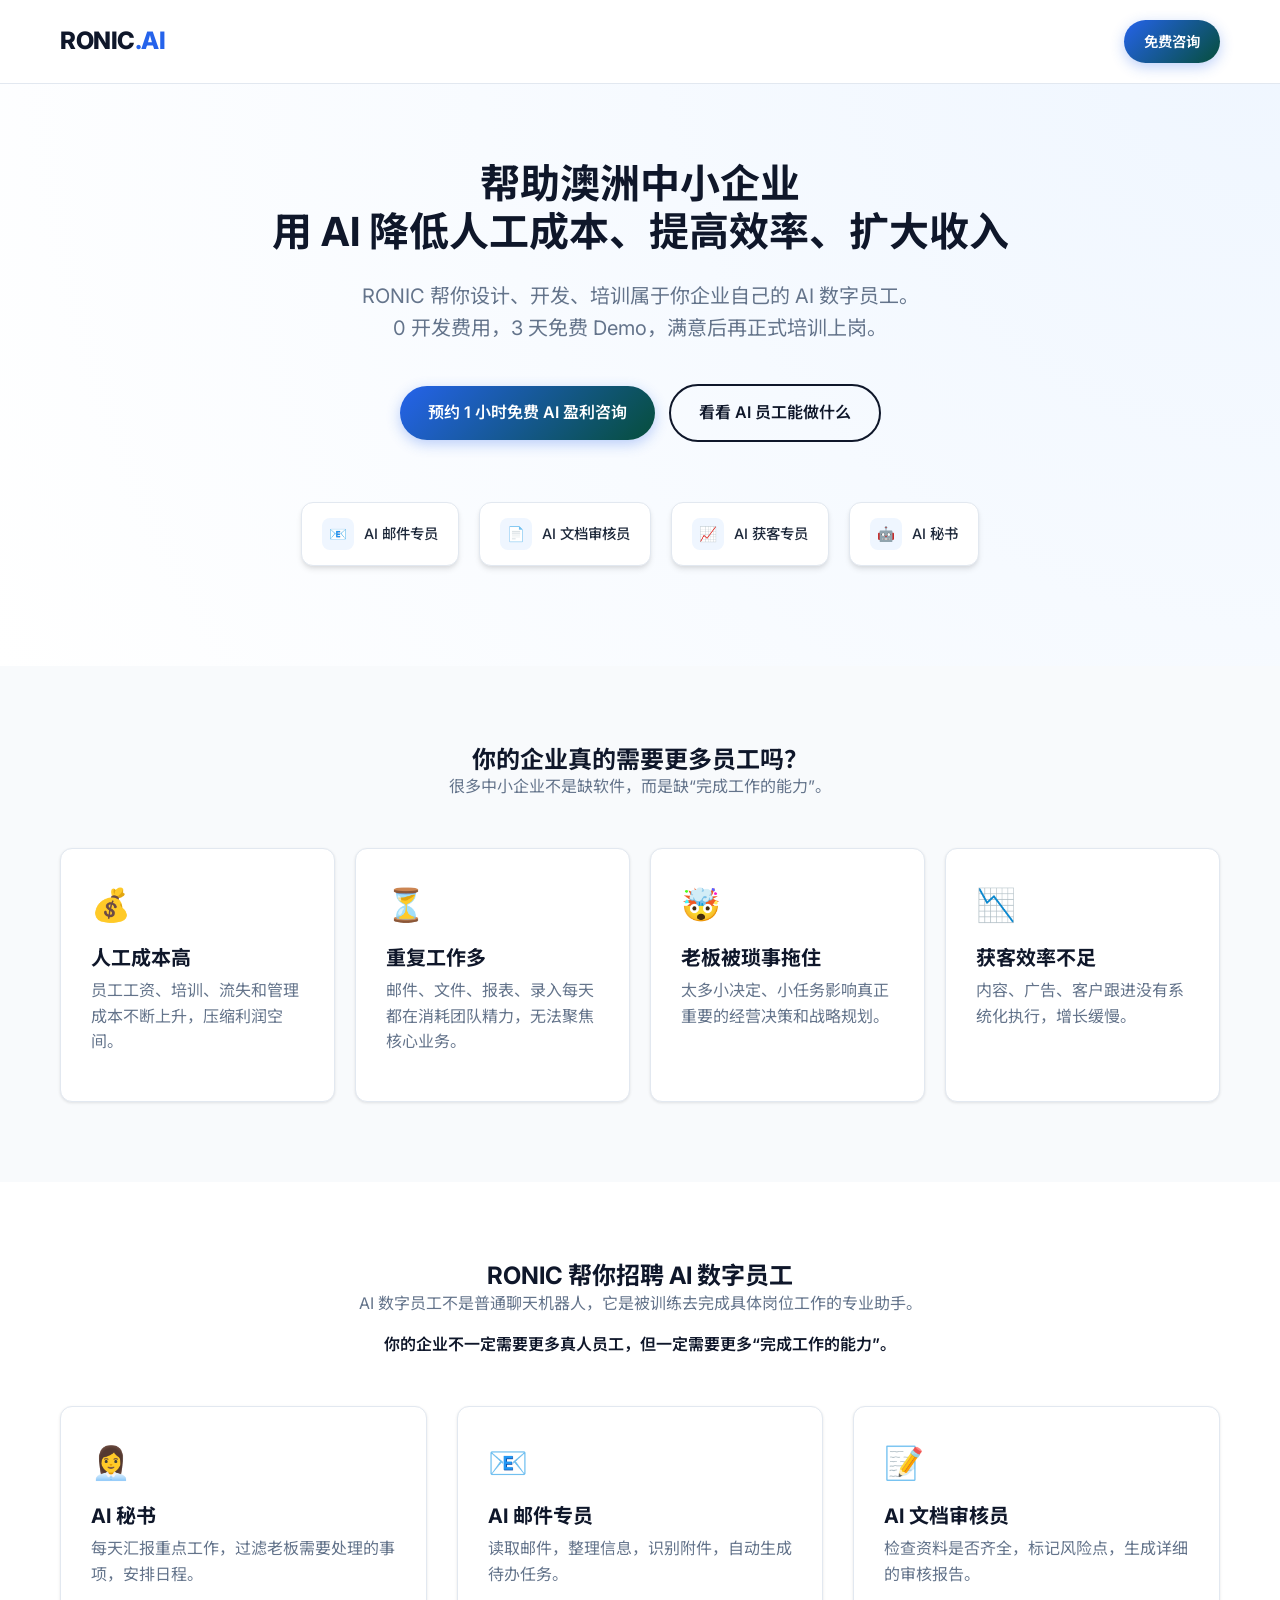
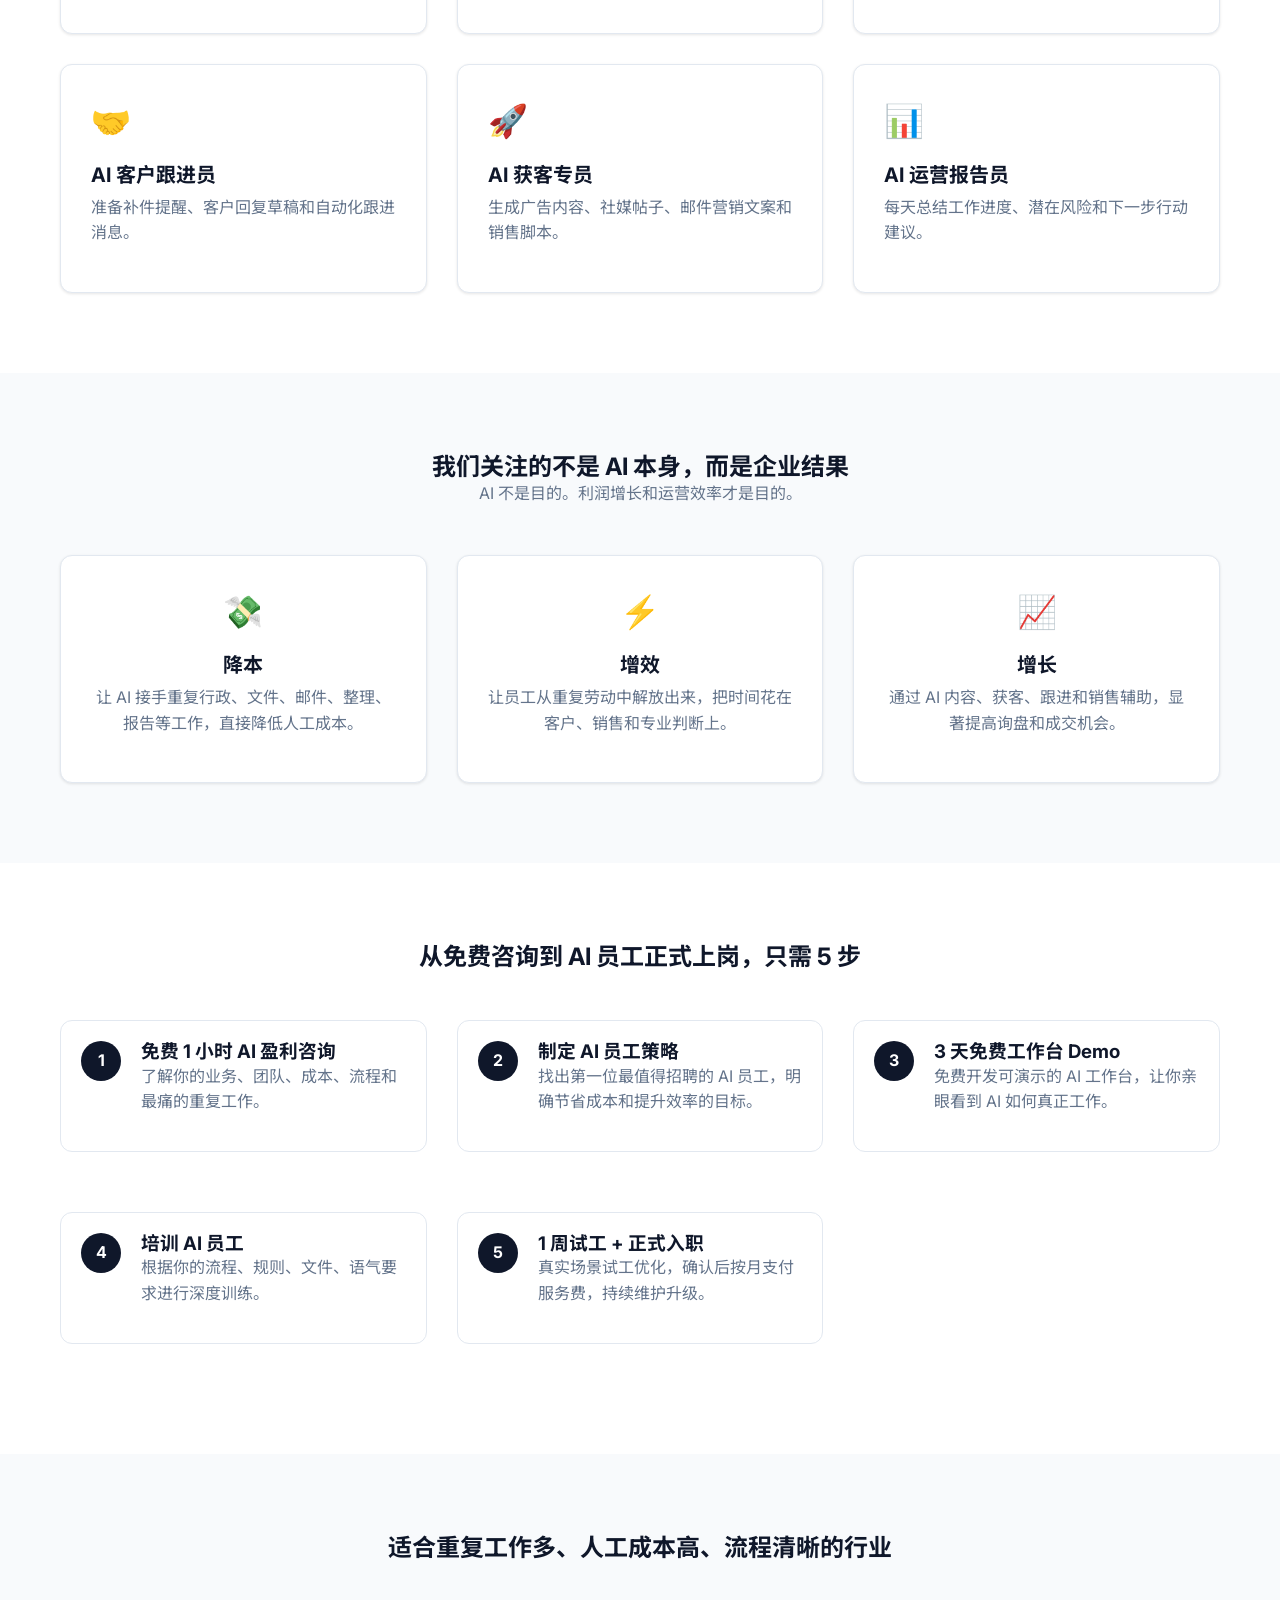
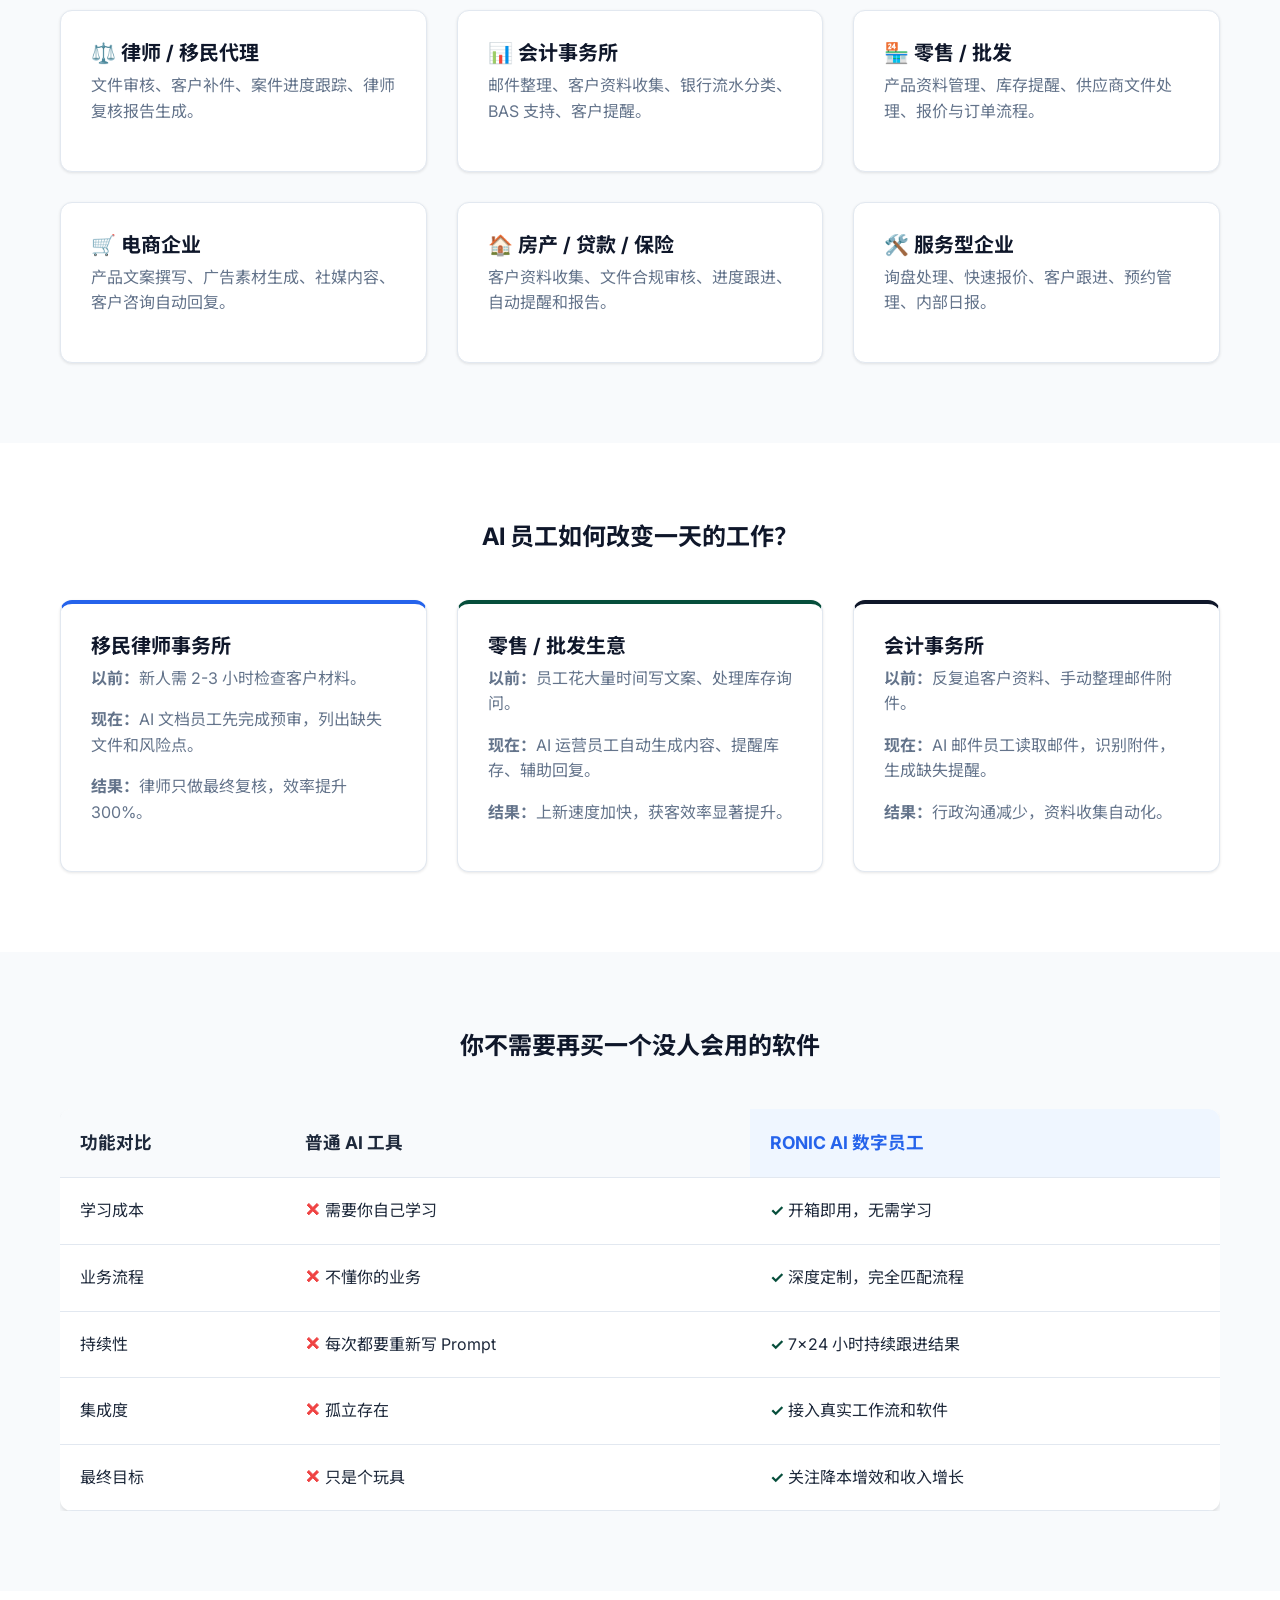
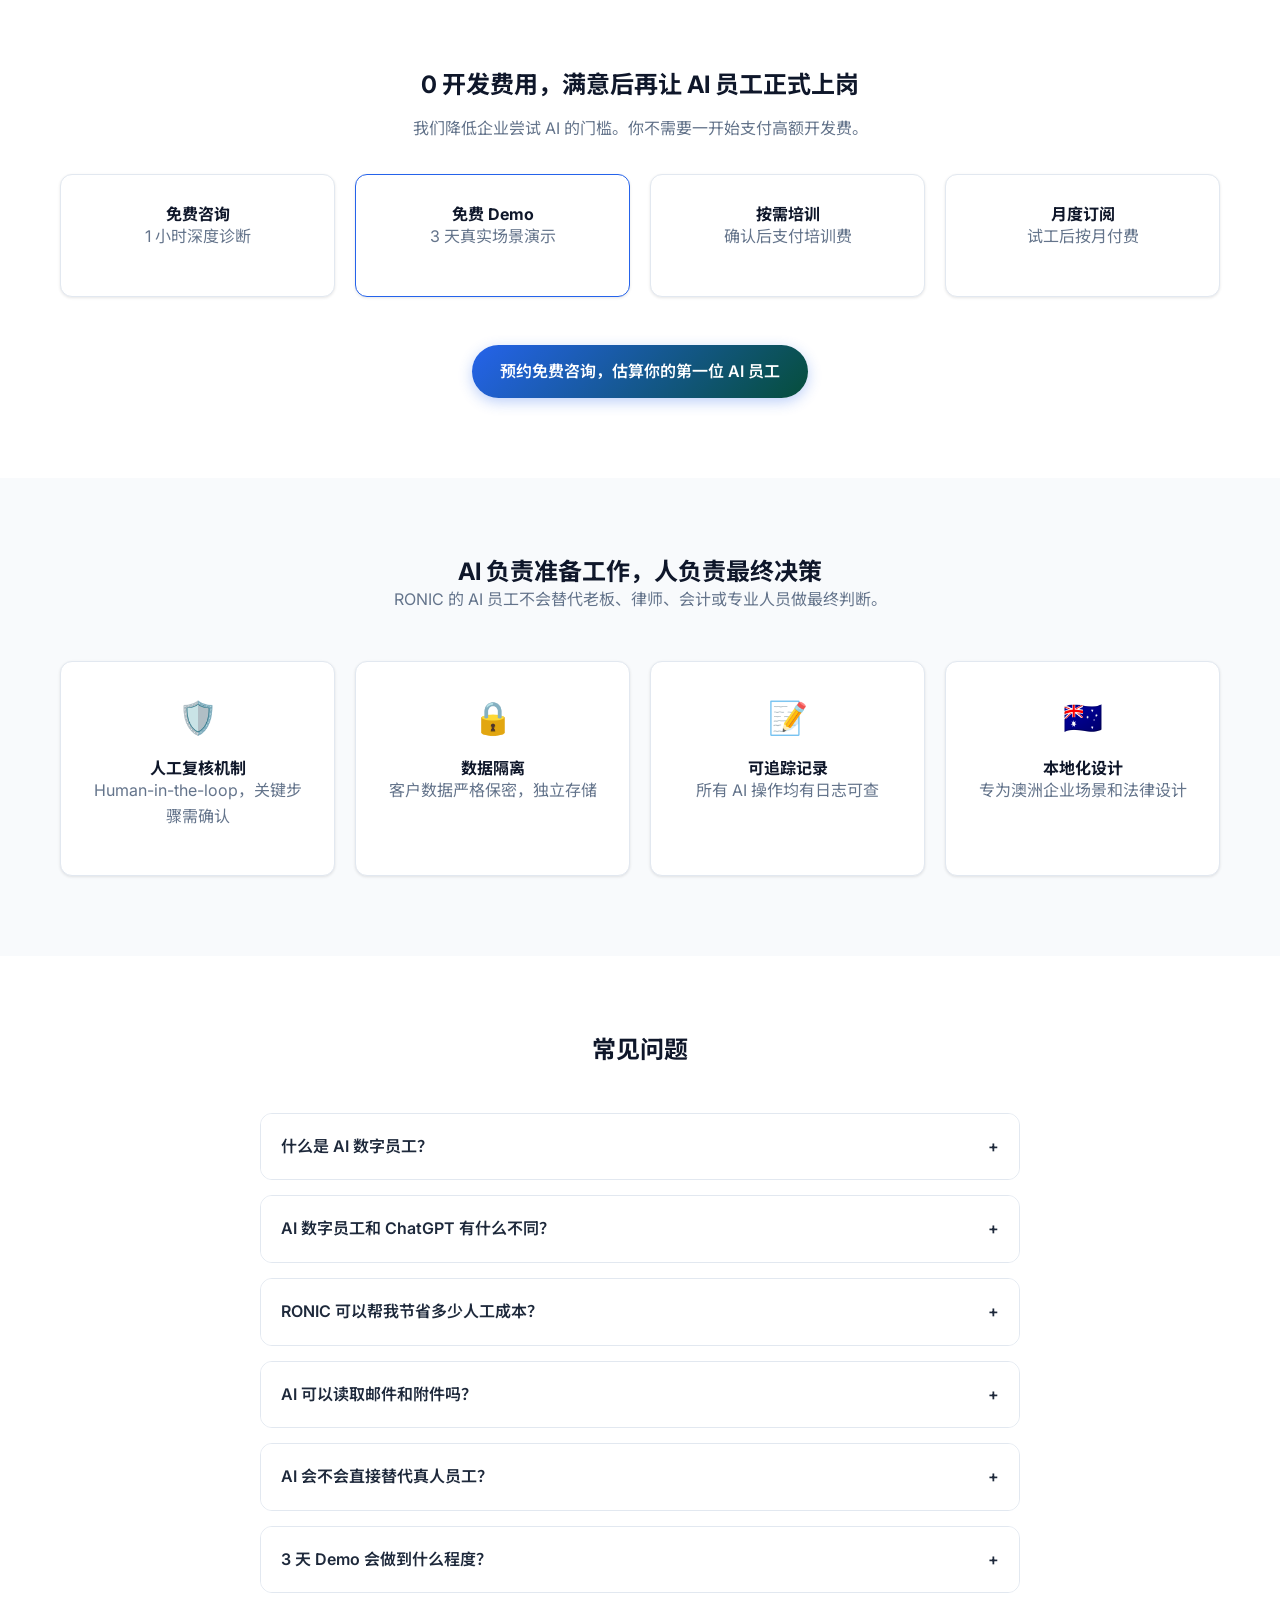
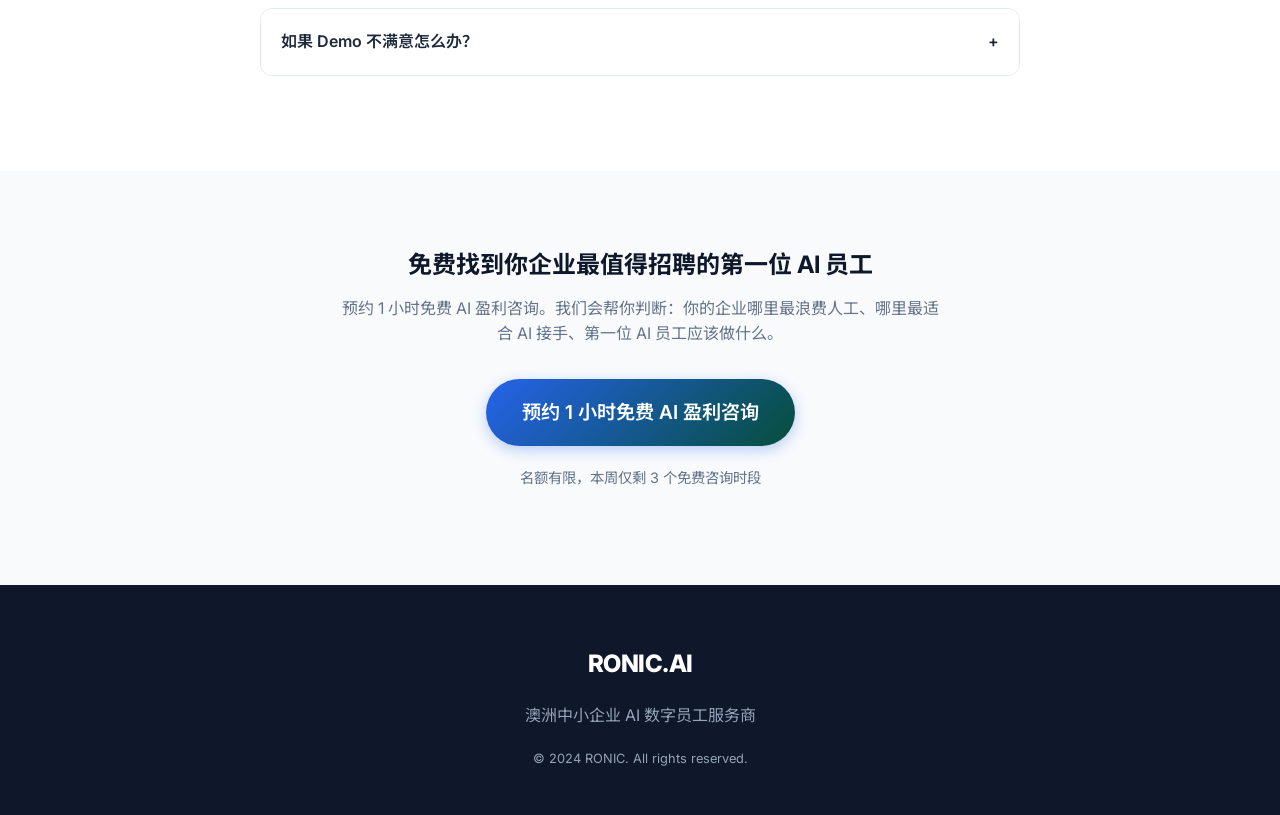
==== ronic/index.html @ 44237171 "Add RONIC landing page" ====
<!DOCTYPE html>
<html lang="zh-CN">
<head>
    <meta charset="UTF-8">
    <meta name="viewport" content="width=device-width, initial-scale=1.0">
    <title>RONIC｜澳洲中小企业 AI 数字员工与 AI 盈利顾问</title>
    <meta name="description" content="RONIC 帮助澳洲中小企业通过 AI 数字员工实现降本增效、降低人工成本、提高工作效率和扩大收入。0 开发费用，3 天免费 Demo，预约 1 小时免费 AI 盈利咨询。">
    <meta name="keywords" content="澳洲中小企业 AI, AI 数字员工，AI 员工，AI 盈利顾问，AI 降本增效，AI 自动化，AI Agent, AI 工作流自动化，AI 邮件处理，AI 文档审核，AI 客户跟进，AI 获客，AI 企业顾问，AI 助理，澳洲 AI 咨询，Melbourne AI consultant, AI for Australian SMEs, AI business automation">
    
    <!-- Google Fonts -->
    <link rel="preconnect" href="https://fonts.googleapis.com">
    <link rel="preconnect" href="https://fonts.gstatic.com" crossorigin>
    <link href="https://fonts.googleapis.com/css2?family=Noto+Sans+SC:wght@300;400;500;700&family=Inter:wght@300;400;600&display=swap" rel="stylesheet">

    <style>
        :root {
            --primary-color: #0f172a; /* 深蓝 */
            --accent-color: #2563eb; /* 电光蓝 */
            --accent-hover: #1d4ed8;
            --secondary-color: #064e3b; /* 墨绿 */
            --bg-light: #f8fafc;
            --bg-white: #ffffff;
            --text-main: #1e293b;
            --text-muted: #64748b;
            --border-color: #e2e8f0;
            --shadow-sm: 0 1px 3px rgba(0,0,0,0.1);
            --shadow-md: 0 4px 6px -1px rgba(0,0,0,0.1), 0 2px 4px -1px rgba(0,0,0,0.06);
            --shadow-lg: 0 10px 15px -3px rgba(0,0,0,0.1), 0 4px 6px -2px rgba(0,0,0,0.05);
            --radius: 12px;
        }

        * {
            margin: 0;
            padding: 0;
            box-sizing: border-box;
        }

        body {
            font-family: 'Inter', 'Noto Sans SC', sans-serif;
            color: var(--text-main);
            line-height: 1.6;
            background-color: var(--bg-white);
            overflow-x: hidden;
        }

        h1, h2, h3, h4 {
            line-height: 1.2;
            font-weight: 700;
            color: var(--primary-color);
        }

        p {
            margin-bottom: 1rem;
            color: var(--text-muted);
        }

        a {
            text-decoration: none;
            transition: all 0.3s ease;
        }

        .container {
            max-width: 1200px;
            margin: 0 auto;
            padding: 0 20px;
        }

        .section {
            padding: 80px 0;
        }

        .section-bg {
            background-color: var(--bg-light);
        }

        .text-center {
            text-align: center;
        }

        .mb-2 { margin-bottom: 0.5rem; }
        .mb-4 { margin-bottom: 1rem; }
        .mb-8 { margin-bottom: 2rem; }
        .mb-12 { margin-bottom: 3rem; }

        /* Buttons */
        .btn {
            display: inline-block;
            padding: 14px 28px;
            border-radius: 50px;
            font-weight: 600;
            font-size: 1rem;
            cursor: pointer;
            text-align: center;
            transition: transform 0.2s, box-shadow 0.2s;
        }

        .btn-primary {
            background: linear-gradient(135deg, var(--accent-color), var(--secondary-color));
            color: white;
            box-shadow: 0 4px 14px rgba(37, 99, 235, 0.3);
        }

        .btn-primary:hover {
            transform: translateY(-2px);
            box-shadow: 0 6px 20px rgba(37, 99, 235, 0.4);
        }

        .btn-outline {
            background: transparent;
            border: 2px solid var(--primary-color);
            color: var(--primary-color);
            margin-left: 10px;
        }

        .btn-outline:hover {
            background: var(--primary-color);
            color: white;
        }

        /* Header */
        header {
            padding: 20px 0;
            position: fixed;
            width: 100%;
            top: 0;
            background: rgba(255, 255, 255, 0.95);
            backdrop-filter: blur(10px);
            z-index: 1000;
            border-bottom: 1px solid var(--border-color);
        }

        .nav-flex {
            display: flex;
            justify-content: space-between;
            align-items: center;
        }

        .logo {
            font-size: 1.5rem;
            font-weight: 800;
            color: var(--primary-color);
            letter-spacing: -0.5px;
        }

        .logo span {
            color: var(--accent-color);
        }

        /* Hero Section */
        .hero {
            padding-top: 160px;
            padding-bottom: 100px;
            background: radial-gradient(circle at top right, #eff6ff, #ffffff);
        }

        .hero-content {
            max-width: 800px;
            margin: 0 auto;
            text-align: center;
        }

        .hero h1 {
            font-size: 2.5rem;
            margin-bottom: 1.5rem;
            color: var(--primary-color);
        }

        .hero p {
            font-size: 1.25rem;
            margin-bottom: 2.5rem;
            max-width: 600px;
            margin-left: auto;
            margin-right: auto;
        }

        .hero-visual {
            margin-top: 60px;
            display: flex;
            justify-content: center;
            gap: 20px;
            flex-wrap: wrap;
        }

        .ai-role-card {
            background: white;
            padding: 15px 20px;
            border-radius: var(--radius);
            box-shadow: var(--shadow-md);
            display: flex;
            align-items: center;
            gap: 10px;
            font-size: 0.9rem;
            font-weight: 500;
            border: 1px solid var(--border-color);
            animation: float 3s ease-in-out infinite;
        }

        .ai-role-card:nth-child(2) { animation-delay: 0.5s; }
        .ai-role-card:nth-child(3) { animation-delay: 1s; }
        .ai-role-card:nth-child(4) { animation-delay: 1.5s; }

        @keyframes float {
            0%, 100% { transform: translateY(0); }
            50% { transform: translateY(-10px); }
        }

        .icon-box {
            width: 32px;
            height: 32px;
            background: #eff6ff;
            border-radius: 8px;
            display: flex;
            align-items: center;
            justify-content: center;
            color: var(--accent-color);
        }

        /* Cards Grid */
        .grid-2 {
            display: grid;
            grid-template-columns: repeat(auto-fit, minmax(300px, 1fr));
            gap: 30px;
        }

        .grid-3 {
            display: grid;
            grid-template-columns: repeat(auto-fit, minmax(300px, 1fr));
            gap: 30px;
        }

        .grid-4 {
            display: grid;
            grid-template-columns: repeat(auto-fit, minmax(250px, 1fr));
            gap: 20px;
        }

        /* Card Styles */
        .card {
            background: white;
            padding: 30px;
            border-radius: var(--radius);
            box-shadow: var(--shadow-sm);
            border: 1px solid var(--border-color);
            transition: transform 0.3s, box-shadow 0.3s;
        }

        .card:hover {
            transform: translateY(-5px);
            box-shadow: var(--shadow-lg);
            border-color: var(--accent-color);
        }

        .card-icon {
            font-size: 2rem;
            margin-bottom: 1rem;
            color: var(--accent-color);
        }

        .card h3 {
            font-size: 1.25rem;
            margin-bottom: 0.5rem;
        }

        /* Process Steps */
        .process-step {
            display: flex;
            gap: 20px;
            margin-bottom: 30px;
            background: white;
            padding: 20px;
            border-radius: var(--radius);
            border: 1px solid var(--border-color);
        }

        .step-number {
            flex-shrink: 0;
            width: 40px;
            height: 40px;
            background: var(--primary-color);
            color: white;
            border-radius: 50%;
            display: flex;
            align-items: center;
            justify-content: center;
            font-weight: 700;
        }

        /* Comparison Table */
        .comparison-table {
            width: 100%;
            border-collapse: collapse;
            background: white;
            border-radius: var(--radius);
            overflow: hidden;
            box-shadow: var(--shadow-md);
        }

        .comparison-table th, .comparison-table td {
            padding: 20px;
            text-align: left;
            border-bottom: 1px solid var(--border-color);
        }

        .comparison-table th {
            background: var(--bg-light);
            font-size: 1.1rem;
        }

        .comparison-table th.col-ronic {
            background: #eff6ff;
            color: var(--accent-color);
        }

        .check { color: var(--secondary-color); font-weight: bold; }
        .cross { color: #ef4444; font-weight: bold; }

        /* FAQ */
        .faq-item {
            background: white;
            border: 1px solid var(--border-color);
            border-radius: var(--radius);
            margin-bottom: 15px;
            overflow: hidden;
        }

        .faq-question {
            padding: 20px;
            cursor: pointer;
            display: flex;
            justify-content: space-between;
            align-items: center;
            font-weight: 600;
            background: #fff;
        }

        .faq-question:hover {
            background: #f8fafc;
        }

        .faq-answer {
            padding: 0 20px;
            max-height: 0;
            overflow: hidden;
            transition: max-height 0.3s ease, padding 0.3s ease;
            background: #fdfdfd;
        }

        .faq-item.active .faq-answer {
            padding: 20px;
            max-height: 200px;
            border-top: 1px solid var(--border-color);
        }

        .faq-icon {
            transition: transform 0.3s;
        }

        .faq-item.active .faq-icon {
            transform: rotate(45deg);
        }

        /* Footer */
        footer {
            background: var(--primary-color);
            color: white;
            padding: 60px 0 30px;
            text-align: center;
        }

        footer p {
            color: #94a3b8;
        }

        footer .logo {
            color: white;
            margin-bottom: 20px;
            display: inline-block;
        }

        /* Responsive */
        @media (max-width: 768px) {
            .hero h1 { font-size: 2rem; }
            .btn { width: 100%; margin: 10px 0 0 0; }
            .btn-outline { margin-left: 0; }
            .comparison-table { font-size: 0.9rem; }
            .comparison-table th, .comparison-table td { padding: 15px 10px; }
            .process-step { flex-direction: column; }
            .step-number { margin-bottom: 10px; }
        }
    </style>
</head>
<body>

    <!-- Header -->
    <header>
        <div class="container nav-flex">
            <div class="logo">RONIC<span>.AI</span></div>
            <a href="#contact" class="btn btn-primary" style="padding: 10px 20px; font-size: 0.9rem;">免费咨询</a>
        </div>
    </header>

    <!-- Hero Section -->
    <section class="hero">
        <div class="container hero-content">
            <h1>帮助澳洲中小企业<br>用 AI 降低人工成本、提高效率、扩大收入</h1>
            <p>RONIC 帮你设计、开发、培训属于你企业自己的 AI 数字员工。<br>0 开发费用，3 天免费 Demo，满意后再正式培训上岗。</p>
            
            <div class="cta-group">
                <a href="#contact" class="btn btn-primary">预约 1 小时免费 AI 盈利咨询</a>
                <a href="#solution" class="btn btn-outline">看看 AI 员工能做什么</a>
            </div>

            <div class="hero-visual">
                <div class="ai-role-card">
                    <div class="icon-box">📧</div>
                    <span>AI 邮件专员</span>
                </div>
                <div class="ai-role-card">
                    <div class="icon-box">📄</div>
                    <span>AI 文档审核员</span>
                </div>
                <div class="ai-role-card">
                    <div class="icon-box">📈</div>
                    <span>AI 获客专员</span>
                </div>
                <div class="ai-role-card">
                    <div class="icon-box">🤖</div>
                    <span>AI 秘书</span>
                </div>
            </div>
        </div>
    </section>

    <!-- Pain Points -->
    <section class="section section-bg">
        <div class="container">
            <div class="text-center mb-12">
                <h2>你的企业真的需要更多员工吗？</h2>
                <p class="mb-4">很多中小企业不是缺软件，而是缺“完成工作的能力”。</p>
            </div>
            
            <div class="grid-4">
                <div class="card">
                    <div class="card-icon">💰</div>
                    <h3>人工成本高</h3>
                    <p>员工工资、培训、流失和管理成本不断上升，压缩利润空间。</p>
                </div>
                <div class="card">
                    <div class="card-icon">⏳</div>
                    <h3>重复工作多</h3>
                    <p>邮件、文件、报表、录入每天都在消耗团队精力，无法聚焦核心业务。</p>
                </div>
                <div class="card">
                    <div class="card-icon">🤯</div>
                    <h3>老板被琐事拖住</h3>
                    <p>太多小决定、小任务影响真正重要的经营决策和战略规划。</p>
                </div>
                <div class="card">
                    <div class="card-icon">📉</div>
                    <h3>获客效率不足</h3>
                    <p>内容、广告、客户跟进没有系统化执行，增长缓慢。</p>
                </div>
            </div>
        </div>
    </section>

    <!-- Solution -->
    <section id="solution" class="section">
        <div class="container">
            <div class="text-center mb-12">
                <h2>RONIC 帮你招聘 AI 数字员工</h2>
                <p class="mb-4">AI 数字员工不是普通聊天机器人，它是被训练去完成具体岗位工作的专业助手。</p>
                <p style="font-weight: 600; color: var(--primary-color);">你的企业不一定需要更多真人员工，但一定需要更多“完成工作的能力”。</p>
            </div>

            <div class="grid-3">
                <div class="card">
                    <div class="card-icon">👩‍💼</div>
                    <h3>AI 秘书</h3>
                    <p>每天汇报重点工作，过滤老板需要处理的事项，安排日程。</p>
                </div>
                <div class="card">
                    <div class="card-icon">📧</div>
                    <h3>AI 邮件专员</h3>
                    <p>读取邮件，整理信息，识别附件，自动生成待办任务。</p>
                </div>
                <div class="card">
                    <div class="card-icon">📝</div>
                    <h3>AI 文档审核员</h3>
                    <p>检查资料是否齐全，标记风险点，生成详细的审核报告。</p>
                </div>
                <div class="card">
                    <div class="card-icon">🤝</div>
                    <h3>AI 客户跟进员</h3>
                    <p>准备补件提醒、客户回复草稿和自动化跟进消息。</p>
                </div>
                <div class="card">
                    <div class="card-icon">🚀</div>
                    <h3>AI 获客专员</h3>
                    <p>生成广告内容、社媒帖子、邮件营销文案和销售脚本。</p>
                </div>
                <div class="card">
                    <div class="card-icon">📊</div>
                    <h3>AI 运营报告员</h3>
                    <p>每天总结工作进度、潜在风险和下一步行动建议。</p>
                </div>
            </div>
        </div>
    </section>

    <!-- Value Proposition -->
    <section class="section section-bg">
        <div class="container">
            <div class="text-center mb-12">
                <h2>我们关注的不是 AI 本身，而是企业结果</h2>
                <p>AI 不是目的。利润增长和运营效率才是目的。</p>
            </div>

            <div class="grid-3">
                <div class="card text-center">
                    <div class="card-icon">💸</div>
                    <h3>降本</h3>
                    <p>让 AI 接手重复行政、文件、邮件、整理、报告等工作，直接降低人工成本。</p>
                </div>
                <div class="card text-center">
                    <div class="card-icon">⚡</div>
                    <h3>增效</h3>
                    <p>让员工从重复劳动中解放出来，把时间花在客户、销售和专业判断上。</p>
                </div>
                <div class="card text-center">
                    <div class="card-icon">📈</div>
                    <h3>增长</h3>
                    <p>通过 AI 内容、获客、跟进和销售辅助，显著提高询盘和成交机会。</p>
                </div>
            </div>
        </div>
    </section>

    <!-- Process -->
    <section class="section">
        <div class="container">
            <div class="text-center mb-12">
                <h2>从免费咨询到 AI 员工正式上岗，只需 5 步</h2>
            </div>

            <div class="grid-2">
                <div class="process-step">
                    <div class="step-number">1</div>
                    <div>
                        <h3>免费 1 小时 AI 盈利咨询</h3>
                        <p>了解你的业务、团队、成本、流程和最痛的重复工作。</p>
                    </div>
                </div>
                <div class="process-step">
                    <div class="step-number">2</div>
                    <div>
                        <h3>制定 AI 员工策略</h3>
                        <p>找出第一位最值得招聘的 AI 员工，明确节省成本和提升效率的目标。</p>
                    </div>
                </div>
                <div class="process-step">
                    <div class="step-number">3</div>
                    <div>
                        <h3>3 天免费工作台 Demo</h3>
                        <p>免费开发可演示的 AI 工作台，让你亲眼看到 AI 如何真正工作。</p>
                    </div>
                </div>
                <div class="process-step">
                    <div class="step-number">4</div>
                    <div>
                        <h3>培训 AI 员工</h3>
                        <p>根据你的流程、规则、文件、语气要求进行深度训练。</p>
                    </div>
                </div>
                <div class="process-step">
                    <div class="step-number">5</div>
                    <div>
                        <h3>1 周试工 + 正式入职</h3>
                        <p>真实场景试工优化，确认后按月支付服务费，持续维护升级。</p>
                    </div>
                </div>
            </div>
        </div>
    </section>

    <!-- Industries -->
    <section class="section section-bg">
        <div class="container">
            <div class="text-center mb-12">
                <h2>适合重复工作多、人工成本高、流程清晰的行业</h2>
            </div>
            <div class="grid-3">
                <div class="card">
                    <h3>⚖️ 律师 / 移民代理</h3>
                    <p>文件审核、客户补件、案件进度跟踪、律师复核报告生成。</p>
                </div>
                <div class="card">
                    <h3>📊 会计事务所</h3>
                    <p>邮件整理、客户资料收集、银行流水分类、BAS 支持、客户提醒。</p>
                </div>
                <div class="card">
                    <h3>🏪 零售 / 批发</h3>
                    <p>产品资料管理、库存提醒、供应商文件处理、报价与订单流程。</p>
                </div>
                <div class="card">
                    <h3>🛒 电商企业</h3>
                    <p>产品文案撰写、广告素材生成、社媒内容、客户咨询自动回复。</p>
                </div>
                <div class="card">
                    <h3>🏠 房产 / 贷款 / 保险</h3>
                    <p>客户资料收集、文件合规审核、进度跟进、自动提醒和报告。</p>
                </div>
                <div class="card">
                    <h3>🛠️ 服务型企业</h3>
                    <p>询盘处理、快速报价、客户跟进、预约管理、内部日报。</p>
                </div>
            </div>
        </div>
    </section>

    <!-- Cases -->
    <section class="section">
        <div class="container">
            <div class="text-center mb-12">
                <h2>AI 员工如何改变一天的工作？</h2>
            </div>
            <div class="grid-3">
                <div class="card" style="border-top: 4px solid var(--accent-color);">
                    <h3>移民律师事务所</h3>
                    <p><strong>以前：</strong>新人需 2-3 小时检查客户材料。</p>
                    <p><strong>现在：</strong>AI 文档员工先完成预审，列出缺失文件和风险点。</p>
                    <p><strong>结果：</strong>律师只做最终复核，效率提升 300%。</p>
                </div>
                <div class="card" style="border-top: 4px solid var(--secondary-color);">
                    <h3>零售 / 批发生意</h3>
                    <p><strong>以前：</strong>员工花大量时间写文案、处理库存询问。</p>
                    <p><strong>现在：</strong>AI 运营员工自动生成内容、提醒库存、辅助回复。</p>
                    <p><strong>结果：</strong>上新速度加快，获客效率显著提升。</p>
                </div>
                <div class="card" style="border-top: 4px solid var(--primary-color);">
                    <h3>会计事务所</h3>
                    <p><strong>以前：</strong>反复追客户资料、手动整理邮件附件。</p>
                    <p><strong>现在：</strong>AI 邮件员工读取邮件，识别附件，生成缺失提醒。</p>
                    <p><strong>结果：</strong>行政沟通减少，资料收集自动化。</p>
                </div>
            </div>
        </div>
    </section>

    <!-- Comparison -->
    <section class="section section-bg">
        <div class="container">
            <div class="text-center mb-12">
                <h2>你不需要再买一个没人会用的软件</h2>
            </div>
            <div style="overflow-x: auto;">
                <table class="comparison-table">
                    <thead>
                        <tr>
                            <th>功能对比</th>
                            <th>普通 AI 工具</th>
                            <th class="col-ronic">RONIC AI 数字员工</th>
                        </tr>
                    </thead>
                    <tbody>
                        <tr>
                            <td>学习成本</td>
                            <td><span class="cross">✕</span> 需要你自己学习</td>
                            <td><span class="check">✓</span> 开箱即用，无需学习</td>
                        </tr>
                        <tr>
                            <td>业务流程</td>
                            <td><span class="cross">✕</span> 不懂你的业务</td>
                            <td><span class="check">✓</span> 深度定制，完全匹配流程</td>
                        </tr>
                        <tr>
                            <td>持续性</td>
                            <td><span class="cross">✕</span> 每次都要重新写 Prompt</td>
                            <td><span class="check">✓</span> 7x24 小时持续跟进结果</td>
                        </tr>
                        <tr>
                            <td>集成度</td>
                            <td><span class="cross">✕</span> 孤立存在</td>
                            <td><span class="check">✓</span> 接入真实工作流和软件</td>
                        </tr>
                        <tr>
                            <td>最终目标</td>
                            <td><span class="cross">✕</span> 只是个玩具</td>
                            <td><span class="check">✓</span> 关注降本增效和收入增长</td>
                        </tr>
                    </tbody>
                </table>
            </div>
        </div>
    </section>

    <!-- Pricing -->
    <section class="section">
        <div class="container text-center">
            <h2 class="mb-4">0 开发费用，满意后再让 AI 员工正式上岗</h2>
            <p class="mb-8" style="max-width: 600px; margin-left: auto; margin-right: auto;">我们降低企业尝试 AI 的门槛。你不需要一开始支付高额开发费。</p>
            
            <div class="grid-4 mb-12" style="justify-content: center; display: flex; gap: 20px; flex-wrap: wrap;">
                <div class="card" style="flex: 1; min-width: 200px;">
                    <h4>免费咨询</h4>
                    <p>1 小时深度诊断</p>
                </div>
                <div class="card" style="flex: 1; min-width: 200px; border-color: var(--accent-color);">
                    <h4>免费 Demo</h4>
                    <p>3 天真实场景演示</p>
                </div>
                <div class="card" style="flex: 1; min-width: 200px;">
                    <h4>按需培训</h4>
                    <p>确认后支付培训费</p>
                </div>
                <div class="card" style="flex: 1; min-width: 200px;">
                    <h4>月度订阅</h4>
                    <p>试工后按月付费</p>
                </div>
            </div>

            <a href="#contact" class="btn btn-primary">预约免费咨询，估算你的第一位 AI 员工</a>
        </div>
    </section>

    <!-- Security -->
    <section class="section section-bg">
        <div class="container">
            <div class="text-center mb-12">
                <h2>AI 负责准备工作，人负责最终决策</h2>
                <p>RONIC 的 AI 员工不会替代老板、律师、会计或专业人员做最终判断。</p>
            </div>
            <div class="grid-4">
                <div class="card text-center">
                    <div class="card-icon">🛡️</div>
                    <h4>人工复核机制</h4>
                    <p>Human-in-the-loop，关键步骤需确认</p>
                </div>
                <div class="card text-center">
                    <div class="card-icon">🔒</div>
                    <h4>数据隔离</h4>
                    <p>客户数据严格保密，独立存储</p>
                </div>
                <div class="card text-center">
                    <div class="card-icon">📝</div>
                    <h4>可追踪记录</h4>
                    <p>所有 AI 操作均有日志可查</p>
                </div>
                <div class="card text-center">
                    <div class="card-icon">🇦🇺</div>
                    <h4>本地化设计</h4>
                    <p>专为澳洲企业场景和法律设计</p>
                </div>
            </div>
        </div>
    </section>

    <!-- FAQ -->
    <section class="section">
        <div class="container" style="max-width: 800px;">
            <div class="text-center mb-12">
                <h2>常见问题</h2>
            </div>
            
            <div class="faq-item">
                <div class="faq-question">什么是 AI 数字员工？ <span class="faq-icon">+</span></div>
                <div class="faq-answer">AI 数字员工不是简单的聊天机器人，而是经过专门训练，能够理解你的业务流程，独立完成特定岗位工作（如邮件处理、文档审核、客户跟进）的智能助手。</div>
            </div>
            <div class="faq-item">
                <div class="faq-question">AI 数字员工和 ChatGPT 有什么不同？ <span class="faq-icon">+</span></div>
                <div class="faq-answer">ChatGPT 是通用工具，需要你每次输入指令；RONIC 的 AI 数字员工是定制化的，它已经学会了你的公司流程、术语和规则，能主动工作并集成到你的软件中。</div>
            </div>
            <div class="faq-item">
                <div class="faq-question">RONIC 可以帮我节省多少人工成本？ <span class="faq-icon">+</span></div>
                <div class="faq-answer">根据行业不同，通常可以替代 0.5 到 2 个全职初级员工的工作量，具体取决于流程的标准化程度。我们在免费咨询中会为你做详细测算。</div>
            </div>
            <div class="faq-item">
                <div class="faq-question">AI 可以读取邮件和附件吗？ <span class="faq-icon">+</span></div>
                <div class="faq-answer">可以。我们的 AI 员工可以安全地连接你的邮箱，读取邮件内容，识别 PDF/Word/Excel 等附件，并提取关键信息生成报告或任务。</div>
            </div>
            <div class="faq-item">
                <div class="faq-question">AI 会不会直接替代真人员工？ <span class="faq-icon">+</span></div>
                <div class="faq-answer">我们的目标是替代“重复性工作”，而不是“人”。AI 处理繁琐事务，让你的真人员工专注于高价值的客户服务、战略决策和创意工作，从而提升整体团队价值。</div>
            </div>
            <div class="faq-item">
                <div class="faq-question">3 天 Demo 会做到什么程度？ <span class="faq-icon">+</span></div>
                <div class="faq-answer">我们会针对你最痛的一个场景（如自动回复询盘或审核合同），搭建一个可运行的原型。你可以亲自测试它的输入输出，看它是否真正理解你的需求。</div>
            </div>
             <div class="faq-item">
                <div class="faq-question">如果 Demo 不满意怎么办？ <span class="faq-icon">+</span></div>
                <div class="faq-answer">完全免费，没有任何义务。Demo 的目的就是让你零风险验证效果。如果不满意，我们可以调整方向或者终止合作，你不需要支付任何费用。</div>
            </div>
        </div>
    </section>

    <!-- Final CTA -->
    <section id="contact" class="section section-bg text-center">
        <div class="container">
            <h2 class="mb-4">免费找到你企业最值得招聘的第一位 AI 员工</h2>
            <p class="mb-8" style="max-width: 600px; margin-left: auto; margin-right: auto;">预约 1 小时免费 AI 盈利咨询。我们会帮你判断：你的企业哪里最浪费人工、哪里最适合 AI 接手、第一位 AI 员工应该做什么。</p>
            <a href="#contact" class="btn btn-primary" style="font-size: 1.2rem; padding: 18px 36px;">预约 1 小时免费 AI 盈利咨询</a>
            <p style="margin-top: 20px; font-size: 0.9rem;">名额有限，本周仅剩 3 个免费咨询时段</p>
        </div>
    </section>

    <!-- Footer -->
    <footer>
        <div class="container">
            <div class="logo">RONIC.AI</div>
            <p>澳洲中小企业 AI 数字员工服务商</p>
            <p style="margin-top: 20px; font-size: 0.8rem;">&copy; 2024 RONIC. All rights reserved.</p>
        </div>
    </footer>

    <script>
        // FAQ Toggle
        document.querySelectorAll('.faq-question').forEach(question => {
            question.addEventListener('click', () => {
                const item = question.parentElement;
                const isActive = item.classList.contains('active');
                
                // Close all others
                document.querySelectorAll('.faq-item').forEach(i => i.classList.remove('active'));
                
                // Toggle current
                if (!isActive) {
                    item.classList.add('active');
                }
            });
        });

        // Smooth Scroll
        document.querySelectorAll('a[href^="#"]').forEach(anchor => {
            anchor.addEventListener('click', function (e) {
                e.preventDefault();
                document.querySelector(this.getAttribute('href')).scrollIntoView({
                    behavior: 'smooth'
                });
            });
        });
    </script>
</body>
</html>
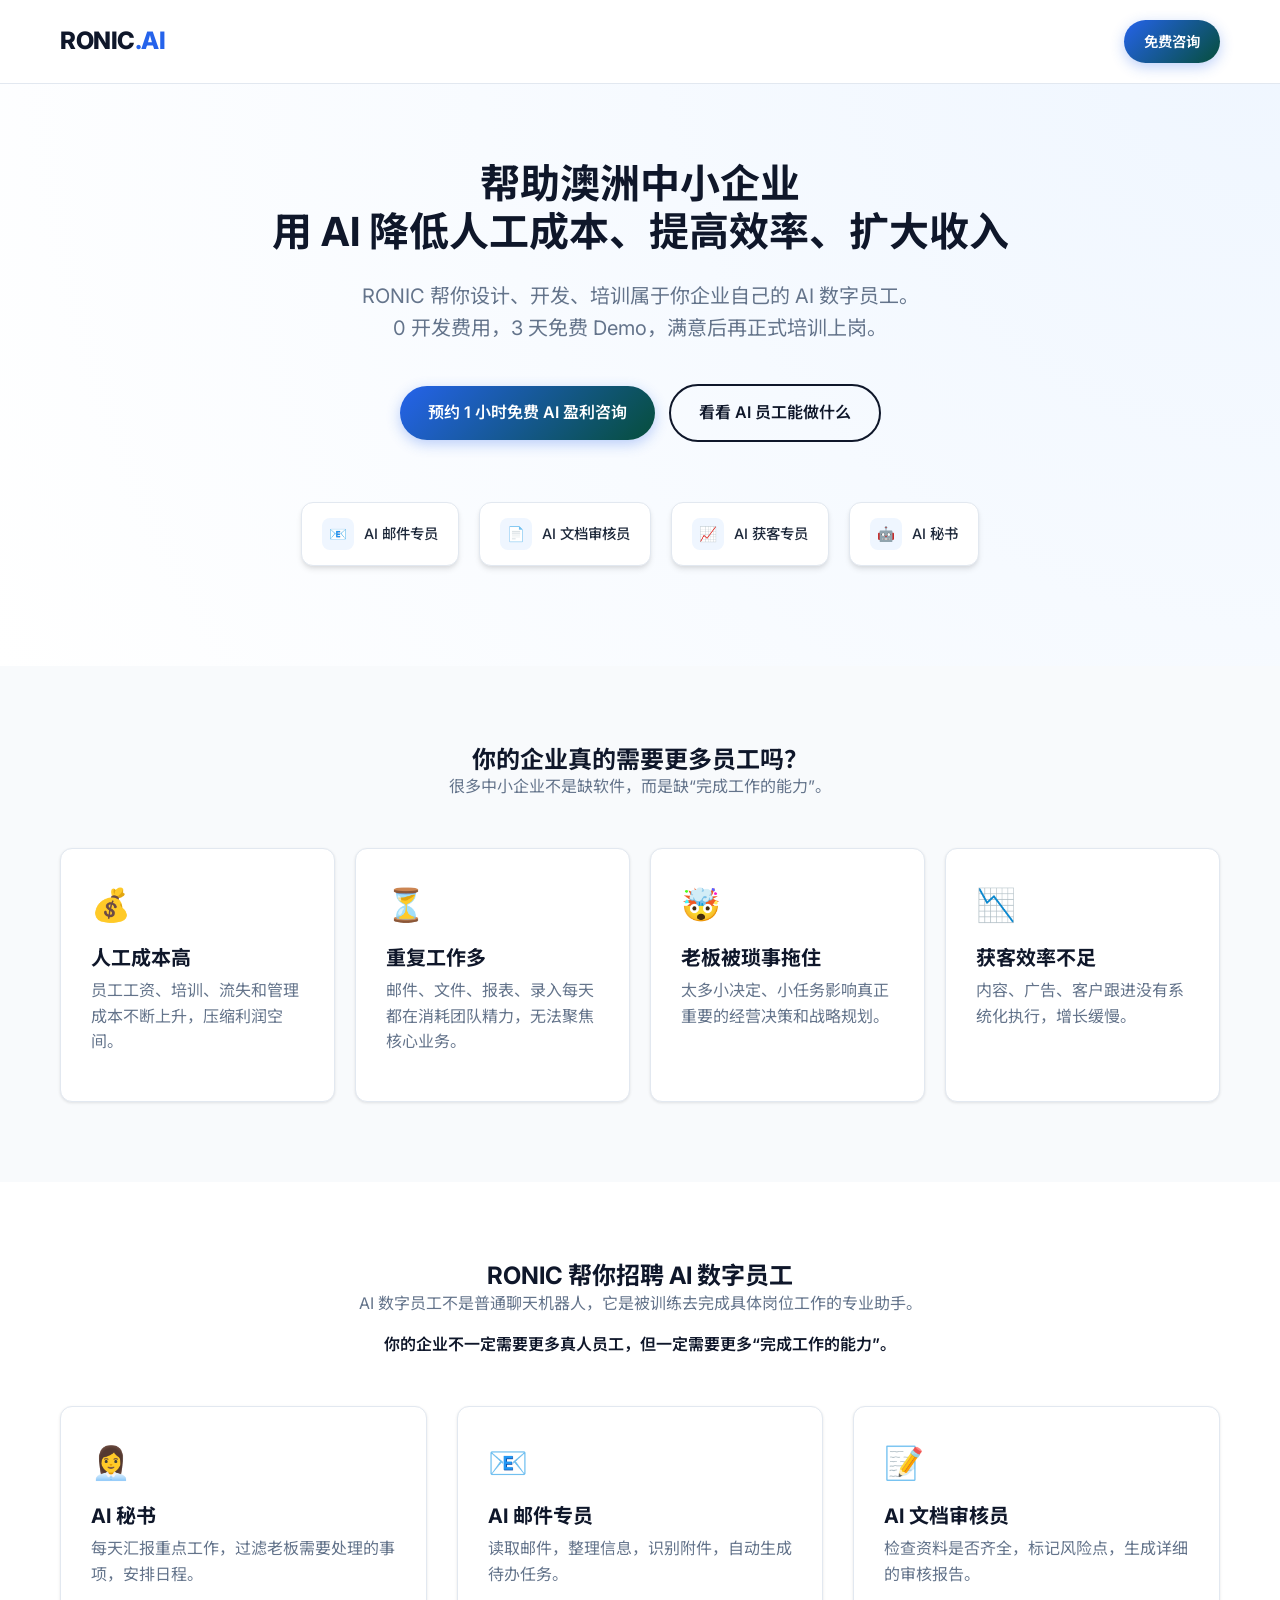
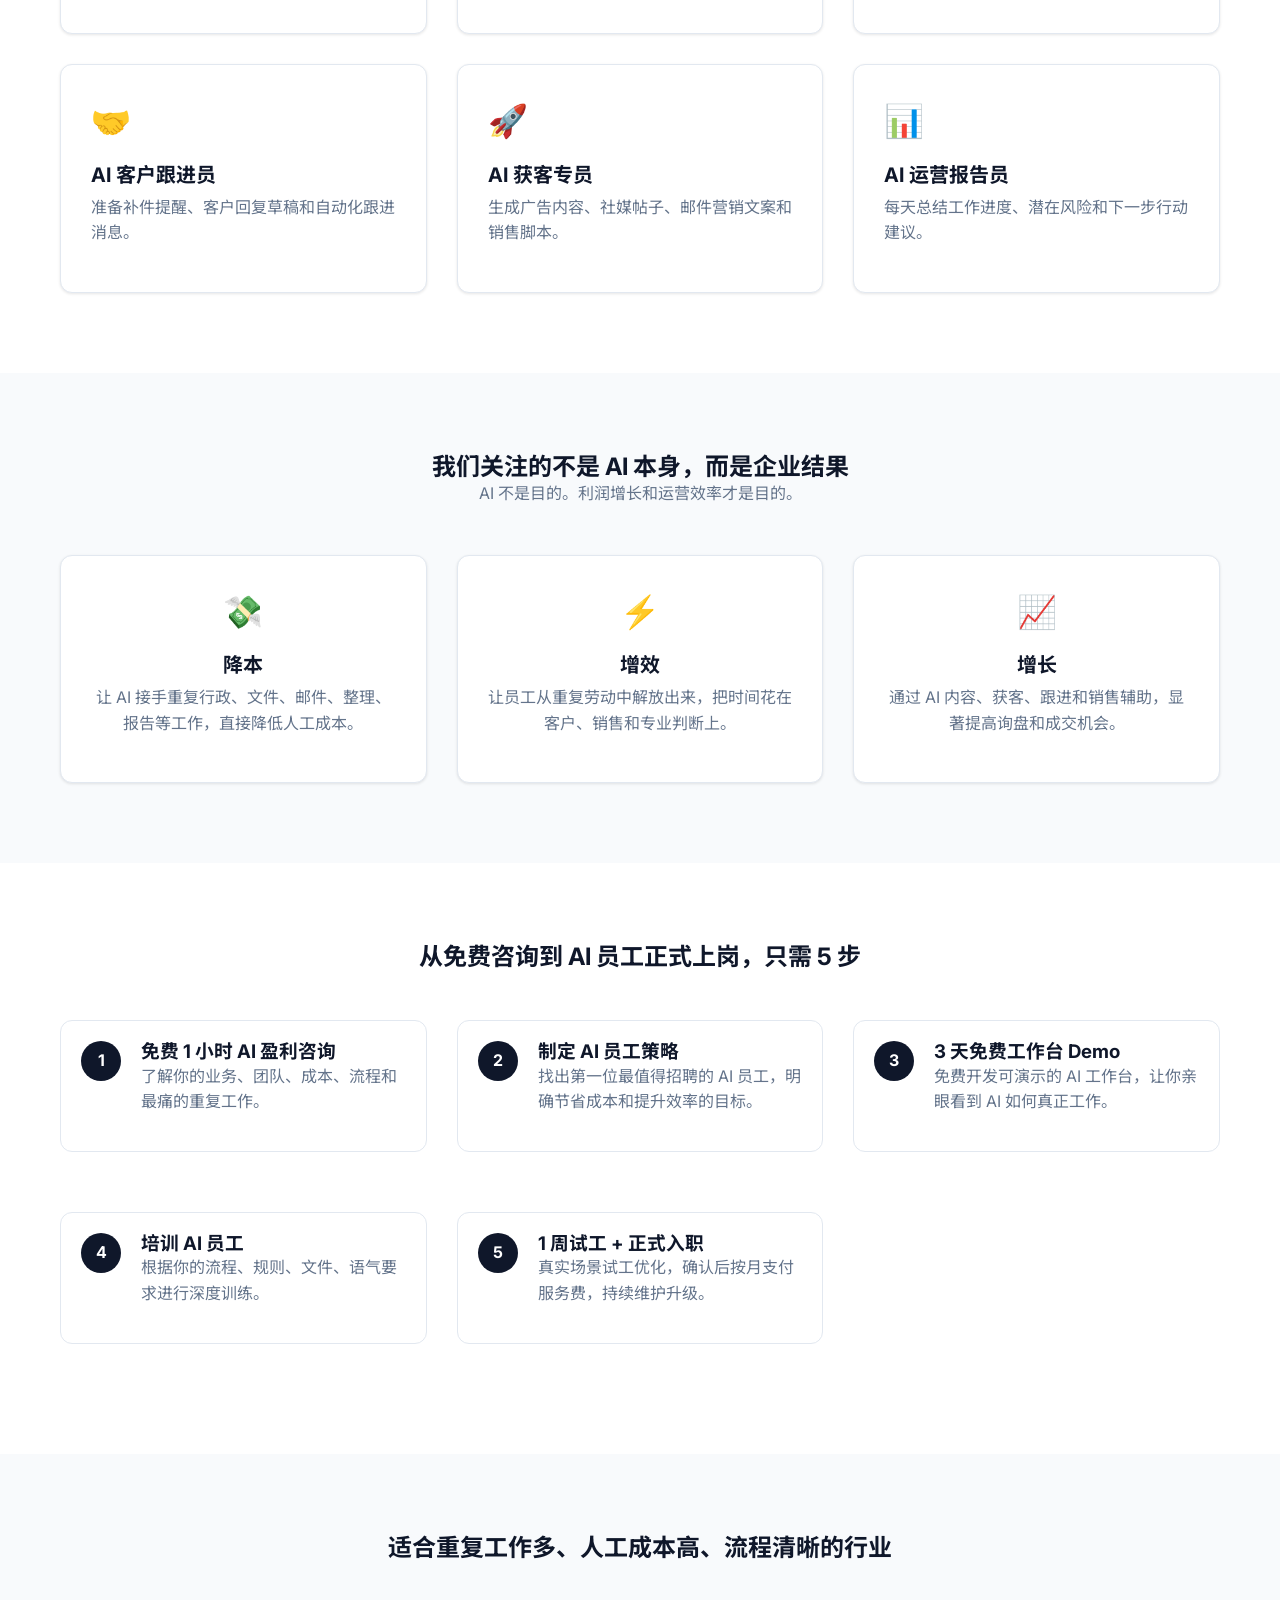
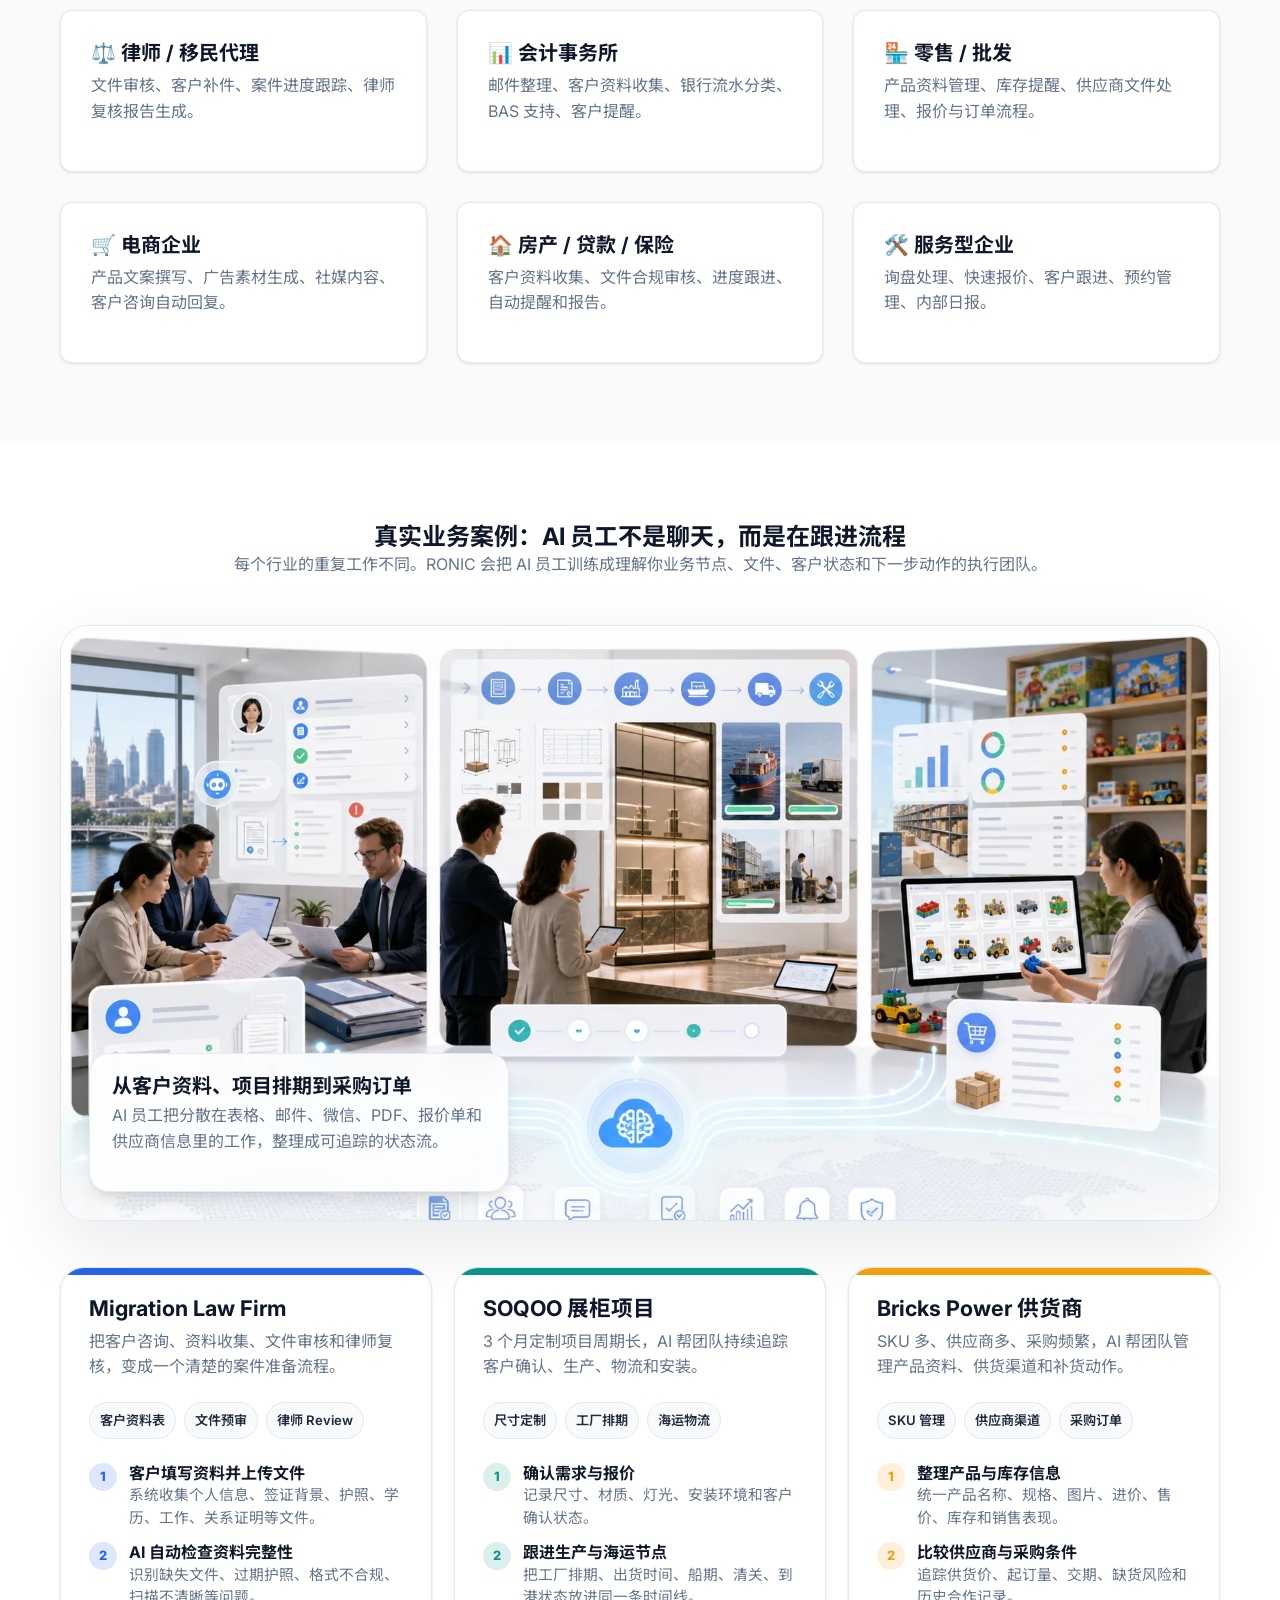
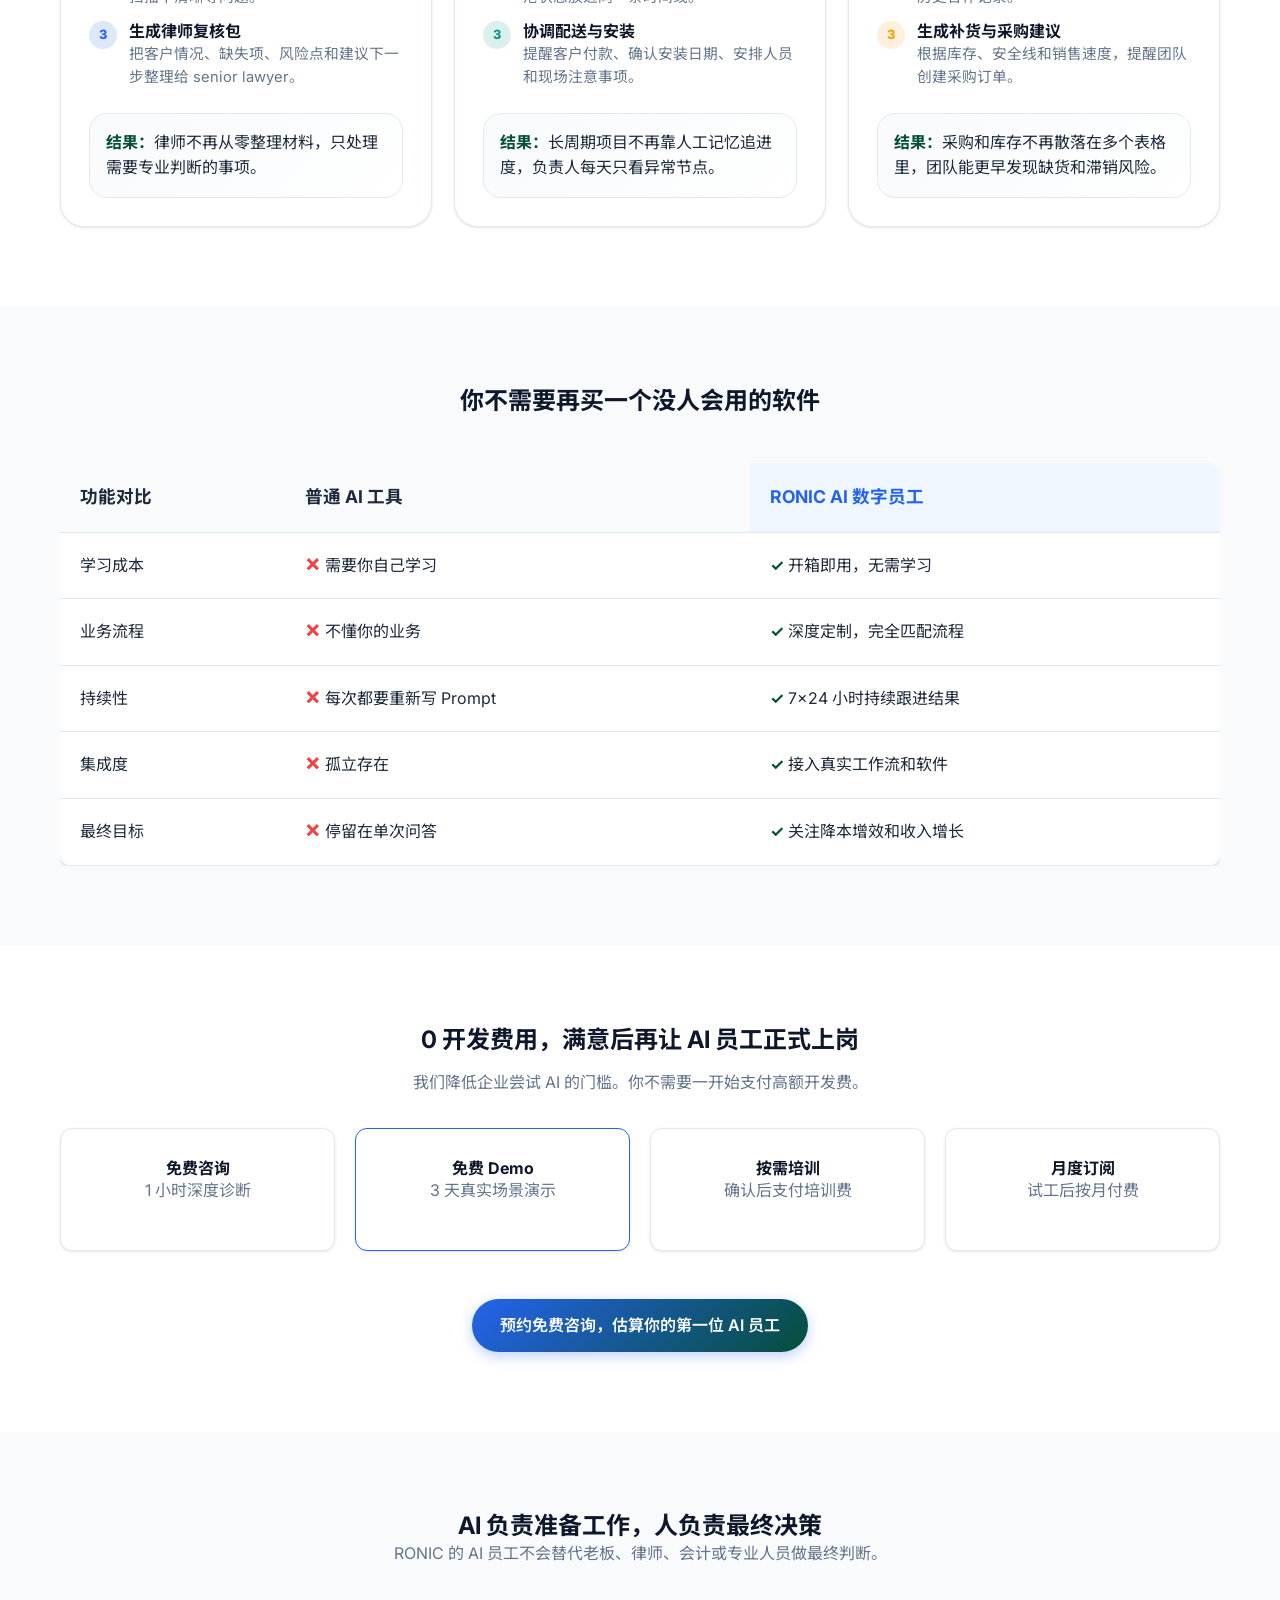
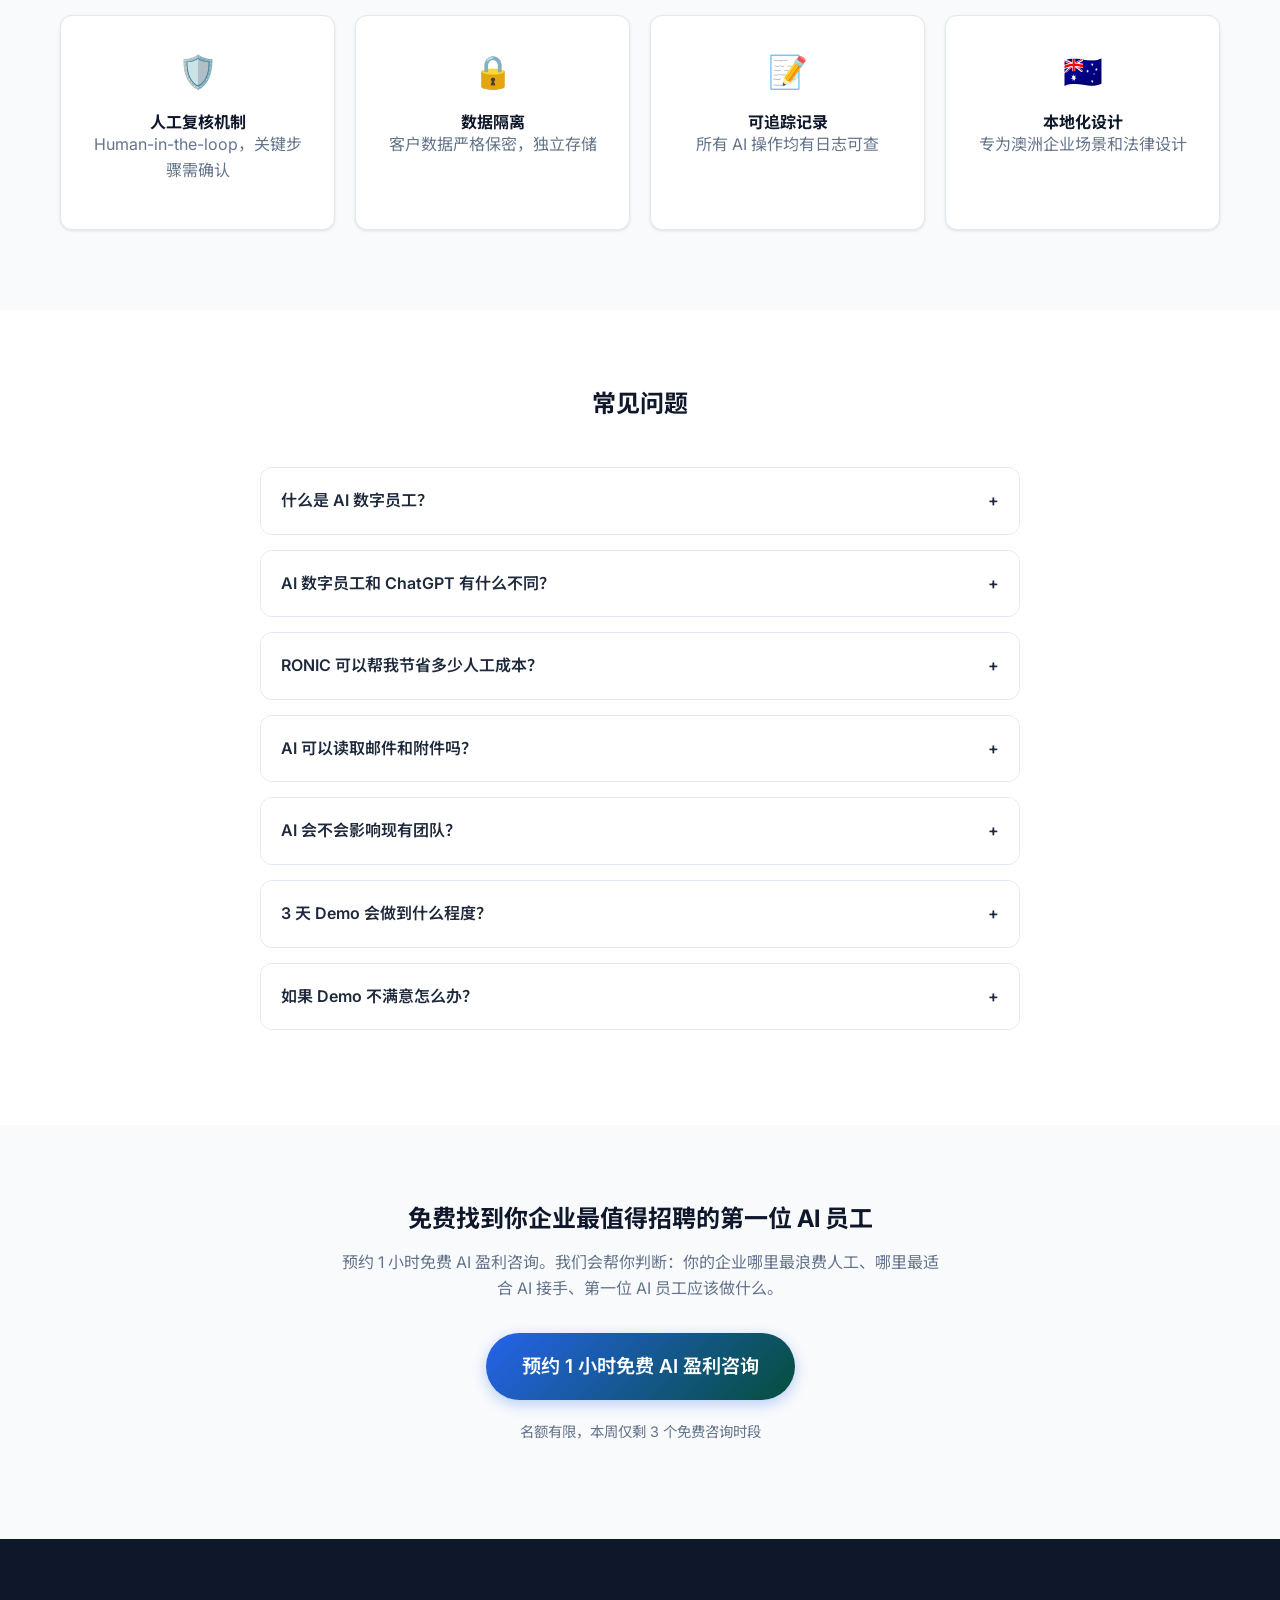
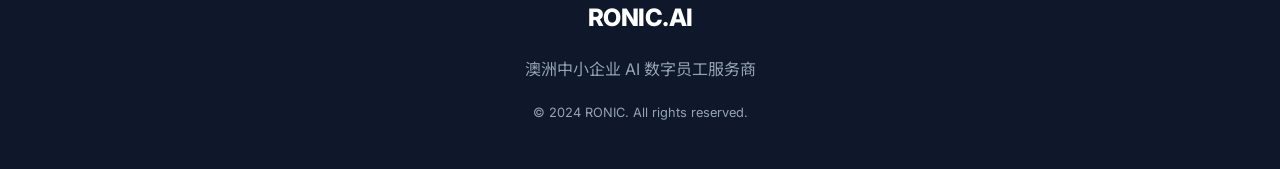
==== commit b986585a: "Add industry case studies to RONIC landing page" ====
--- a/ronic/index.html
+++ b/ronic/index.html
@@ -314,6 +314,145 @@
         .check { color: var(--secondary-color); font-weight: bold; }
         .cross { color: #ef4444; font-weight: bold; }
 
+        /* Case Studies */
+        .case-hero {
+            position: relative;
+            overflow: hidden;
+            border-radius: 28px;
+            margin-bottom: 46px;
+            border: 1px solid rgba(148, 163, 184, 0.22);
+            background: linear-gradient(135deg, #ffffff 0%, #f0f9ff 48%, #ecfdf5 100%);
+            box-shadow: 0 24px 70px rgba(15, 23, 42, 0.09);
+        }
+
+        .case-hero img {
+            display: block;
+            width: 100%;
+            aspect-ratio: 16 / 8.2;
+            object-fit: cover;
+        }
+
+        .case-hero-caption {
+            position: absolute;
+            left: 28px;
+            bottom: 28px;
+            max-width: 420px;
+            padding: 20px 22px;
+            border-radius: 20px;
+            background: rgba(255, 255, 255, 0.84);
+            border: 1px solid rgba(226, 232, 240, 0.85);
+            backdrop-filter: blur(14px);
+            box-shadow: var(--shadow-lg);
+        }
+
+        .case-hero-caption h3 {
+            font-size: 1.25rem;
+            margin-bottom: 0.35rem;
+        }
+
+        .case-tabs {
+            display: grid;
+            grid-template-columns: repeat(3, 1fr);
+            gap: 22px;
+        }
+
+        .case-card {
+            position: relative;
+            overflow: hidden;
+            background: #fff;
+            border: 1px solid var(--border-color);
+            border-radius: 24px;
+            padding: 28px;
+            box-shadow: var(--shadow-sm);
+        }
+
+        .case-card::before {
+            content: "";
+            position: absolute;
+            inset: 0 0 auto 0;
+            height: 7px;
+            background: var(--case-accent, var(--accent-color));
+        }
+
+        .case-card h3 {
+            font-size: 1.35rem;
+            margin-bottom: 0.45rem;
+        }
+
+        .case-subtitle {
+            min-height: 50px;
+            color: var(--text-muted);
+            margin-bottom: 22px;
+        }
+
+        .case-chip-row {
+            display: flex;
+            flex-wrap: wrap;
+            gap: 8px;
+            margin-bottom: 24px;
+        }
+
+        .case-chip {
+            padding: 7px 10px;
+            border-radius: 999px;
+            background: #f8fafc;
+            border: 1px solid var(--border-color);
+            font-size: 0.82rem;
+            color: var(--text-main);
+            font-weight: 600;
+        }
+
+        .workflow-line {
+            display: grid;
+            gap: 12px;
+            margin: 22px 0;
+        }
+
+        .workflow-step {
+            display: grid;
+            grid-template-columns: 28px 1fr;
+            gap: 12px;
+            align-items: start;
+        }
+
+        .workflow-dot {
+            width: 28px;
+            height: 28px;
+            border-radius: 999px;
+            background: color-mix(in srgb, var(--case-accent, var(--accent-color)) 15%, white);
+            color: var(--case-accent, var(--accent-color));
+            display: flex;
+            align-items: center;
+            justify-content: center;
+            font-size: 0.8rem;
+            font-weight: 800;
+        }
+
+        .workflow-step strong {
+            display: block;
+            color: var(--primary-color);
+            line-height: 1.35;
+        }
+
+        .workflow-step span {
+            display: block;
+            color: var(--text-muted);
+            font-size: 0.92rem;
+            line-height: 1.55;
+        }
+
+        .case-result {
+            margin-top: 24px;
+            padding: 16px;
+            border-radius: 18px;
+            background: linear-gradient(135deg, #f8fafc, #ffffff);
+            border: 1px solid var(--border-color);
+        }
+
+        .case-result strong {
+            color: var(--secondary-color);
+        }
+
         /* FAQ */
         .faq-item {
             background: white;
@@ -381,11 +520,28 @@
         @media (max-width: 768px) {
             .hero h1 { font-size: 2rem; }
             .btn { width: 100%; margin: 10px 0 0 0; }
+            header .btn {
+                width: auto;
+                margin: 0;
+                padding: 9px 14px !important;
+                font-size: 0.82rem !important;
+                white-space: nowrap;
+            }
+            .logo { font-size: 1.25rem; }
             .btn-outline { margin-left: 0; }
             .comparison-table { font-size: 0.9rem; }
             .comparison-table th, .comparison-table td { padding: 15px 10px; }
             .process-step { flex-direction: column; }
             .step-number { margin-bottom: 10px; }
+            .case-tabs { grid-template-columns: 1fr; }
+            .case-hero-caption {
+                position: static;
+                max-width: none;
+                margin: 0;
+                border-radius: 0;
+                box-shadow: none;
+            }
+            .case-hero img { aspect-ratio: 4 / 3; }
         }
     </style>
 </head>
@@ -618,30 +774,99 @@
         </div>
     </section>
 
-    <!-- Cases -->
+    <!-- Case Studies -->
     <section class="section">
         <div class="container">
             <div class="text-center mb-12">
-                <h2>AI 员工如何改变一天的工作？</h2>
-            </div>
-            <div class="grid-3">
-                <div class="card" style="border-top: 4px solid var(--accent-color);">
-                    <h3>移民律师事务所</h3>
-                    <p><strong>以前：</strong>新人需 2-3 小时检查客户材料。</p>
-                    <p><strong>现在：</strong>AI 文档员工先完成预审，列出缺失文件和风险点。</p>
-                    <p><strong>结果：</strong>律师只做最终复核，效率提升 300%。</p>
-                </div>
-                <div class="card" style="border-top: 4px solid var(--secondary-color);">
-                    <h3>零售 / 批发生意</h3>
-                    <p><strong>以前：</strong>员工花大量时间写文案、处理库存询问。</p>
-                    <p><strong>现在：</strong>AI 运营员工自动生成内容、提醒库存、辅助回复。</p>
-                    <p><strong>结果：</strong>上新速度加快，获客效率显著提升。</p>
-                </div>
-                <div class="card" style="border-top: 4px solid var(--primary-color);">
-                    <h3>会计事务所</h3>
-                    <p><strong>以前：</strong>反复追客户资料、手动整理邮件附件。</p>
-                    <p><strong>现在：</strong>AI 邮件员工读取邮件，识别附件，生成缺失提醒。</p>
-                    <p><strong>结果：</strong>行政沟通减少，资料收集自动化。</p>
+                <h2>真实业务案例：AI 员工不是聊天，而是在跟进流程</h2>
+                <p>每个行业的重复工作不同。RONIC 会把 AI 员工训练成理解你业务节点、文件、客户状态和下一步动作的执行团队。</p>
+            </div>
+
+            <div class="case-hero">
+                <picture>
+                    <source srcset="assets/case-studies-workflow.webp" type="image/webp">
+                    <img src="assets/case-studies-workflow.png" alt="RONIC AI workflow scenes for migration law, showroom projects and product supply management">
+                </picture>
+                <div class="case-hero-caption">
+                    <h3>从客户资料、项目排期到采购订单</h3>
+                    <p>AI 员工把分散在表格、邮件、微信、PDF、报价单和供应商信息里的工作，整理成可追踪的状态流。</p>
+                </div>
+            </div>
+
+            <div class="case-tabs">
+                <div class="case-card" style="--case-accent: #2563eb;">
+                    <h3>Migration Law Firm</h3>
+                    <p class="case-subtitle">把客户咨询、资料收集、文件审核和律师复核，变成一个清楚的案件准备流程。</p>
+                    <div class="case-chip-row">
+                        <span class="case-chip">客户资料表</span>
+                        <span class="case-chip">文件预审</span>
+                        <span class="case-chip">律师 Review</span>
+                    </div>
+                    <div class="workflow-line">
+                        <div class="workflow-step">
+                            <div class="workflow-dot">1</div>
+                            <div><strong>客户填写资料并上传文件</strong><span>系统收集个人信息、签证背景、护照、学历、工作、关系证明等文件。</span></div>
+                        </div>
+                        <div class="workflow-step">
+                            <div class="workflow-dot">2</div>
+                            <div><strong>AI 自动检查资料完整性</strong><span>识别缺失文件、过期护照、格式不合规、扫描不清晰等问题。</span></div>
+                        </div>
+                        <div class="workflow-step">
+                            <div class="workflow-dot">3</div>
+                            <div><strong>生成律师复核包</strong><span>把客户情况、缺失项、风险点和建议下一步整理给 senior lawyer。</span></div>
+                        </div>
+                    </div>
+                    <div class="case-result"><strong>结果：</strong>律师不再从零整理材料，只处理需要专业判断的事项。</div>
+                </div>
+
+                <div class="case-card" style="--case-accent: #0d9488;">
+                    <h3>SOQOO 展柜项目</h3>
+                    <p class="case-subtitle">3 个月定制项目周期长，AI 帮团队持续追踪客户确认、生产、物流和安装。</p>
+                    <div class="case-chip-row">
+                        <span class="case-chip">尺寸定制</span>
+                        <span class="case-chip">工厂排期</span>
+                        <span class="case-chip">海运物流</span>
+                    </div>
+                    <div class="workflow-line">
+                        <div class="workflow-step">
+                            <div class="workflow-dot">1</div>
+                            <div><strong>确认需求与报价</strong><span>记录尺寸、材质、灯光、安装环境和客户确认状态。</span></div>
+                        </div>
+                        <div class="workflow-step">
+                            <div class="workflow-dot">2</div>
+                            <div><strong>跟进生产与海运节点</strong><span>把工厂排期、出货时间、船期、清关、到港状态放进同一条时间线。</span></div>
+                        </div>
+                        <div class="workflow-step">
+                            <div class="workflow-dot">3</div>
+                            <div><strong>协调配送与安装</strong><span>提醒客户付款、确认安装日期、安排人员和现场注意事项。</span></div>
+                        </div>
+                    </div>
+                    <div class="case-result"><strong>结果：</strong>长周期项目不再靠人工记忆追进度，负责人每天只看异常节点。</div>
+                </div>
+
+                <div class="case-card" style="--case-accent: #f59e0b;">
+                    <h3>Bricks Power 供货商</h3>
+                    <p class="case-subtitle">SKU 多、供应商多、采购频繁，AI 帮团队管理产品资料、供货渠道和补货动作。</p>
+                    <div class="case-chip-row">
+                        <span class="case-chip">SKU 管理</span>
+                        <span class="case-chip">供应商渠道</span>
+                        <span class="case-chip">采购订单</span>
+                    </div>
+                    <div class="workflow-line">
+                        <div class="workflow-step">
+                            <div class="workflow-dot">1</div>
+                            <div><strong>整理产品与库存信息</strong><span>统一产品名称、规格、图片、进价、售价、库存和销售表现。</span></div>
+                        </div>
+                        <div class="workflow-step">
+                            <div class="workflow-dot">2</div>
+                            <div><strong>比较供应商与采购条件</strong><span>追踪供货价、起订量、交期、缺货风险和历史合作记录。</span></div>
+                        </div>
+                        <div class="workflow-step">
+                            <div class="workflow-dot">3</div>
+                            <div><strong>生成补货与采购建议</strong><span>根据库存、安全线和销售速度，提醒团队创建采购订单。</span></div>
+                        </div>
+                    </div>
+                    <div class="case-result"><strong>结果：</strong>采购和库存不再散落在多个表格里，团队能更早发现缺货和滞销风险。</div>
                 </div>
             </div>
         </div>
@@ -685,7 +910,7 @@
                         </tr>
                         <tr>
                             <td>最终目标</td>
-                            <td><span class="cross">✕</span> 只是个玩具</td>
+                            <td><span class="cross">✕</span> 停留在单次问答</td>
                             <td><span class="check">✓</span> 关注降本增效和收入增长</td>
                         </tr>
                     </tbody>
@@ -772,15 +997,15 @@
             </div>
             <div class="faq-item">
                 <div class="faq-question">RONIC 可以帮我节省多少人工成本？ <span class="faq-icon">+</span></div>
-                <div class="faq-answer">根据行业不同，通常可以替代 0.5 到 2 个全职初级员工的工作量，具体取决于流程的标准化程度。我们在免费咨询中会为你做详细测算。</div>
+                <div class="faq-answer">根据行业不同，通常可以承担 0.5 到 2 个全职初级岗位的重复工作量，具体取决于流程的标准化程度。我们在免费咨询中会为你做详细测算。</div>
             </div>
             <div class="faq-item">
                 <div class="faq-question">AI 可以读取邮件和附件吗？ <span class="faq-icon">+</span></div>
                 <div class="faq-answer">可以。我们的 AI 员工可以安全地连接你的邮箱，读取邮件内容，识别 PDF/Word/Excel 等附件，并提取关键信息生成报告或任务。</div>
             </div>
             <div class="faq-item">
-                <div class="faq-question">AI 会不会直接替代真人员工？ <span class="faq-icon">+</span></div>
-                <div class="faq-answer">我们的目标是替代“重复性工作”，而不是“人”。AI 处理繁琐事务，让你的真人员工专注于高价值的客户服务、战略决策和创意工作，从而提升整体团队价值。</div>
+                <div class="faq-question">AI 会不会影响现有团队？ <span class="faq-icon">+</span></div>
+                <div class="faq-answer">我们的目标是减少重复性工作，而不是替代人。AI 处理繁琐事务，让真人员工专注于高价值客户服务、专业判断和业务增长，从而提升整体团队价值。</div>
             </div>
             <div class="faq-item">
                 <div class="faq-question">3 天 Demo 会做到什么程度？ <span class="faq-icon">+</span></div>
@@ -840,4 +1065,4 @@
         });
     </script>
 </body>
-</html>+</html>
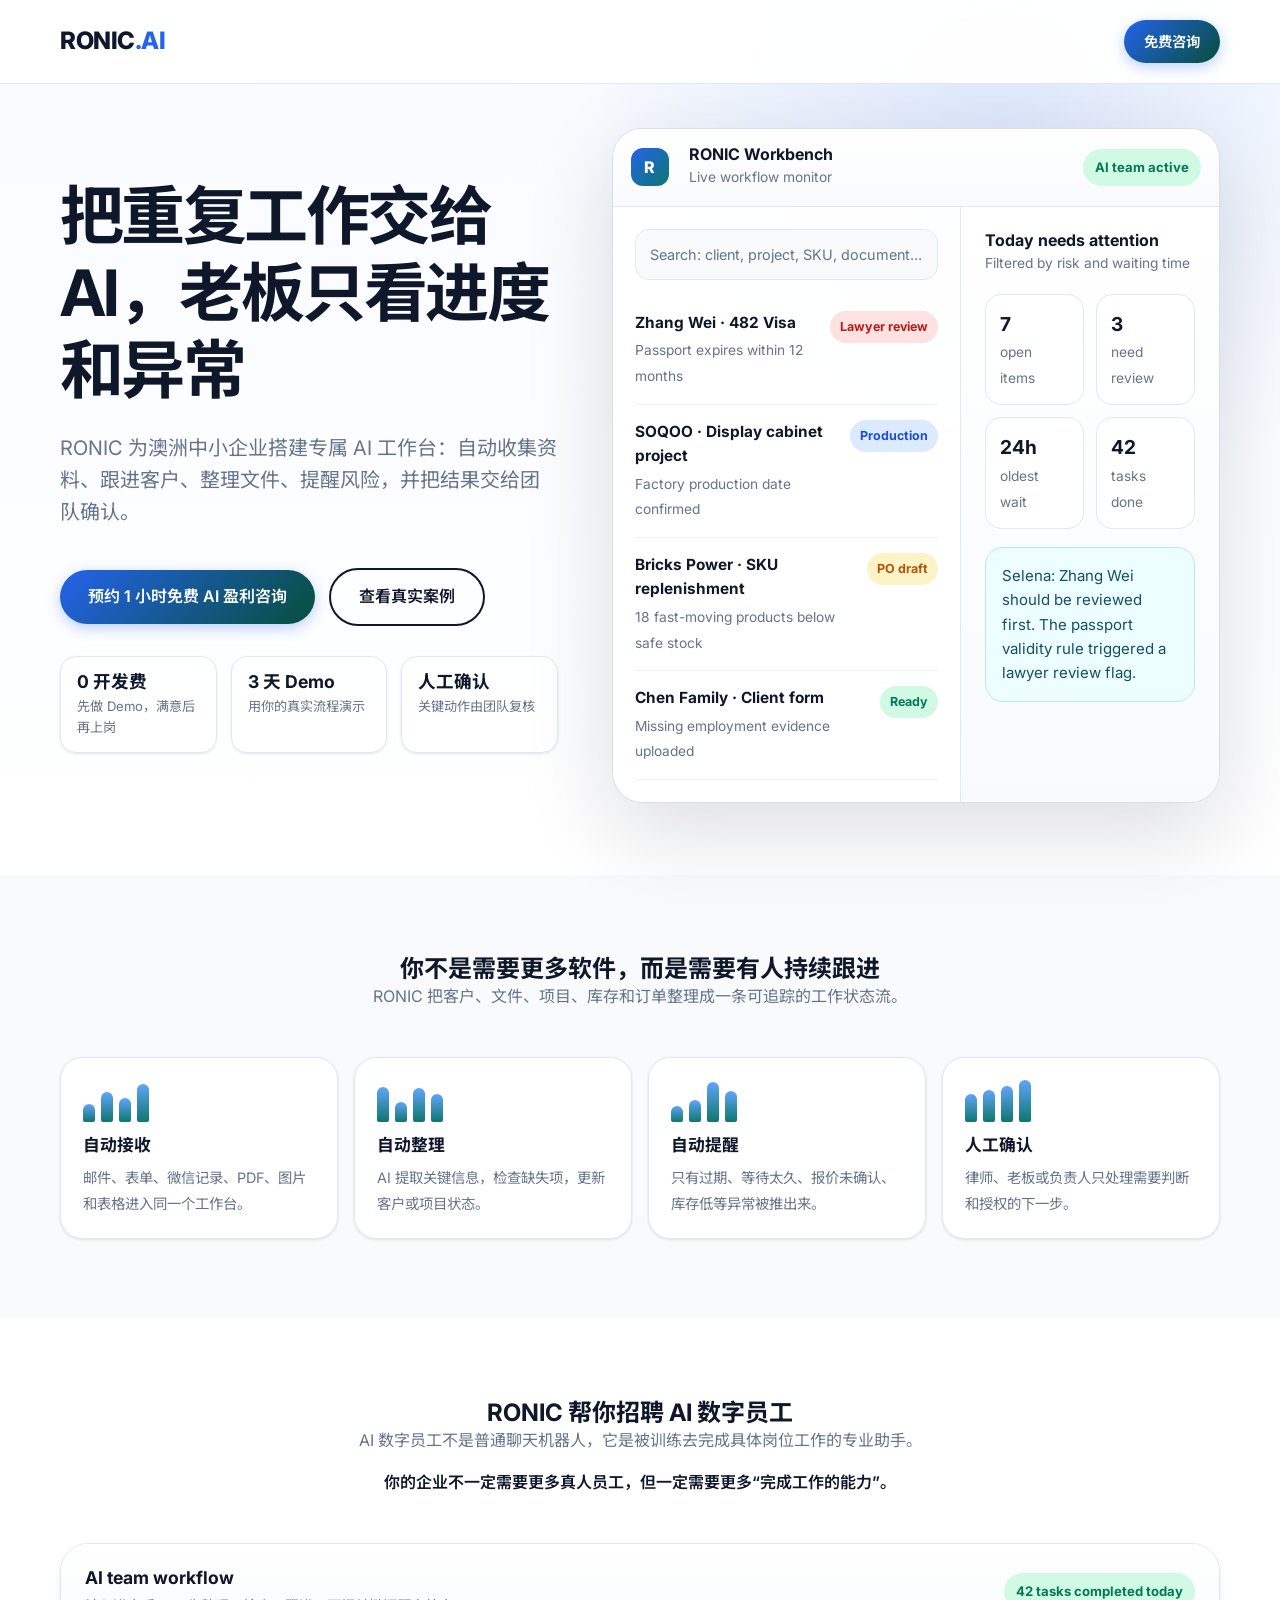
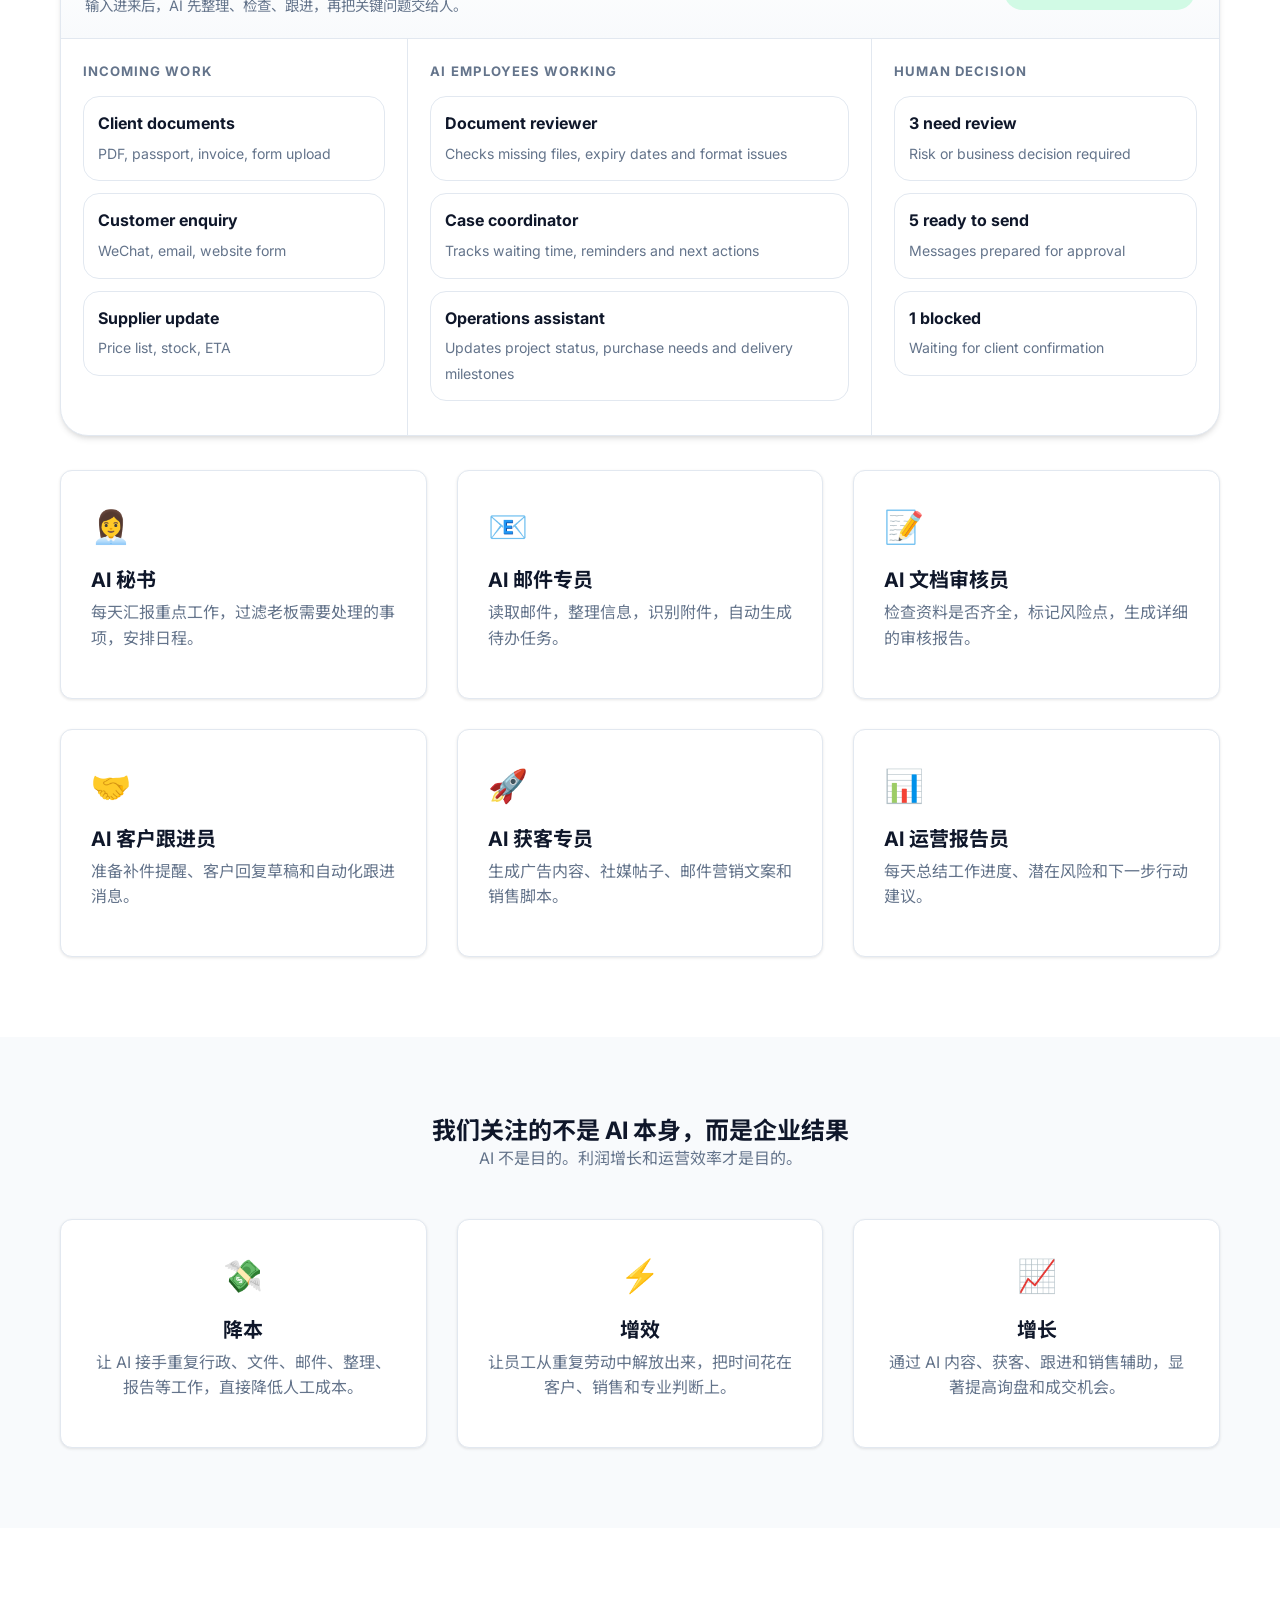
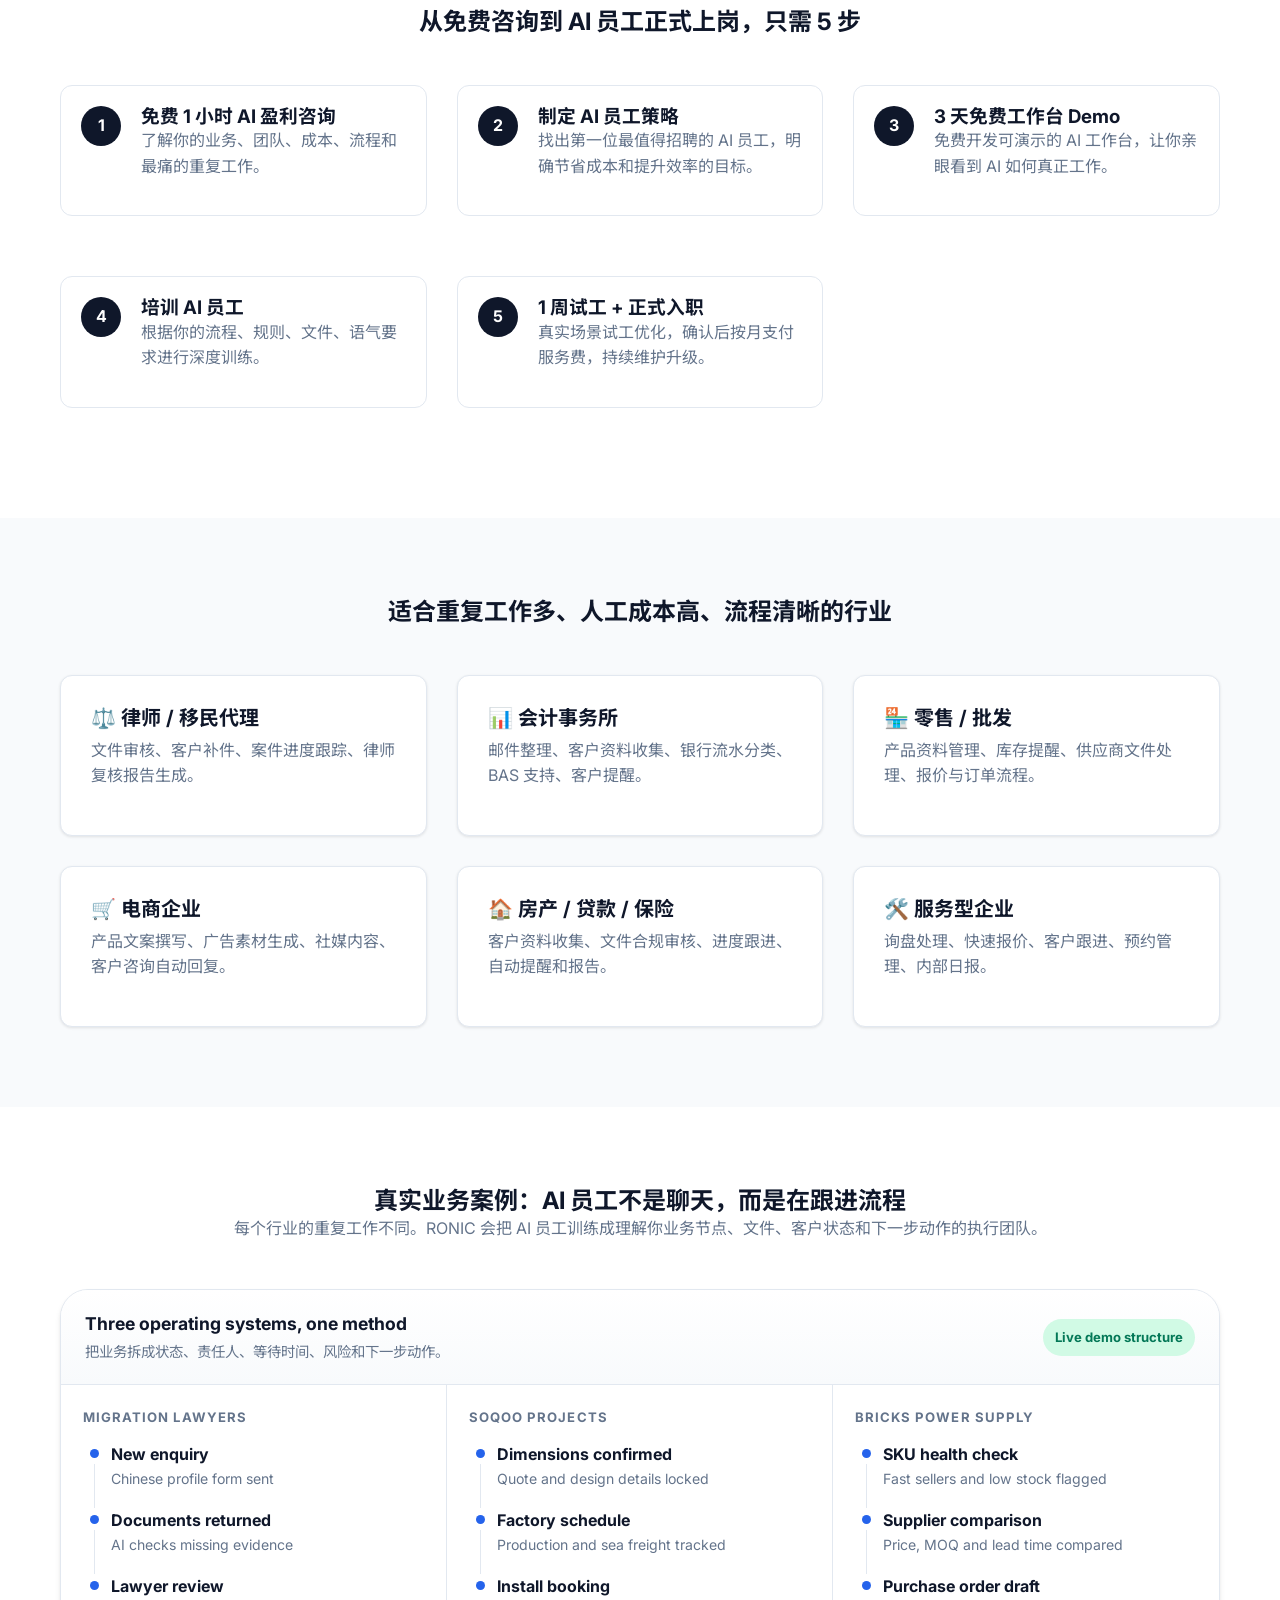
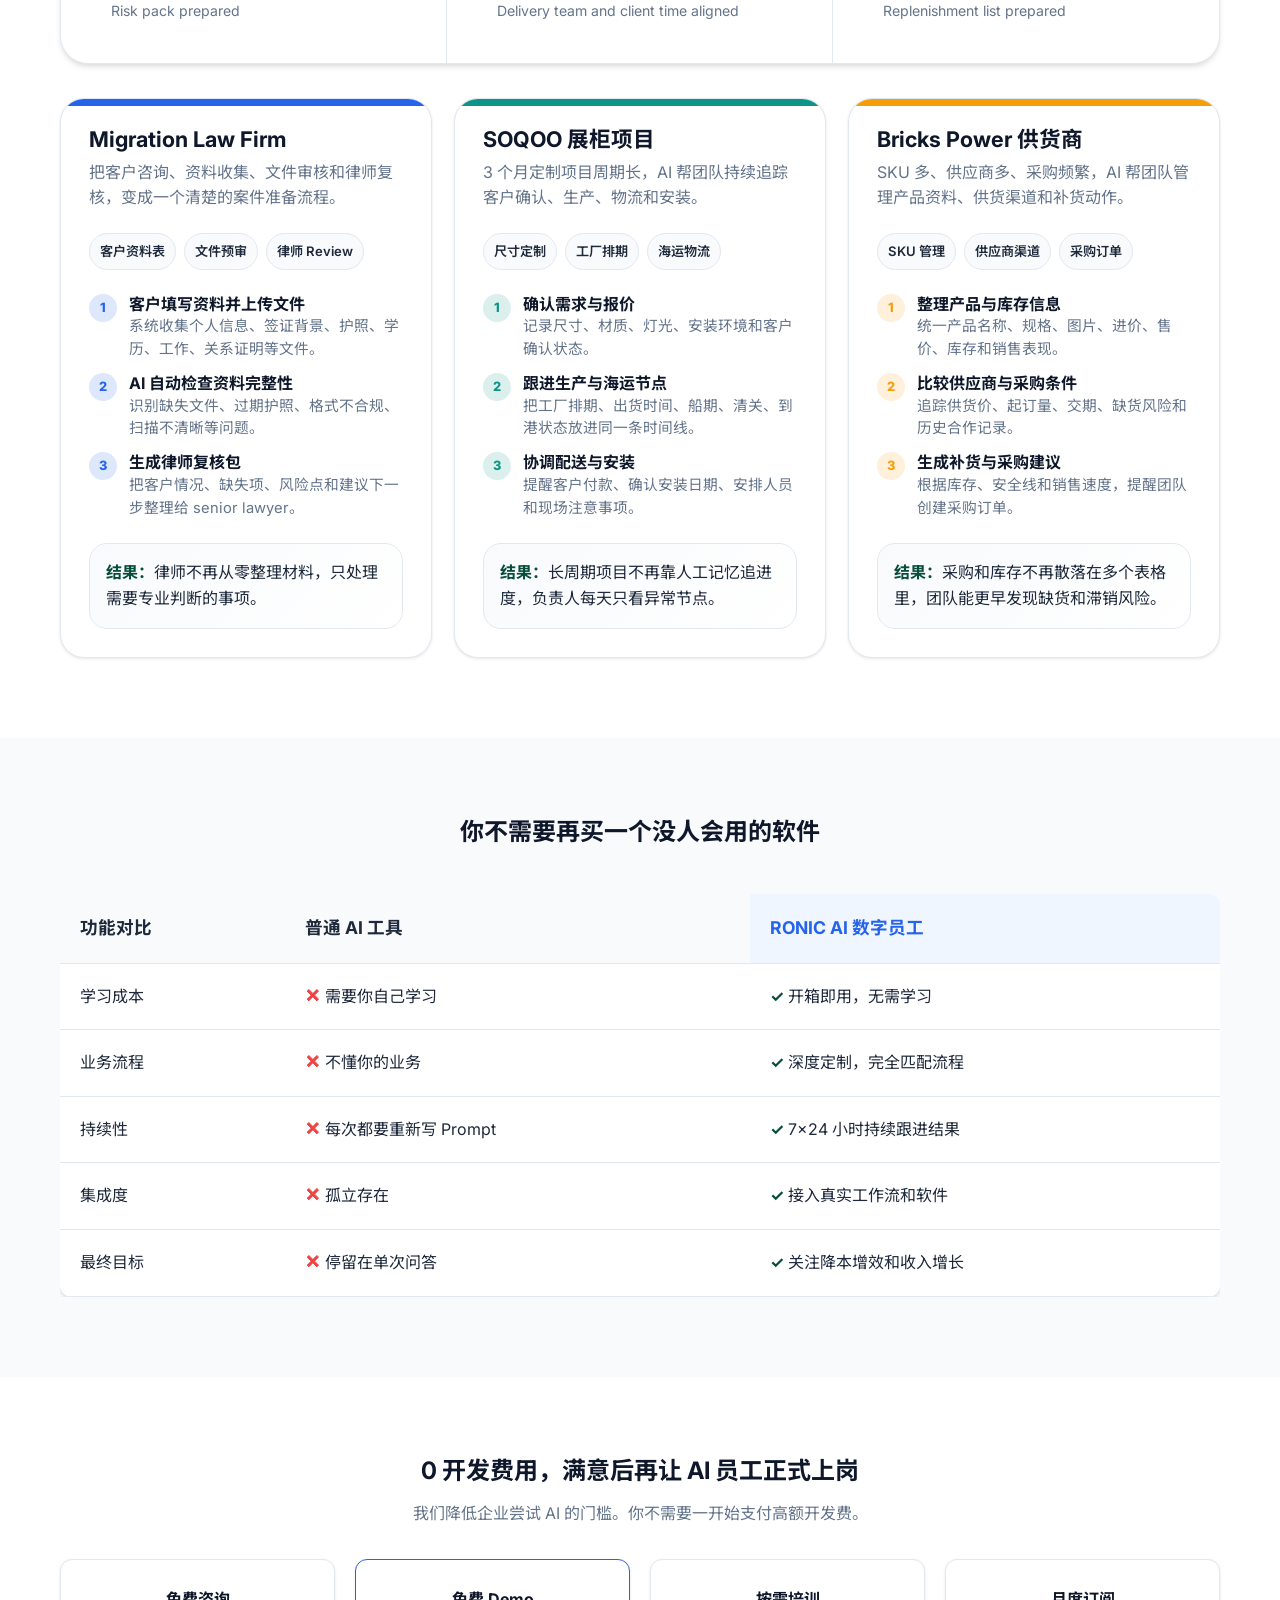
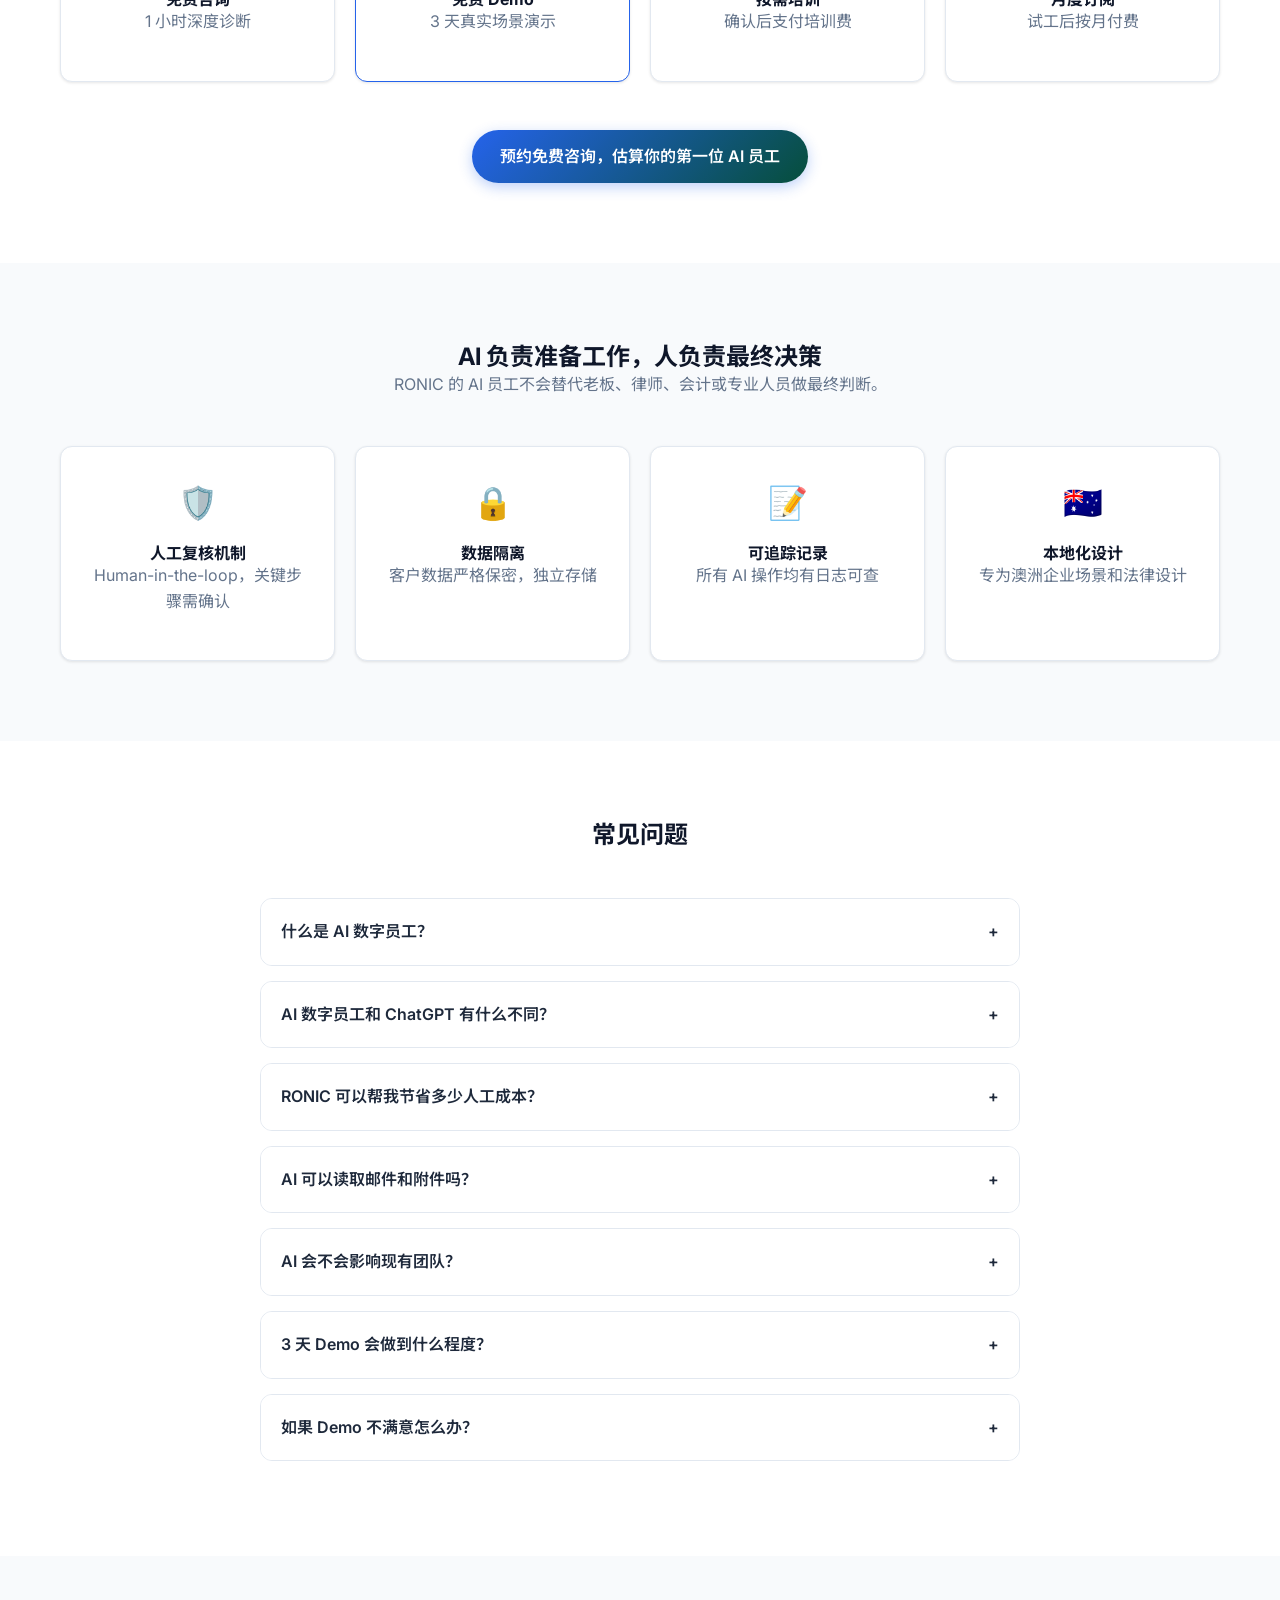
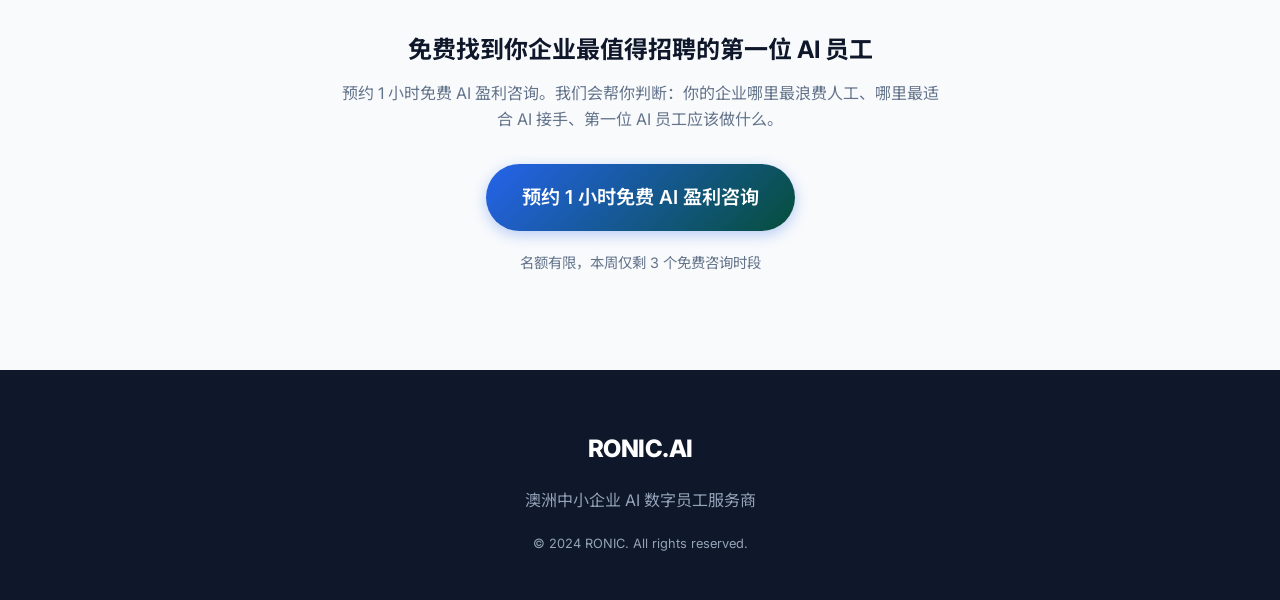
==== commit 6e344499: "Make RONIC landing page more product-led" ====
--- a/ronic/index.html
+++ b/ronic/index.html
@@ -148,60 +148,379 @@
 
         /* Hero Section */
         .hero {
-            padding-top: 160px;
-            padding-bottom: 100px;
-            background: radial-gradient(circle at top right, #eff6ff, #ffffff);
+            padding-top: 128px;
+            padding-bottom: 72px;
+            background:
+                radial-gradient(circle at 78% 14%, rgba(37, 99, 235, 0.12), transparent 34%),
+                linear-gradient(180deg, #f8fbff 0%, #ffffff 100%);
         }
 
         .hero-content {
-            max-width: 800px;
-            margin: 0 auto;
-            text-align: center;
+            display: grid;
+            grid-template-columns: 0.9fr 1.1fr;
+            gap: 54px;
+            align-items: center;
+            text-align: left;
         }
 
         .hero h1 {
-            font-size: 2.5rem;
+            font-size: clamp(2.4rem, 5vw, 4.4rem);
             margin-bottom: 1.5rem;
             color: var(--primary-color);
+            letter-spacing: -0.04em;
         }
 
         .hero p {
             font-size: 1.25rem;
             margin-bottom: 2.5rem;
             max-width: 600px;
-            margin-left: auto;
-            margin-right: auto;
-        }
-
-        .hero-visual {
-            margin-top: 60px;
+        }
+
+        .trust-row {
+            display: grid;
+            grid-template-columns: repeat(3, 1fr);
+            gap: 14px;
+            margin-top: 30px;
+        }
+
+        .trust-item {
+            padding: 14px 16px;
+            border: 1px solid var(--border-color);
+            border-radius: 16px;
+            background: rgba(255, 255, 255, 0.78);
+            box-shadow: var(--shadow-sm);
+        }
+
+        .trust-item strong {
+            display: block;
+            color: var(--primary-color);
+            font-size: 1.1rem;
+            line-height: 1.2;
+        }
+
+        .trust-item span {
+            display: block;
+            color: var(--text-muted);
+            font-size: 0.82rem;
+            margin-top: 4px;
+        }
+
+        .hero-console {
+            position: relative;
+            border: 1px solid rgba(148, 163, 184, 0.35);
+            border-radius: 30px;
+            background: rgba(255, 255, 255, 0.92);
+            box-shadow: 0 28px 90px rgba(15, 23, 42, 0.14);
+            overflow: hidden;
+        }
+
+        .console-topbar {
             display: flex;
-            justify-content: center;
-            gap: 20px;
-            flex-wrap: wrap;
-        }
-
-        .ai-role-card {
-            background: white;
-            padding: 15px 20px;
-            border-radius: var(--radius);
-            box-shadow: var(--shadow-md);
+            justify-content: space-between;
+            align-items: center;
+            padding: 16px 18px;
+            border-bottom: 1px solid var(--border-color);
+            background: linear-gradient(180deg, #ffffff, #f8fafc);
+        }
+
+        .console-brand {
             display: flex;
             align-items: center;
-            gap: 10px;
+            gap: 20px;
+        }
+
+        .console-mark {
+            width: 38px;
+            height: 38px;
+            border-radius: 12px;
+            background: linear-gradient(135deg, var(--accent-color), #0f766e);
+            color: white;
+            display: flex;
+            align-items: center;
+            justify-content: center;
+            font-weight: 800;
+        }
+
+        .console-brand strong,
+        .console-case-title strong {
+            display: block;
+            color: var(--primary-color);
+            line-height: 1.2;
+        }
+
+        .console-brand span,
+        .console-case-title span,
+        .console-mini span,
+        .case-row span {
+            color: var(--text-muted);
+            font-size: 0.86rem;
+        }
+
+        .console-status {
+            padding: 8px 12px;
+            border-radius: 999px;
+            color: #047857;
+            background: #d1fae5;
+            font-weight: 700;
+            font-size: 0.82rem;
+        }
+
+        .console-body {
+            display: grid;
+            grid-template-columns: 1.15fr 0.85fr;
+            min-height: 430px;
+        }
+
+        .case-list-preview {
+            padding: 22px;
+            border-right: 1px solid var(--border-color);
+        }
+
+        .console-search {
+            padding: 13px 14px;
+            border-radius: 14px;
+            background: #f8fafc;
+            border: 1px solid var(--border-color);
+            color: var(--text-muted);
+            margin-bottom: 16px;
             font-size: 0.9rem;
-            font-weight: 500;
+        }
+
+        .case-row {
+            display: grid;
+            grid-template-columns: 1fr auto;
+            gap: 14px;
+            padding: 15px 0;
+            border-bottom: 1px solid #edf2f7;
+        }
+
+        .case-row strong {
+            display: block;
+            color: var(--primary-color);
+            font-size: 0.96rem;
+            margin-bottom: 2px;
+        }
+
+        .case-badge {
+            align-self: start;
+            padding: 6px 10px;
+            border-radius: 999px;
+            font-size: 0.78rem;
+            font-weight: 700;
+            white-space: nowrap;
+        }
+
+        .badge-red { background: #fee2e2; color: #b91c1c; }
+        .badge-blue { background: #dbeafe; color: #1d4ed8; }
+        .badge-green { background: #d1fae5; color: #047857; }
+        .badge-yellow { background: #fef3c7; color: #b45309; }
+
+        .console-detail {
+            padding: 24px;
+            background: linear-gradient(180deg, #ffffff, #f8fafc);
+        }
+
+        .console-mini-grid {
+            display: grid;
+            grid-template-columns: repeat(2, 1fr);
+            gap: 12px;
+            margin: 18px 0;
+        }
+
+        .console-mini {
+            padding: 14px;
+            border-radius: 16px;
+            background: white;
             border: 1px solid var(--border-color);
-            animation: float 3s ease-in-out infinite;
-        }
-
-        .ai-role-card:nth-child(2) { animation-delay: 0.5s; }
-        .ai-role-card:nth-child(3) { animation-delay: 1s; }
-        .ai-role-card:nth-child(4) { animation-delay: 1.5s; }
-
-        @keyframes float {
-            0%, 100% { transform: translateY(0); }
-            50% { transform: translateY(-10px); }
+        }
+
+        .console-mini strong {
+            display: block;
+            color: var(--primary-color);
+            font-size: 1.2rem;
+        }
+
+        .assistant-note {
+            padding: 16px;
+            border-radius: 18px;
+            background: #ecfeff;
+            border: 1px solid #bae6fd;
+            color: #164e63;
+            font-size: 0.94rem;
+            margin-top: 18px;
+        }
+
+        .visual-strip {
+            display: grid;
+            grid-template-columns: repeat(4, 1fr);
+            gap: 16px;
+            margin-top: 34px;
+        }
+
+        .visual-step-card {
+            padding: 22px;
+            border-radius: 22px;
+            background: #ffffff;
+            border: 1px solid var(--border-color);
+            box-shadow: var(--shadow-sm);
+        }
+
+        .visual-step-card strong {
+            display: block;
+            color: var(--primary-color);
+            margin: 10px 0 6px;
+            font-size: 1.05rem;
+        }
+
+        .visual-step-card span {
+            color: var(--text-muted);
+            font-size: 0.9rem;
+        }
+
+        .mini-chart {
+            height: 42px;
+            display: flex;
+            align-items: end;
+            gap: 6px;
+        }
+
+        .mini-chart i {
+            display: block;
+            width: 12px;
+            border-radius: 6px 6px 2px 2px;
+            background: linear-gradient(180deg, #60a5fa, #0f766e);
+        }
+
+        .role-board,
+        .case-operating-board {
+            border: 1px solid var(--border-color);
+            border-radius: 28px;
+            background: #ffffff;
+            box-shadow: var(--shadow-md);
+            overflow: hidden;
+            margin-bottom: 34px;
+        }
+
+        .role-board-head,
+        .case-board-head {
+            display: flex;
+            justify-content: space-between;
+            align-items: center;
+            gap: 18px;
+            padding: 20px 24px;
+            border-bottom: 1px solid var(--border-color);
+            background: linear-gradient(180deg, #ffffff, #f8fafc);
+        }
+
+        .role-board-head strong,
+        .case-board-head strong {
+            display: block;
+            color: var(--primary-color);
+            font-size: 1.1rem;
+        }
+
+        .role-board-head span,
+        .case-board-head span {
+            color: var(--text-muted);
+            font-size: 0.9rem;
+        }
+
+        .role-board-grid {
+            display: grid;
+            grid-template-columns: 0.9fr 1.2fr 0.9fr;
+        }
+
+        .role-lane {
+            padding: 22px;
+            border-right: 1px solid var(--border-color);
+        }
+
+        .role-lane:last-child {
+            border-right: 0;
+        }
+
+        .lane-title {
+            color: var(--text-muted);
+            font-size: 0.82rem;
+            font-weight: 700;
+            text-transform: uppercase;
+            letter-spacing: 0.08em;
+            margin-bottom: 14px;
+        }
+
+        .work-ticket {
+            padding: 14px;
+            border: 1px solid var(--border-color);
+            border-radius: 16px;
+            background: #fff;
+            margin-bottom: 12px;
+        }
+
+        .work-ticket strong {
+            display: block;
+            color: var(--primary-color);
+            margin-bottom: 4px;
+        }
+
+        .work-ticket span {
+            color: var(--text-muted);
+            font-size: 0.88rem;
+        }
+
+        .case-board-grid {
+            display: grid;
+            grid-template-columns: repeat(3, 1fr);
+        }
+
+        .case-board-column {
+            padding: 22px;
+            border-right: 1px solid var(--border-color);
+        }
+
+        .case-board-column:last-child {
+            border-right: 0;
+        }
+
+        .timeline-node {
+            position: relative;
+            padding-left: 28px;
+            margin-bottom: 18px;
+        }
+
+        .timeline-node::before {
+            content: "";
+            position: absolute;
+            left: 7px;
+            top: 7px;
+            width: 9px;
+            height: 9px;
+            border-radius: 50%;
+            background: var(--accent-color);
+        }
+
+        .timeline-node::after {
+            content: "";
+            position: absolute;
+            left: 11px;
+            top: 22px;
+            bottom: -18px;
+            width: 1px;
+            background: var(--border-color);
+        }
+
+        .timeline-node:last-child::after {
+            display: none;
+        }
+
+        .timeline-node strong {
+            display: block;
+            color: var(--primary-color);
+        }
+
+        .timeline-node span {
+            display: block;
+            color: var(--text-muted);
+            font-size: 0.88rem;
         }
 
         .icon-box {
@@ -533,6 +852,53 @@
             .comparison-table th, .comparison-table td { padding: 15px 10px; }
             .process-step { flex-direction: column; }
             .step-number { margin-bottom: 10px; }
+            .hero-content { grid-template-columns: 1fr; }
+            .visual-strip,
+            .role-board-grid,
+            .case-board-grid { grid-template-columns: 1fr; }
+            .trust-row { grid-template-columns: repeat(3, 1fr); }
+            .console-body { grid-template-columns: 1fr; }
+            .case-list-preview { border-right: 0; border-bottom: 1px solid var(--border-color); }
+            .role-lane,
+            .case-board-column { border-right: 0; border-bottom: 1px solid var(--border-color); }
+            .role-lane:last-child,
+            .case-board-column:last-child { border-bottom: 0; }
+            .role-board-head,
+            .case-board-head { align-items: flex-start; flex-direction: column; }
+            .hero {
+                padding-top: 112px;
+                padding-bottom: 54px;
+            }
+            .hero p {
+                font-size: 1.05rem;
+                margin-bottom: 1.4rem;
+            }
+            .trust-row {
+                gap: 8px;
+                margin-top: 16px;
+            }
+            .trust-item {
+                padding: 11px 12px;
+            }
+            .trust-item strong {
+                font-size: 0.95rem;
+            }
+            .trust-item span {
+                font-size: 0.78rem;
+            }
+            .hero-console {
+                margin-top: 8px;
+            }
+            .console-topbar {
+                padding: 12px;
+            }
+            .console-body {
+                min-height: 0;
+            }
+            .case-list-preview,
+            .console-detail {
+                padding: 16px;
+            }
             .case-tabs { grid-template-columns: 1fr; }
             .case-hero-caption {
                 position: static;
@@ -558,63 +924,142 @@
     <!-- Hero Section -->
     <section class="hero">
         <div class="container hero-content">
-            <h1>帮助澳洲中小企业<br>用 AI 降低人工成本、提高效率、扩大收入</h1>
-            <p>RONIC 帮你设计、开发、培训属于你企业自己的 AI 数字员工。<br>0 开发费用，3 天免费 Demo，满意后再正式培训上岗。</p>
-            
-            <div class="cta-group">
-                <a href="#contact" class="btn btn-primary">预约 1 小时免费 AI 盈利咨询</a>
-                <a href="#solution" class="btn btn-outline">看看 AI 员工能做什么</a>
-            </div>
-
-            <div class="hero-visual">
-                <div class="ai-role-card">
-                    <div class="icon-box">📧</div>
-                    <span>AI 邮件专员</span>
-                </div>
-                <div class="ai-role-card">
-                    <div class="icon-box">📄</div>
-                    <span>AI 文档审核员</span>
-                </div>
-                <div class="ai-role-card">
-                    <div class="icon-box">📈</div>
-                    <span>AI 获客专员</span>
-                </div>
-                <div class="ai-role-card">
-                    <div class="icon-box">🤖</div>
-                    <span>AI 秘书</span>
+            <div>
+                <h1>把重复工作交给 AI，老板只看进度和异常</h1>
+                <p>RONIC 为澳洲中小企业搭建专属 AI 工作台：自动收集资料、跟进客户、整理文件、提醒风险，并把结果交给团队确认。</p>
+                
+                <div class="cta-group">
+                    <a href="#contact" class="btn btn-primary">预约 1 小时免费 AI 盈利咨询</a>
+                    <a href="#case-studies" class="btn btn-outline">查看真实案例</a>
+                </div>
+
+                <div class="trust-row">
+                    <div class="trust-item">
+                        <strong>0 开发费</strong>
+                        <span>先做 Demo，满意后再上岗</span>
+                    </div>
+                    <div class="trust-item">
+                        <strong>3 天 Demo</strong>
+                        <span>用你的真实流程演示</span>
+                    </div>
+                    <div class="trust-item">
+                        <strong>人工确认</strong>
+                        <span>关键动作由团队复核</span>
+                    </div>
+                </div>
+            </div>
+
+            <div class="hero-console" aria-label="RONIC AI workbench preview">
+                <div class="console-topbar">
+                    <div class="console-brand">
+                        <div class="console-mark">R</div>
+                        <div>
+                            <strong>RONIC Workbench</strong>
+                            <span>Live workflow monitor</span>
+                        </div>
+                    </div>
+                    <div class="console-status">AI team active</div>
+                </div>
+                <div class="console-body">
+                    <div class="case-list-preview">
+                        <div class="console-search">Search: client, project, SKU, document...</div>
+                        <div class="case-row">
+                            <div>
+                                <strong>Zhang Wei · 482 Visa</strong>
+                                <span>Passport expires within 12 months</span>
+                            </div>
+                            <div class="case-badge badge-red">Lawyer review</div>
+                        </div>
+                        <div class="case-row">
+                            <div>
+                                <strong>SOQOO · Display cabinet project</strong>
+                                <span>Factory production date confirmed</span>
+                            </div>
+                            <div class="case-badge badge-blue">Production</div>
+                        </div>
+                        <div class="case-row">
+                            <div>
+                                <strong>Bricks Power · SKU replenishment</strong>
+                                <span>18 fast-moving products below safe stock</span>
+                            </div>
+                            <div class="case-badge badge-yellow">PO draft</div>
+                        </div>
+                        <div class="case-row">
+                            <div>
+                                <strong>Chen Family · Client form</strong>
+                                <span>Missing employment evidence uploaded</span>
+                            </div>
+                            <div class="case-badge badge-green">Ready</div>
+                        </div>
+                    </div>
+                    <div class="console-detail">
+                        <div class="console-case-title">
+                            <strong>Today needs attention</strong>
+                            <span>Filtered by risk and waiting time</span>
+                        </div>
+                        <div class="console-mini-grid">
+                            <div class="console-mini">
+                                <strong>7</strong>
+                                <span>open items</span>
+                            </div>
+                            <div class="console-mini">
+                                <strong>3</strong>
+                                <span>need review</span>
+                            </div>
+                            <div class="console-mini">
+                                <strong>24h</strong>
+                                <span>oldest wait</span>
+                            </div>
+                            <div class="console-mini">
+                                <strong>42</strong>
+                                <span>tasks done</span>
+                            </div>
+                        </div>
+                        <div class="assistant-note">
+                            Selena: Zhang Wei should be reviewed first. The passport validity rule triggered a lawyer review flag.
+                        </div>
+                    </div>
                 </div>
             </div>
         </div>
     </section>
 
-    <!-- Pain Points -->
+    <!-- Workflow Signal -->
     <section class="section section-bg">
         <div class="container">
             <div class="text-center mb-12">
-                <h2>你的企业真的需要更多员工吗？</h2>
-                <p class="mb-4">很多中小企业不是缺软件，而是缺“完成工作的能力”。</p>
+                <h2>你不是需要更多软件，而是需要有人持续跟进</h2>
+                <p class="mb-4">RONIC 把客户、文件、项目、库存和订单整理成一条可追踪的工作状态流。</p>
             </div>
             
-            <div class="grid-4">
-                <div class="card">
-                    <div class="card-icon">💰</div>
-                    <h3>人工成本高</h3>
-                    <p>员工工资、培训、流失和管理成本不断上升，压缩利润空间。</p>
-                </div>
-                <div class="card">
-                    <div class="card-icon">⏳</div>
-                    <h3>重复工作多</h3>
-                    <p>邮件、文件、报表、录入每天都在消耗团队精力，无法聚焦核心业务。</p>
-                </div>
-                <div class="card">
-                    <div class="card-icon">🤯</div>
-                    <h3>老板被琐事拖住</h3>
-                    <p>太多小决定、小任务影响真正重要的经营决策和战略规划。</p>
-                </div>
-                <div class="card">
-                    <div class="card-icon">📉</div>
-                    <h3>获客效率不足</h3>
-                    <p>内容、广告、客户跟进没有系统化执行，增长缓慢。</p>
+            <div class="visual-strip">
+                <div class="visual-step-card">
+                    <div class="mini-chart">
+                        <i style="height: 18px;"></i><i style="height: 30px;"></i><i style="height: 24px;"></i><i style="height: 38px;"></i>
+                    </div>
+                    <strong>自动接收</strong>
+                    <span>邮件、表单、微信记录、PDF、图片和表格进入同一个工作台。</span>
+                </div>
+                <div class="visual-step-card">
+                    <div class="mini-chart">
+                        <i style="height: 35px;"></i><i style="height: 20px;"></i><i style="height: 34px;"></i><i style="height: 28px;"></i>
+                    </div>
+                    <strong>自动整理</strong>
+                    <span>AI 提取关键信息，检查缺失项，更新客户或项目状态。</span>
+                </div>
+                <div class="visual-step-card">
+                    <div class="mini-chart">
+                        <i style="height: 16px;"></i><i style="height: 22px;"></i><i style="height: 40px;"></i><i style="height: 31px;"></i>
+                    </div>
+                    <strong>自动提醒</strong>
+                    <span>只有过期、等待太久、报价未确认、库存低等异常被推出来。</span>
+                </div>
+                <div class="visual-step-card">
+                    <div class="mini-chart">
+                        <i style="height: 28px;"></i><i style="height: 32px;"></i><i style="height: 36px;"></i><i style="height: 42px;"></i>
+                    </div>
+                    <strong>人工确认</strong>
+                    <span>律师、老板或负责人只处理需要判断和授权的下一步。</span>
                 </div>
             </div>
         </div>
@@ -629,6 +1074,36 @@
                 <p style="font-weight: 600; color: var(--primary-color);">你的企业不一定需要更多真人员工，但一定需要更多“完成工作的能力”。</p>
             </div>
 
+            <div class="role-board">
+                <div class="role-board-head">
+                    <div>
+                        <strong>AI team workflow</strong>
+                        <span>输入进来后，AI 先整理、检查、跟进，再把关键问题交给人。</span>
+                    </div>
+                    <div class="console-status">42 tasks completed today</div>
+                </div>
+                <div class="role-board-grid">
+                    <div class="role-lane">
+                        <div class="lane-title">Incoming work</div>
+                        <div class="work-ticket"><strong>Client documents</strong><span>PDF, passport, invoice, form upload</span></div>
+                        <div class="work-ticket"><strong>Customer enquiry</strong><span>WeChat, email, website form</span></div>
+                        <div class="work-ticket"><strong>Supplier update</strong><span>Price list, stock, ETA</span></div>
+                    </div>
+                    <div class="role-lane">
+                        <div class="lane-title">AI employees working</div>
+                        <div class="work-ticket"><strong>Document reviewer</strong><span>Checks missing files, expiry dates and format issues</span></div>
+                        <div class="work-ticket"><strong>Case coordinator</strong><span>Tracks waiting time, reminders and next actions</span></div>
+                        <div class="work-ticket"><strong>Operations assistant</strong><span>Updates project status, purchase needs and delivery milestones</span></div>
+                    </div>
+                    <div class="role-lane">
+                        <div class="lane-title">Human decision</div>
+                        <div class="work-ticket"><strong>3 need review</strong><span>Risk or business decision required</span></div>
+                        <div class="work-ticket"><strong>5 ready to send</strong><span>Messages prepared for approval</span></div>
+                        <div class="work-ticket"><strong>1 blocked</strong><span>Waiting for client confirmation</span></div>
+                    </div>
+                </div>
+            </div>
+
             <div class="grid-3">
                 <div class="card">
                     <div class="card-icon">👩‍💼</div>
@@ -775,21 +1250,40 @@
     </section>
 
     <!-- Case Studies -->
-    <section class="section">
+    <section id="case-studies" class="section">
         <div class="container">
             <div class="text-center mb-12">
                 <h2>真实业务案例：AI 员工不是聊天，而是在跟进流程</h2>
                 <p>每个行业的重复工作不同。RONIC 会把 AI 员工训练成理解你业务节点、文件、客户状态和下一步动作的执行团队。</p>
             </div>
 
-            <div class="case-hero">
-                <picture>
-                    <source srcset="assets/case-studies-workflow.webp" type="image/webp">
-                    <img src="assets/case-studies-workflow.png" alt="RONIC AI workflow scenes for migration law, showroom projects and product supply management">
-                </picture>
-                <div class="case-hero-caption">
-                    <h3>从客户资料、项目排期到采购订单</h3>
-                    <p>AI 员工把分散在表格、邮件、微信、PDF、报价单和供应商信息里的工作，整理成可追踪的状态流。</p>
+            <div class="case-operating-board">
+                <div class="case-board-head">
+                    <div>
+                        <strong>Three operating systems, one method</strong>
+                        <span>把业务拆成状态、责任人、等待时间、风险和下一步动作。</span>
+                    </div>
+                    <div class="console-status">Live demo structure</div>
+                </div>
+                <div class="case-board-grid">
+                    <div class="case-board-column">
+                        <div class="lane-title">Migration lawyers</div>
+                        <div class="timeline-node"><strong>New enquiry</strong><span>Chinese profile form sent</span></div>
+                        <div class="timeline-node"><strong>Documents returned</strong><span>AI checks missing evidence</span></div>
+                        <div class="timeline-node"><strong>Lawyer review</strong><span>Risk pack prepared</span></div>
+                    </div>
+                    <div class="case-board-column">
+                        <div class="lane-title">SOQOO projects</div>
+                        <div class="timeline-node"><strong>Dimensions confirmed</strong><span>Quote and design details locked</span></div>
+                        <div class="timeline-node"><strong>Factory schedule</strong><span>Production and sea freight tracked</span></div>
+                        <div class="timeline-node"><strong>Install booking</strong><span>Delivery team and client time aligned</span></div>
+                    </div>
+                    <div class="case-board-column">
+                        <div class="lane-title">Bricks Power supply</div>
+                        <div class="timeline-node"><strong>SKU health check</strong><span>Fast sellers and low stock flagged</span></div>
+                        <div class="timeline-node"><strong>Supplier comparison</strong><span>Price, MOQ and lead time compared</span></div>
+                        <div class="timeline-node"><strong>Purchase order draft</strong><span>Replenishment list prepared</span></div>
+                    </div>
                 </div>
             </div>
 
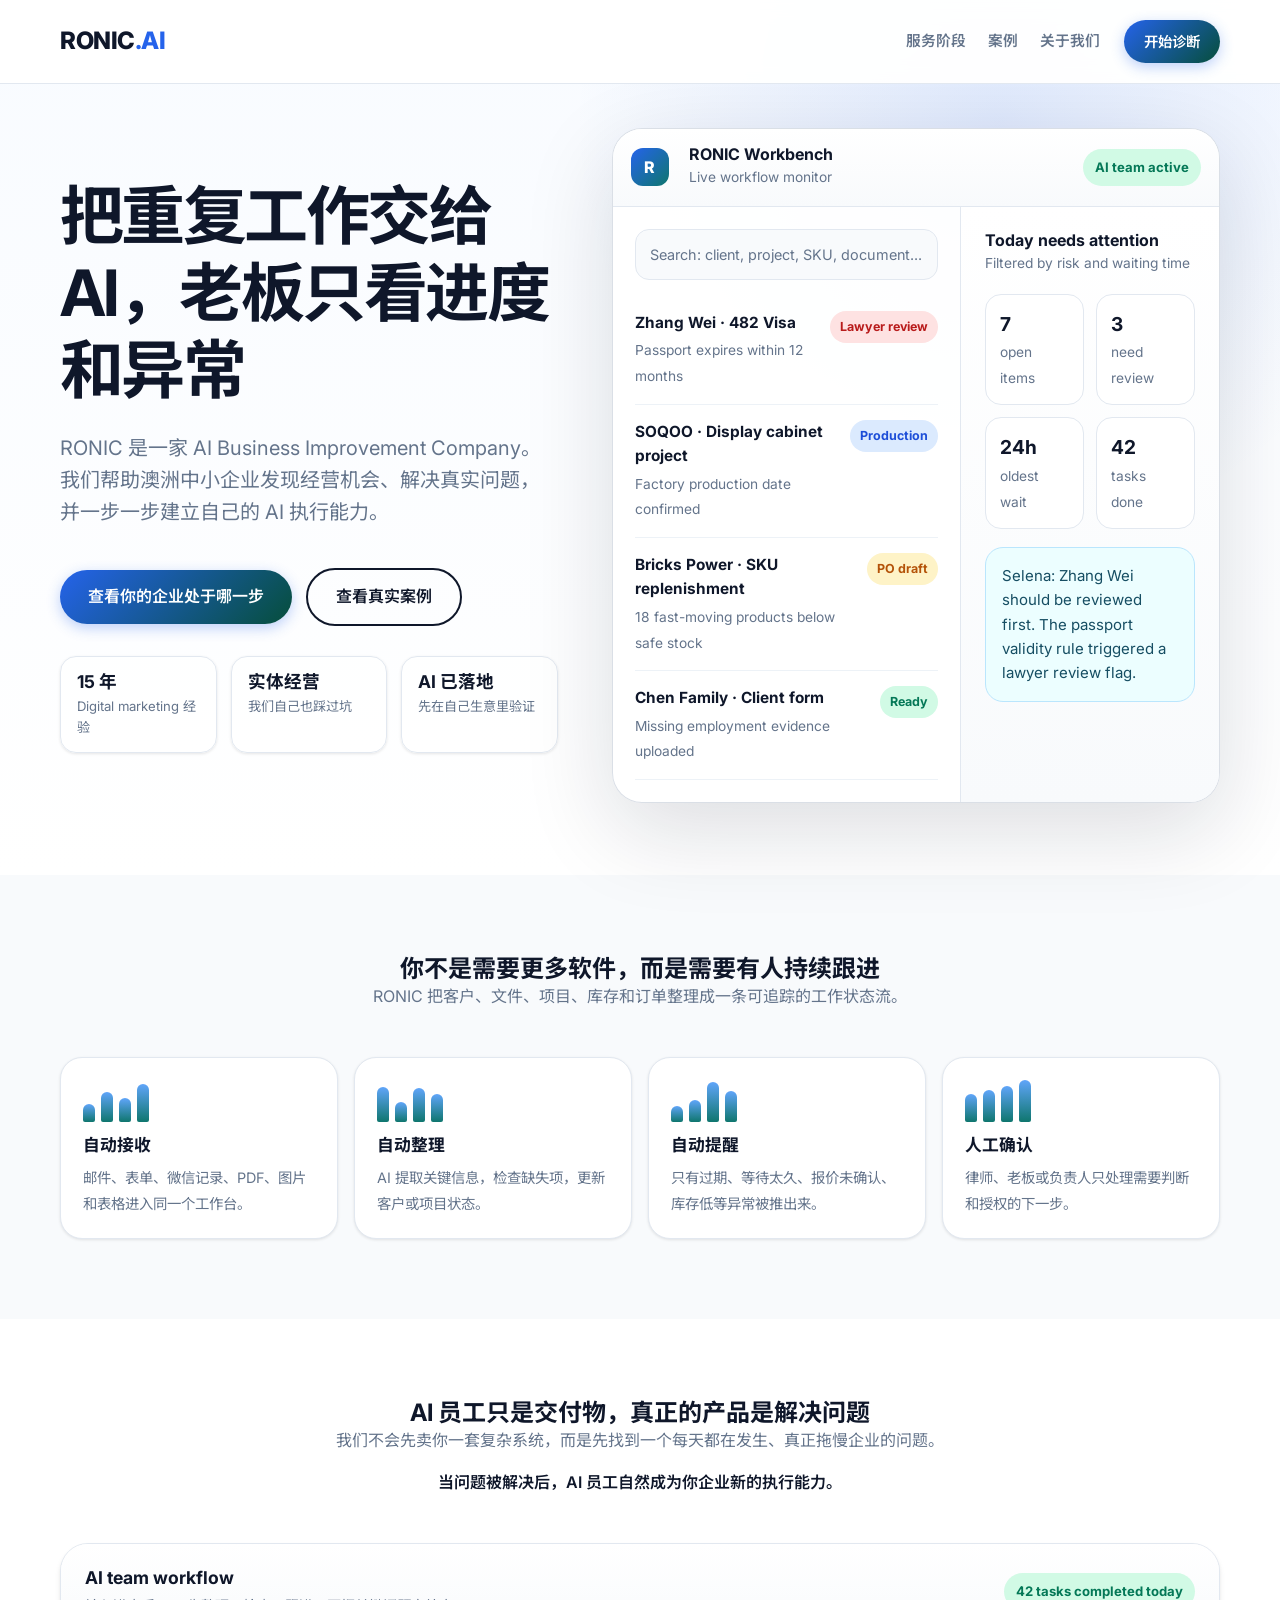
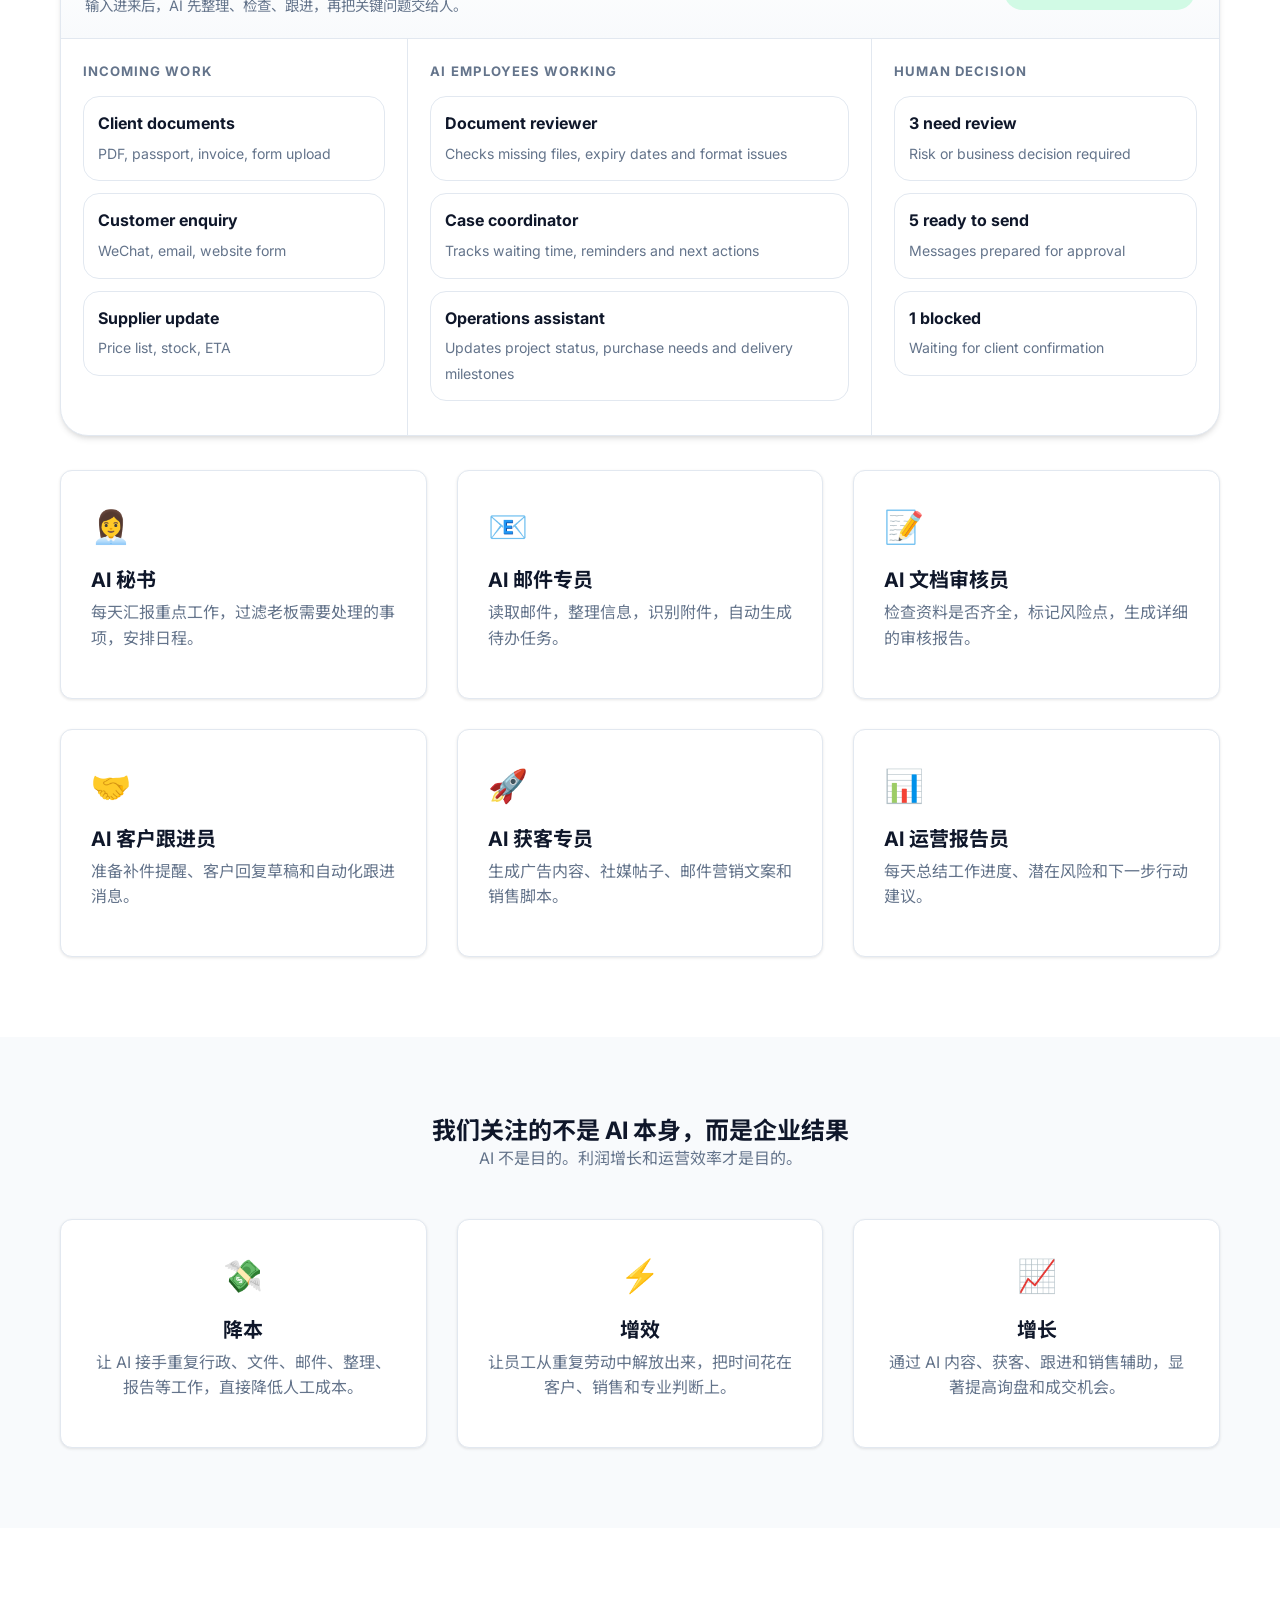
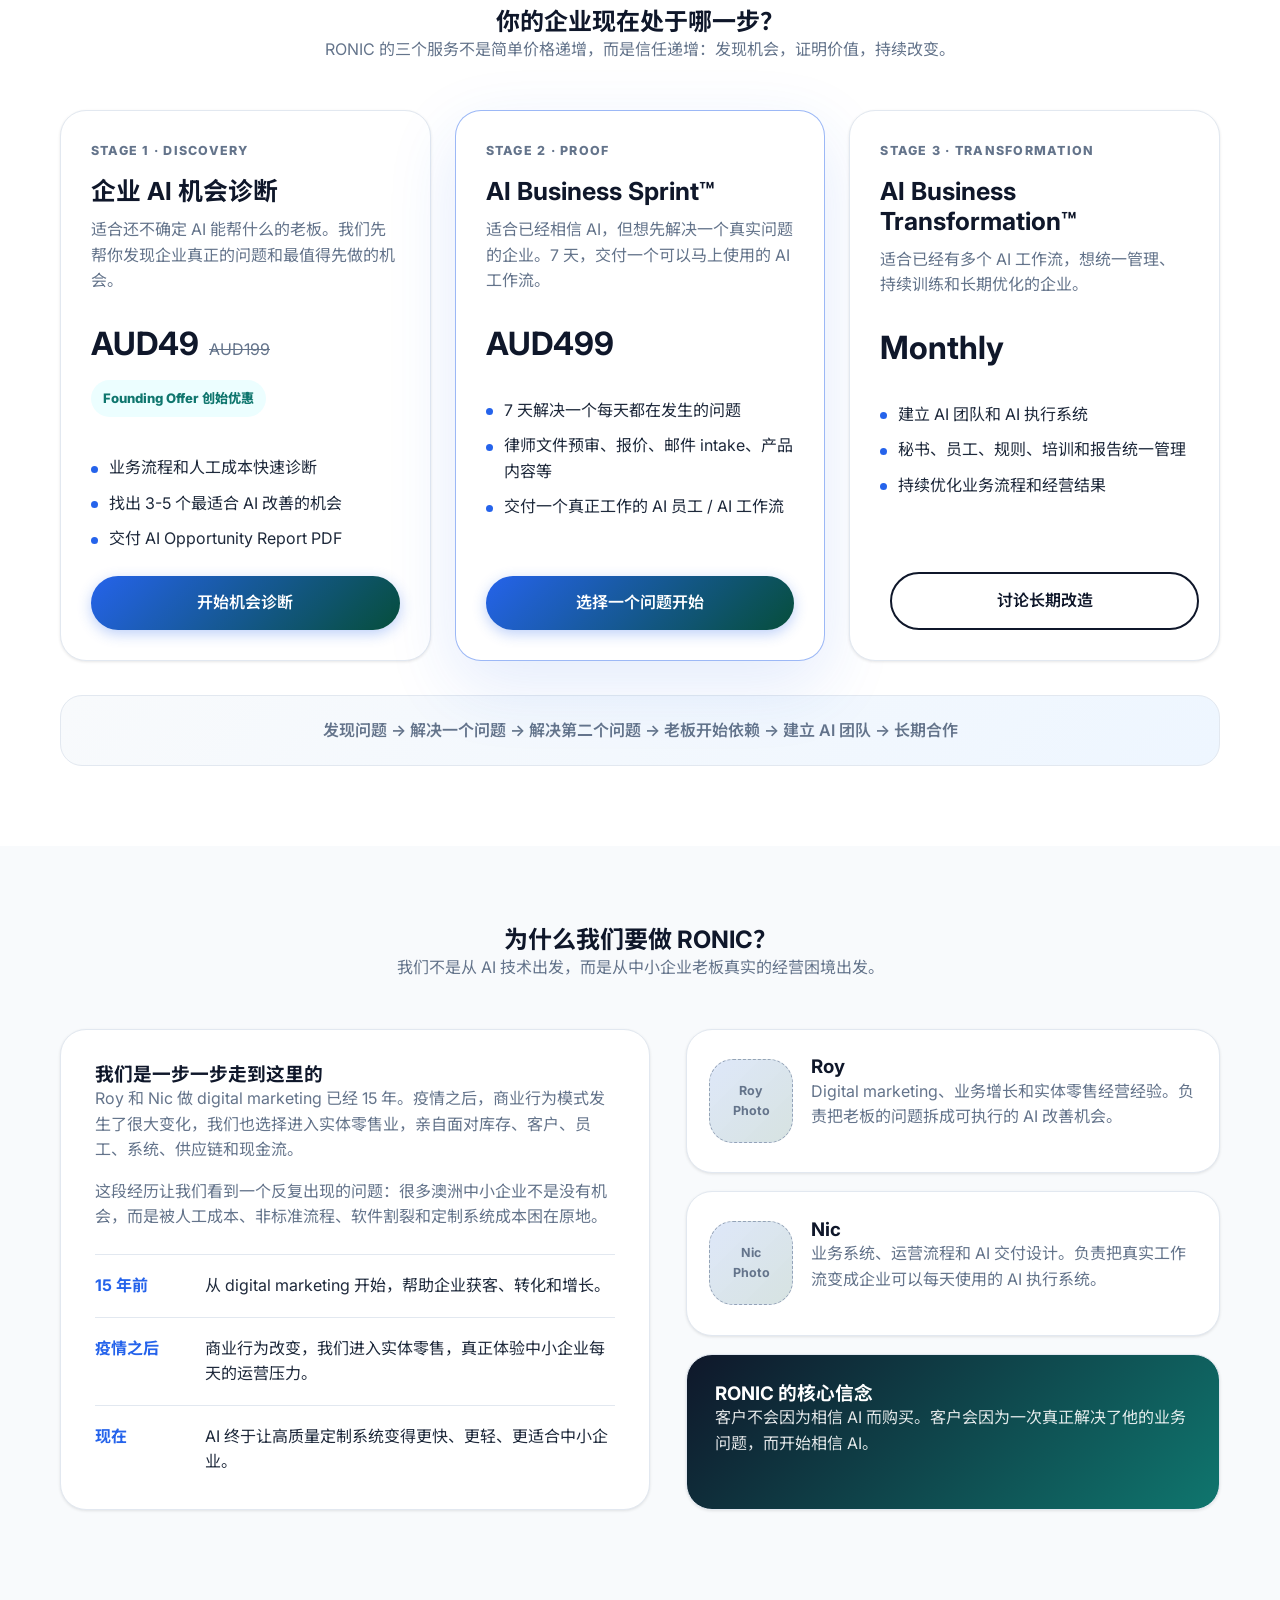
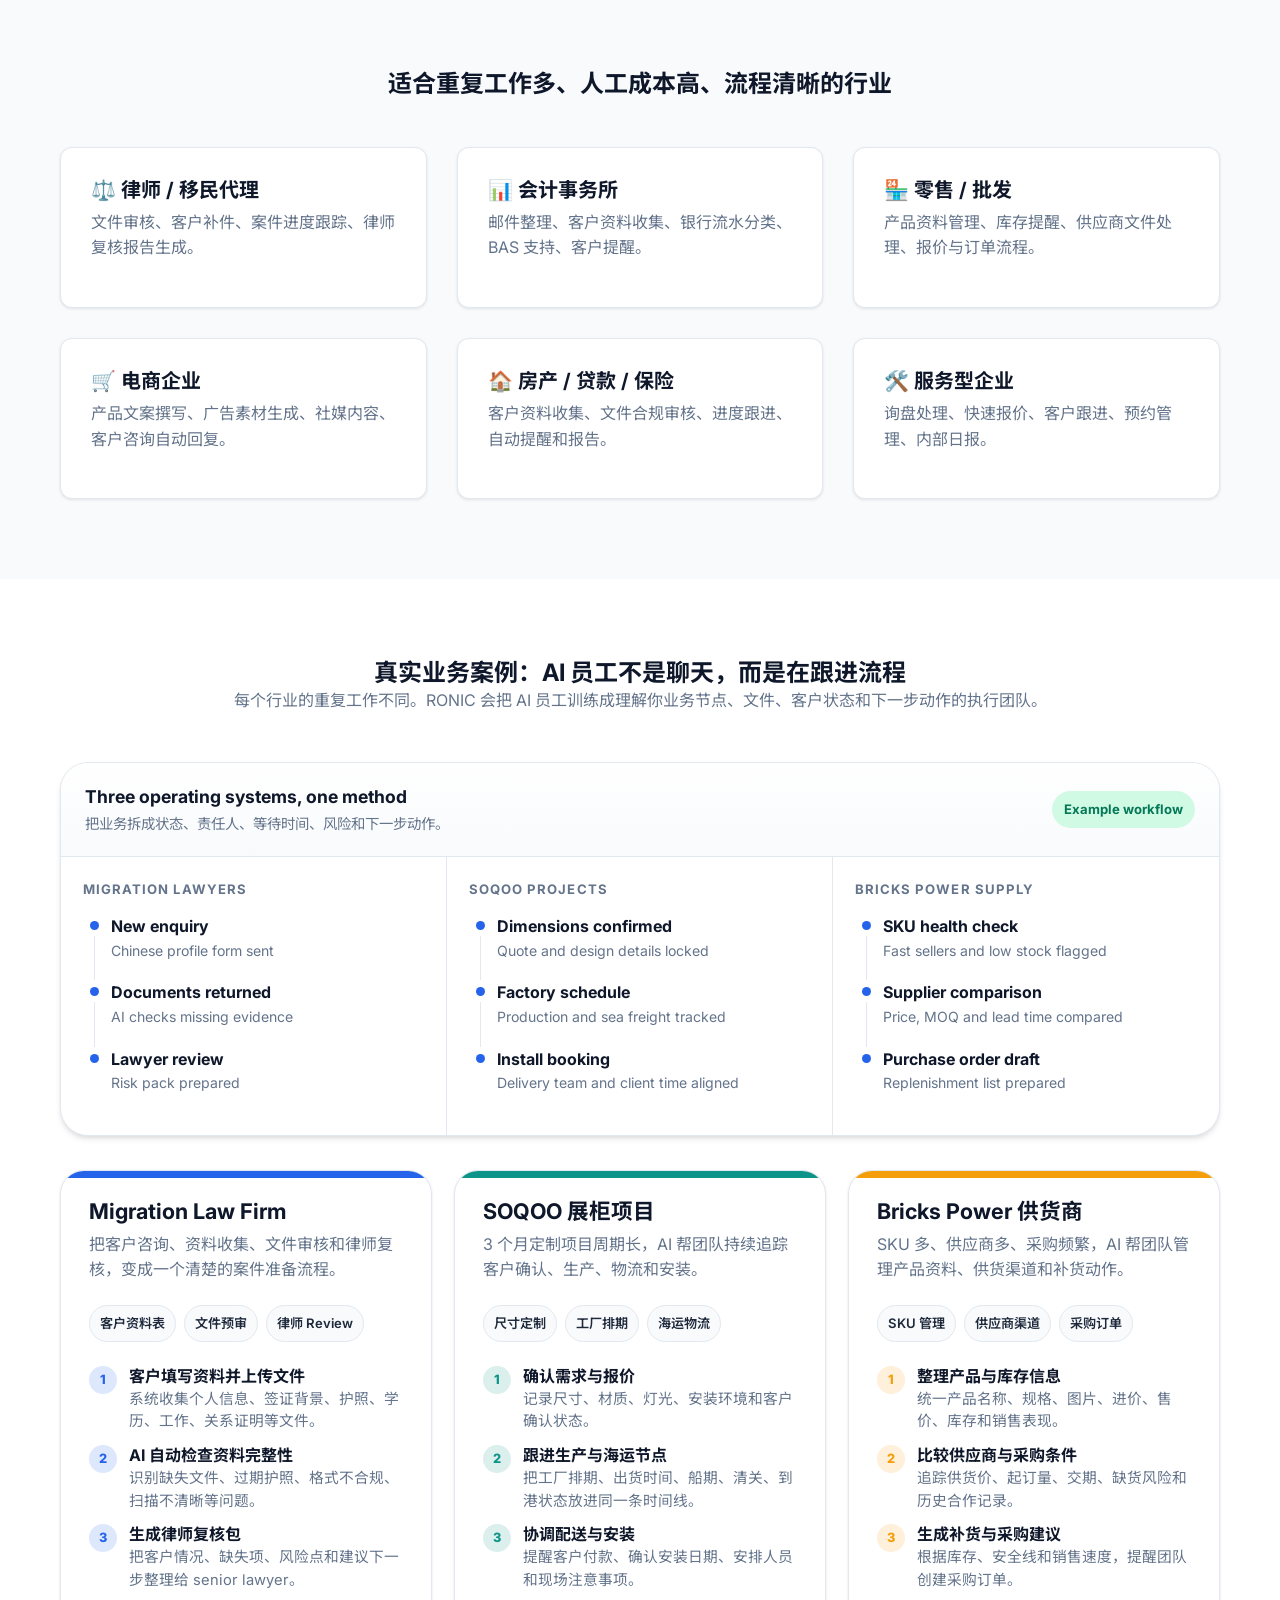
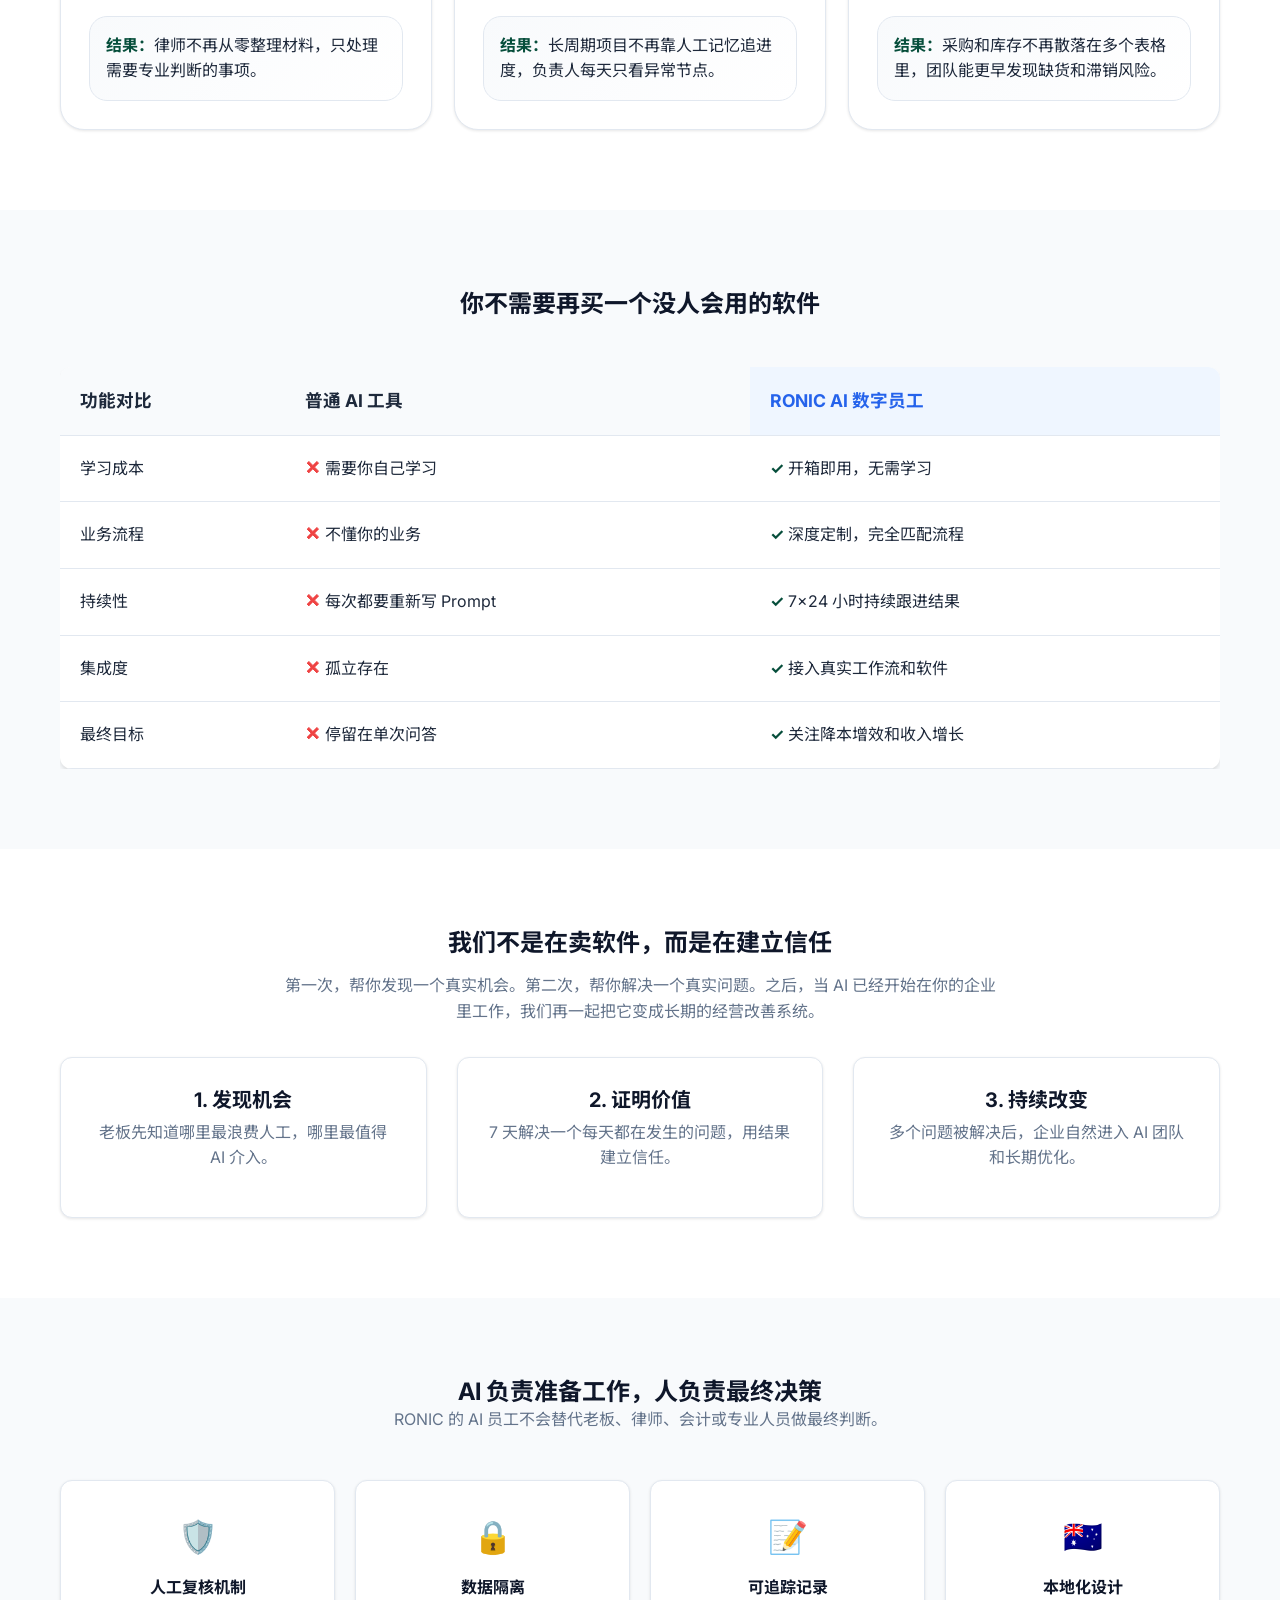
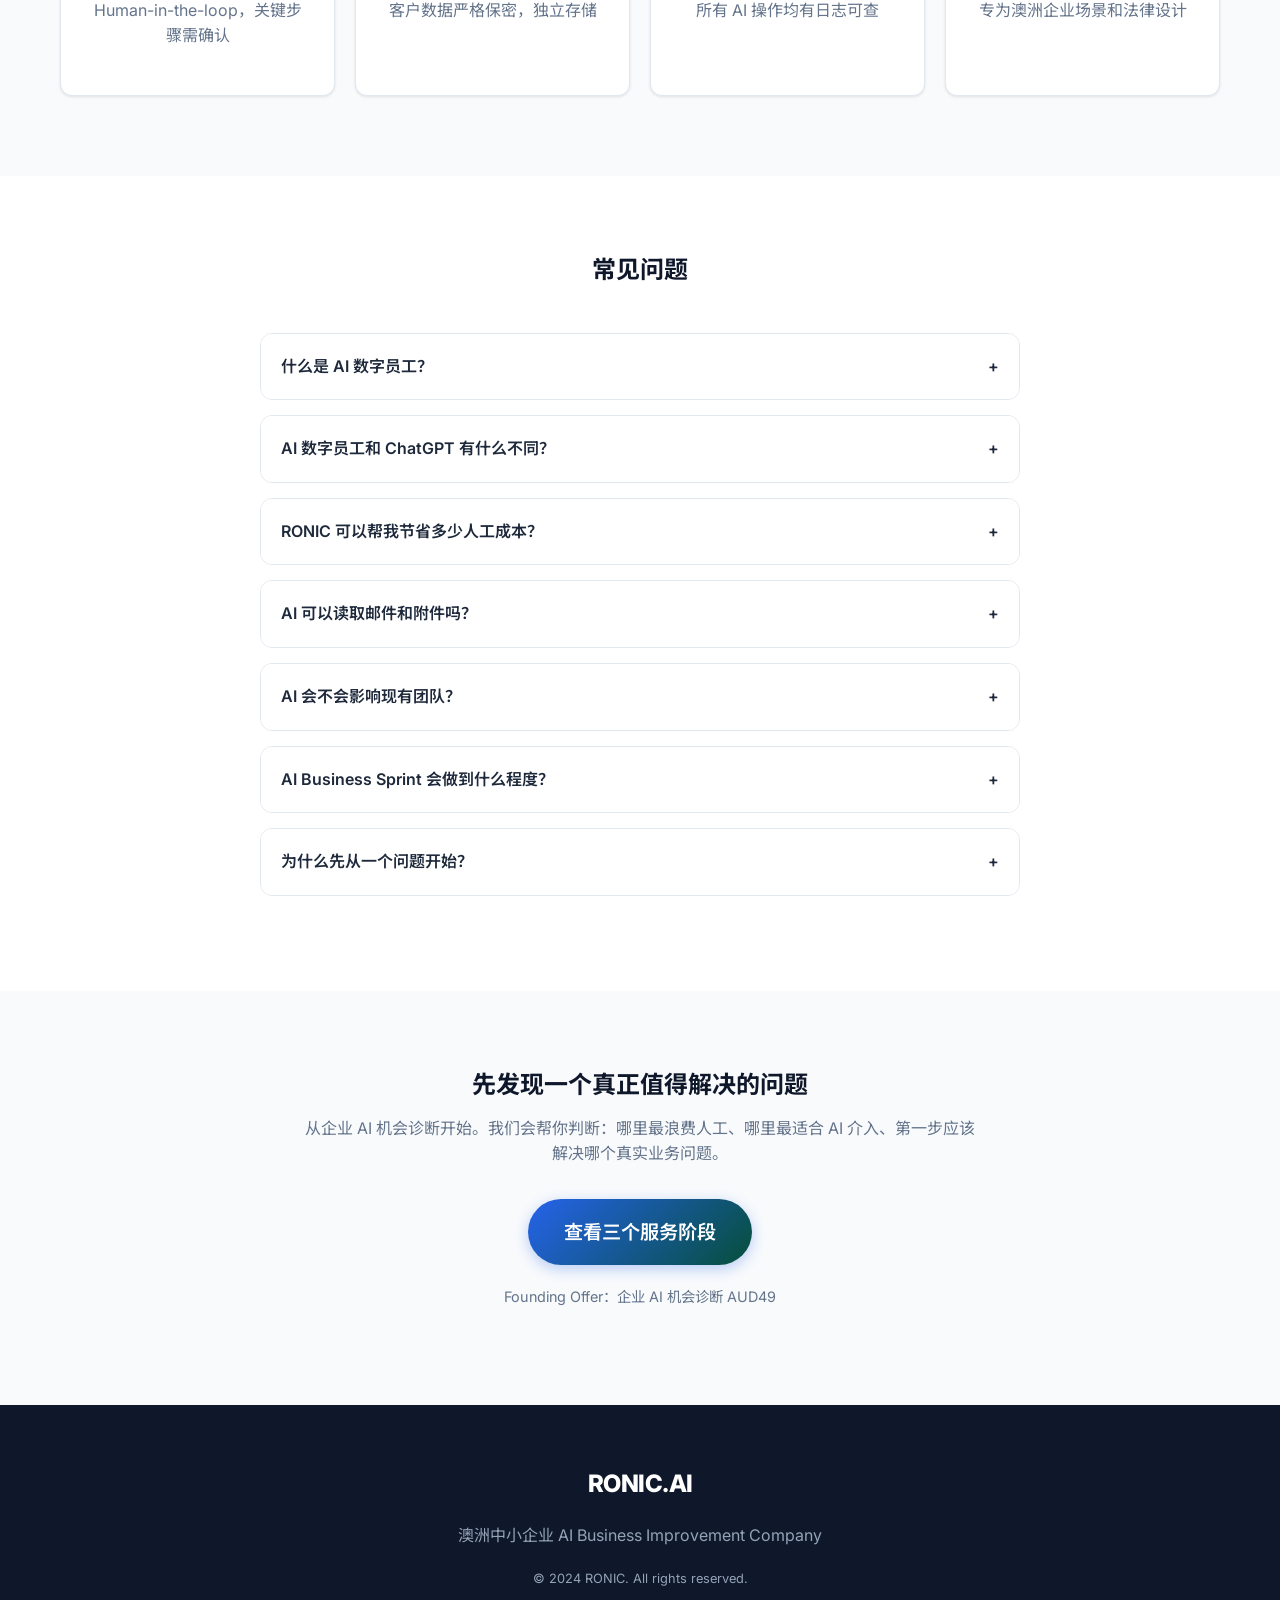
==== commit d17891f0: "Reposition RONIC as AI business improvement" ====
--- a/ronic/index.html
+++ b/ronic/index.html
@@ -3,9 +3,9 @@
 <head>
     <meta charset="UTF-8">
     <meta name="viewport" content="width=device-width, initial-scale=1.0">
-    <title>RONIC｜澳洲中小企业 AI 数字员工与 AI 盈利顾问</title>
-    <meta name="description" content="RONIC 帮助澳洲中小企业通过 AI 数字员工实现降本增效、降低人工成本、提高工作效率和扩大收入。0 开发费用，3 天免费 Demo，预约 1 小时免费 AI 盈利咨询。">
-    <meta name="keywords" content="澳洲中小企业 AI, AI 数字员工，AI 员工，AI 盈利顾问，AI 降本增效，AI 自动化，AI Agent, AI 工作流自动化，AI 邮件处理，AI 文档审核，AI 客户跟进，AI 获客，AI 企业顾问，AI 助理，澳洲 AI 咨询，Melbourne AI consultant, AI for Australian SMEs, AI business automation">
+    <title>RONIC｜澳洲中小企业 AI Business Improvement</title>
+    <meta name="description" content="RONIC 帮助澳洲中小企业持续改善经营，用 AI 找到机会、解决真实业务问题，并逐步建立专属 AI 团队。">
+    <meta name="keywords" content="澳洲中小企业 AI, AI Business Improvement, AI 业务改善, 企业 AI 机会诊断, AI Business Sprint, AI Business Transformation, AI 自动化, AI 工作流自动化, AI 邮件处理, AI 文档审核, AI 客户跟进, AI 企业顾问, 澳洲 AI 咨询, Melbourne AI consultant, AI for Australian SMEs, AI business automation">
     
     <!-- Google Fonts -->
     <link rel="preconnect" href="https://fonts.googleapis.com">
@@ -133,6 +133,24 @@
             display: flex;
             justify-content: space-between;
             align-items: center;
+            gap: 24px;
+        }
+
+        .nav-links {
+            display: flex;
+            align-items: center;
+            gap: 22px;
+            margin-left: auto;
+        }
+
+        .nav-links a {
+            color: var(--text-muted);
+            font-size: 0.92rem;
+            font-weight: 600;
+        }
+
+        .nav-links a:hover {
+            color: var(--accent-color);
         }
 
         .logo {
@@ -521,6 +539,197 @@
             display: block;
             color: var(--text-muted);
             font-size: 0.88rem;
+        }
+
+        .stage-grid {
+            display: grid;
+            grid-template-columns: repeat(3, 1fr);
+            gap: 24px;
+        }
+
+        .stage-card {
+            position: relative;
+            display: flex;
+            flex-direction: column;
+            min-height: 430px;
+            padding: 30px;
+            border-radius: 26px;
+            background: white;
+            border: 1px solid var(--border-color);
+            box-shadow: var(--shadow-sm);
+            overflow: hidden;
+        }
+
+        .stage-card.featured {
+            border-color: rgba(37, 99, 235, 0.45);
+            box-shadow: 0 24px 70px rgba(37, 99, 235, 0.13);
+        }
+
+        .stage-label {
+            color: var(--text-muted);
+            font-size: 0.78rem;
+            font-weight: 800;
+            letter-spacing: 0.1em;
+            text-transform: uppercase;
+            margin-bottom: 16px;
+        }
+
+        .stage-card h3 {
+            font-size: 1.55rem;
+            margin-bottom: 10px;
+        }
+
+        .stage-price {
+            display: flex;
+            align-items: baseline;
+            gap: 10px;
+            margin: 18px 0;
+        }
+
+        .stage-price strong {
+            color: var(--primary-color);
+            font-size: 2rem;
+            line-height: 1;
+        }
+
+        .stage-price span {
+            color: var(--text-muted);
+            text-decoration: line-through;
+        }
+
+        .founding-offer {
+            display: inline-flex;
+            width: fit-content;
+            padding: 8px 12px;
+            border-radius: 999px;
+            background: #ecfeff;
+            color: #0f766e;
+            font-weight: 800;
+            font-size: 0.82rem;
+            margin-bottom: 18px;
+        }
+
+        .stage-list {
+            display: grid;
+            gap: 10px;
+            margin: 20px 0 24px;
+            color: var(--text-main);
+        }
+
+        .stage-list div {
+            padding-left: 18px;
+            position: relative;
+            color: var(--text-main);
+        }
+
+        .stage-list div::before {
+            content: "";
+            position: absolute;
+            left: 0;
+            top: 0.65em;
+            width: 7px;
+            height: 7px;
+            border-radius: 50%;
+            background: var(--accent-color);
+        }
+
+        .stage-card .btn {
+            margin-top: auto;
+            width: 100%;
+        }
+
+        .flywheel {
+            margin-top: 34px;
+            padding: 22px;
+            border-radius: 22px;
+            background: linear-gradient(135deg, #f8fafc, #eef6ff);
+            border: 1px solid var(--border-color);
+            color: var(--text-muted);
+            text-align: center;
+            font-weight: 600;
+        }
+
+        .about-grid {
+            display: grid;
+            grid-template-columns: 1.05fr 0.95fr;
+            gap: 36px;
+            align-items: stretch;
+        }
+
+        .story-card,
+        .founder-card,
+        .quote-card {
+            background: white;
+            border: 1px solid var(--border-color);
+            border-radius: 26px;
+            box-shadow: var(--shadow-sm);
+        }
+
+        .story-card {
+            padding: 34px;
+        }
+
+        .story-timeline {
+            display: grid;
+            gap: 18px;
+            margin-top: 24px;
+        }
+
+        .story-step {
+            display: grid;
+            grid-template-columns: 92px 1fr;
+            gap: 18px;
+            padding-top: 18px;
+            border-top: 1px solid var(--border-color);
+        }
+
+        .story-step strong {
+            color: var(--accent-color);
+        }
+
+        .founder-grid {
+            display: grid;
+            gap: 18px;
+        }
+
+        .founder-card {
+            padding: 22px;
+            display: grid;
+            grid-template-columns: 84px 1fr;
+            gap: 18px;
+            align-items: center;
+        }
+
+        .photo-placeholder {
+            width: 84px;
+            height: 84px;
+            border-radius: 24px;
+            background:
+                linear-gradient(135deg, rgba(37, 99, 235, 0.12), rgba(6, 78, 59, 0.14)),
+                #f8fafc;
+            border: 1px dashed #94a3b8;
+            color: var(--text-muted);
+            display: flex;
+            align-items: center;
+            justify-content: center;
+            font-size: 0.78rem;
+            font-weight: 700;
+            text-align: center;
+        }
+
+        .quote-card {
+            padding: 28px;
+            background: linear-gradient(135deg, #0f172a, #0f766e);
+            color: white;
+        }
+
+        .quote-card p,
+        .quote-card h3 {
+            color: white;
+        }
+
+        .quote-card p {
+            opacity: 0.88;
         }
 
         .icon-box {
@@ -855,7 +1064,9 @@
             .hero-content { grid-template-columns: 1fr; }
             .visual-strip,
             .role-board-grid,
-            .case-board-grid { grid-template-columns: 1fr; }
+            .case-board-grid,
+            .stage-grid,
+            .about-grid { grid-template-columns: 1fr; }
             .trust-row { grid-template-columns: repeat(3, 1fr); }
             .console-body { grid-template-columns: 1fr; }
             .case-list-preview { border-right: 0; border-bottom: 1px solid var(--border-color); }
@@ -865,6 +1076,9 @@
             .case-board-column:last-child { border-bottom: 0; }
             .role-board-head,
             .case-board-head { align-items: flex-start; flex-direction: column; }
+            .nav-links { display: none; }
+            .stage-card { min-height: 0; }
+            .story-step { grid-template-columns: 1fr; gap: 6px; }
             .hero {
                 padding-top: 112px;
                 padding-bottom: 54px;
@@ -917,7 +1131,12 @@
     <header>
         <div class="container nav-flex">
             <div class="logo">RONIC<span>.AI</span></div>
-            <a href="#contact" class="btn btn-primary" style="padding: 10px 20px; font-size: 0.9rem;">免费咨询</a>
+            <nav class="nav-links">
+                <a href="#stages">服务阶段</a>
+                <a href="#case-studies">案例</a>
+                <a href="#about">关于我们</a>
+            </nav>
+            <a href="#stages" class="btn btn-primary" style="padding: 10px 20px; font-size: 0.9rem;">开始诊断</a>
         </div>
     </header>
 
@@ -926,25 +1145,25 @@
         <div class="container hero-content">
             <div>
                 <h1>把重复工作交给 AI，老板只看进度和异常</h1>
-                <p>RONIC 为澳洲中小企业搭建专属 AI 工作台：自动收集资料、跟进客户、整理文件、提醒风险，并把结果交给团队确认。</p>
+                <p>RONIC 是一家 AI Business Improvement Company。我们帮助澳洲中小企业发现经营机会、解决真实问题，并一步一步建立自己的 AI 执行能力。</p>
                 
                 <div class="cta-group">
-                    <a href="#contact" class="btn btn-primary">预约 1 小时免费 AI 盈利咨询</a>
+                    <a href="#stages" class="btn btn-primary">查看你的企业处于哪一步</a>
                     <a href="#case-studies" class="btn btn-outline">查看真实案例</a>
                 </div>
 
                 <div class="trust-row">
                     <div class="trust-item">
-                        <strong>0 开发费</strong>
-                        <span>先做 Demo，满意后再上岗</span>
+                        <strong>15 年</strong>
+                        <span>Digital marketing 经验</span>
                     </div>
                     <div class="trust-item">
-                        <strong>3 天 Demo</strong>
-                        <span>用你的真实流程演示</span>
+                        <strong>实体经营</strong>
+                        <span>我们自己也踩过坑</span>
                     </div>
                     <div class="trust-item">
-                        <strong>人工确认</strong>
-                        <span>关键动作由团队复核</span>
+                        <strong>AI 已落地</strong>
+                        <span>先在自己生意里验证</span>
                     </div>
                 </div>
             </div>
@@ -1069,9 +1288,9 @@
     <section id="solution" class="section">
         <div class="container">
             <div class="text-center mb-12">
-                <h2>RONIC 帮你招聘 AI 数字员工</h2>
-                <p class="mb-4">AI 数字员工不是普通聊天机器人，它是被训练去完成具体岗位工作的专业助手。</p>
-                <p style="font-weight: 600; color: var(--primary-color);">你的企业不一定需要更多真人员工，但一定需要更多“完成工作的能力”。</p>
+                <h2>AI 员工只是交付物，真正的产品是解决问题</h2>
+                <p class="mb-4">我们不会先卖你一套复杂系统，而是先找到一个每天都在发生、真正拖慢企业的问题。</p>
+                <p style="font-weight: 600; color: var(--primary-color);">当问题被解决后，AI 员工自然成为你企业新的执行能力。</p>
             </div>
 
             <div class="role-board">
@@ -1167,47 +1386,118 @@
         </div>
     </section>
 
-    <!-- Process -->
-    <section class="section">
+    <!-- Stages -->
+    <section id="stages" class="section">
         <div class="container">
             <div class="text-center mb-12">
-                <h2>从免费咨询到 AI 员工正式上岗，只需 5 步</h2>
-            </div>
-
-            <div class="grid-2">
-                <div class="process-step">
-                    <div class="step-number">1</div>
-                    <div>
-                        <h3>免费 1 小时 AI 盈利咨询</h3>
-                        <p>了解你的业务、团队、成本、流程和最痛的重复工作。</p>
-                    </div>
-                </div>
-                <div class="process-step">
-                    <div class="step-number">2</div>
-                    <div>
-                        <h3>制定 AI 员工策略</h3>
-                        <p>找出第一位最值得招聘的 AI 员工，明确节省成本和提升效率的目标。</p>
-                    </div>
-                </div>
-                <div class="process-step">
-                    <div class="step-number">3</div>
-                    <div>
-                        <h3>3 天免费工作台 Demo</h3>
-                        <p>免费开发可演示的 AI 工作台，让你亲眼看到 AI 如何真正工作。</p>
-                    </div>
-                </div>
-                <div class="process-step">
-                    <div class="step-number">4</div>
-                    <div>
-                        <h3>培训 AI 员工</h3>
-                        <p>根据你的流程、规则、文件、语气要求进行深度训练。</p>
-                    </div>
-                </div>
-                <div class="process-step">
-                    <div class="step-number">5</div>
-                    <div>
-                        <h3>1 周试工 + 正式入职</h3>
-                        <p>真实场景试工优化，确认后按月支付服务费，持续维护升级。</p>
+                <h2>你的企业现在处于哪一步？</h2>
+                <p>RONIC 的三个服务不是简单价格递增，而是信任递增：发现机会，证明价值，持续改变。</p>
+            </div>
+
+            <div class="stage-grid">
+                <div class="stage-card">
+                    <div class="stage-label">Stage 1 · Discovery</div>
+                    <h3>企业 AI 机会诊断</h3>
+                    <p>适合还不确定 AI 能帮什么的老板。我们先帮你发现企业真正的问题和最值得先做的机会。</p>
+                    <div class="stage-price">
+                        <strong>AUD49</strong>
+                        <span>AUD199</span>
+                    </div>
+                    <div class="founding-offer">Founding Offer 创始优惠</div>
+                    <div class="stage-list">
+                        <div>业务流程和人工成本快速诊断</div>
+                        <div>找出 3-5 个最适合 AI 改善的机会</div>
+                        <div>交付 AI Opportunity Report PDF</div>
+                    </div>
+                    <a href="#contact" class="btn btn-primary">开始机会诊断</a>
+                </div>
+
+                <div class="stage-card featured">
+                    <div class="stage-label">Stage 2 · Proof</div>
+                    <h3>AI Business Sprint™</h3>
+                    <p>适合已经相信 AI，但想先解决一个真实问题的企业。7 天，交付一个可以马上使用的 AI 工作流。</p>
+                    <div class="stage-price">
+                        <strong>AUD499</strong>
+                    </div>
+                    <div class="stage-list">
+                        <div>7 天解决一个每天都在发生的问题</div>
+                        <div>律师文件预审、报价、邮件 intake、产品内容等</div>
+                        <div>交付一个真正工作的 AI 员工 / AI 工作流</div>
+                    </div>
+                    <a href="#contact" class="btn btn-primary">选择一个问题开始</a>
+                </div>
+
+                <div class="stage-card">
+                    <div class="stage-label">Stage 3 · Transformation</div>
+                    <h3>AI Business Transformation™</h3>
+                    <p>适合已经有多个 AI 工作流，想统一管理、持续训练和长期优化的企业。</p>
+                    <div class="stage-price">
+                        <strong>Monthly</strong>
+                    </div>
+                    <div class="stage-list">
+                        <div>建立 AI 团队和 AI 执行系统</div>
+                        <div>秘书、员工、规则、培训和报告统一管理</div>
+                        <div>持续优化业务流程和经营结果</div>
+                    </div>
+                    <a href="#contact" class="btn btn-outline">讨论长期改造</a>
+                </div>
+
+            </div>
+
+            <div class="flywheel">
+                发现问题 → 解决一个问题 → 解决第二个问题 → 老板开始依赖 → 建立 AI 团队 → 长期合作
+            </div>
+        </div>
+    </section>
+
+    <!-- About -->
+    <section id="about" class="section section-bg">
+        <div class="container">
+            <div class="text-center mb-12">
+                <h2>为什么我们要做 RONIC？</h2>
+                <p>我们不是从 AI 技术出发，而是从中小企业老板真实的经营困境出发。</p>
+            </div>
+
+            <div class="about-grid">
+                <div class="story-card">
+                    <h3>我们是一步一步走到这里的</h3>
+                    <p>Roy 和 Nic 做 digital marketing 已经 15 年。疫情之后，商业行为模式发生了很大变化，我们也选择进入实体零售业，亲自面对库存、客户、员工、系统、供应链和现金流。</p>
+                    <p>这段经历让我们看到一个反复出现的问题：很多澳洲中小企业不是没有机会，而是被人工成本、非标准流程、软件割裂和定制系统成本困在原地。</p>
+
+                    <div class="story-timeline">
+                        <div class="story-step">
+                            <strong>15 年前</strong>
+                            <div>从 digital marketing 开始，帮助企业获客、转化和增长。</div>
+                        </div>
+                        <div class="story-step">
+                            <strong>疫情之后</strong>
+                            <div>商业行为改变，我们进入实体零售，真正体验中小企业每天的运营压力。</div>
+                        </div>
+                        <div class="story-step">
+                            <strong>现在</strong>
+                            <div>AI 终于让高质量定制系统变得更快、更轻、更适合中小企业。</div>
+                        </div>
+                    </div>
+                </div>
+
+                <div class="founder-grid">
+                    <div class="founder-card">
+                        <div class="photo-placeholder">Roy<br>Photo</div>
+                        <div>
+                            <h3>Roy</h3>
+                            <p>Digital marketing、业务增长和实体零售经营经验。负责把老板的问题拆成可执行的 AI 改善机会。</p>
+                        </div>
+                    </div>
+                    <div class="founder-card">
+                        <div class="photo-placeholder">Nic<br>Photo</div>
+                        <div>
+                            <h3>Nic</h3>
+                            <p>业务系统、运营流程和 AI 交付设计。负责把真实工作流变成企业可以每天使用的 AI 执行系统。</p>
+                        </div>
+                    </div>
+                    <div class="quote-card">
+                        <h3>RONIC 的核心信念</h3>
+                        <p>客户不会因为相信 AI 而购买。客户会因为一次真正解决了他的业务问题，而开始相信 AI。</p>
                     </div>
                 </div>
             </div>
@@ -1263,7 +1553,7 @@
                         <strong>Three operating systems, one method</strong>
                         <span>把业务拆成状态、责任人、等待时间、风险和下一步动作。</span>
                     </div>
-                    <div class="console-status">Live demo structure</div>
+                    <div class="console-status">Example workflow</div>
                 </div>
                 <div class="case-board-grid">
                     <div class="case-board-column">
@@ -1413,32 +1703,26 @@
         </div>
     </section>
 
-    <!-- Pricing -->
+    <!-- Belief -->
     <section class="section">
         <div class="container text-center">
-            <h2 class="mb-4">0 开发费用，满意后再让 AI 员工正式上岗</h2>
-            <p class="mb-8" style="max-width: 600px; margin-left: auto; margin-right: auto;">我们降低企业尝试 AI 的门槛。你不需要一开始支付高额开发费。</p>
+            <h2 class="mb-4">我们不是在卖软件，而是在建立信任</h2>
+            <p class="mb-8" style="max-width: 720px; margin-left: auto; margin-right: auto;">第一次，帮你发现一个真实机会。第二次，帮你解决一个真实问题。之后，当 AI 已经开始在你的企业里工作，我们再一起把它变成长期的经营改善系统。</p>
             
-            <div class="grid-4 mb-12" style="justify-content: center; display: flex; gap: 20px; flex-wrap: wrap;">
-                <div class="card" style="flex: 1; min-width: 200px;">
-                    <h4>免费咨询</h4>
-                    <p>1 小时深度诊断</p>
-                </div>
-                <div class="card" style="flex: 1; min-width: 200px; border-color: var(--accent-color);">
-                    <h4>免费 Demo</h4>
-                    <p>3 天真实场景演示</p>
-                </div>
-                <div class="card" style="flex: 1; min-width: 200px;">
-                    <h4>按需培训</h4>
-                    <p>确认后支付培训费</p>
-                </div>
-                <div class="card" style="flex: 1; min-width: 200px;">
-                    <h4>月度订阅</h4>
-                    <p>试工后按月付费</p>
-                </div>
-            </div>
-
-            <a href="#contact" class="btn btn-primary">预约免费咨询，估算你的第一位 AI 员工</a>
+            <div class="grid-3">
+                <div class="card">
+                    <h3>1. 发现机会</h3>
+                    <p>老板先知道哪里最浪费人工，哪里最值得 AI 介入。</p>
+                </div>
+                <div class="card">
+                    <h3>2. 证明价值</h3>
+                    <p>7 天解决一个每天都在发生的问题，用结果建立信任。</p>
+                </div>
+                <div class="card">
+                    <h3>3. 持续改变</h3>
+                    <p>多个问题被解决后，企业自然进入 AI 团队和长期优化。</p>
+                </div>
+            </div>
         </div>
     </section>
 
@@ -1491,7 +1775,7 @@
             </div>
             <div class="faq-item">
                 <div class="faq-question">RONIC 可以帮我节省多少人工成本？ <span class="faq-icon">+</span></div>
-                <div class="faq-answer">根据行业不同，通常可以承担 0.5 到 2 个全职初级岗位的重复工作量，具体取决于流程的标准化程度。我们在免费咨询中会为你做详细测算。</div>
+                <div class="faq-answer">根据行业不同，通常可以承担 0.5 到 2 个全职初级岗位的重复工作量，具体取决于流程的标准化程度。我们会在企业 AI 机会诊断中帮你估算。</div>
             </div>
             <div class="faq-item">
                 <div class="faq-question">AI 可以读取邮件和附件吗？ <span class="faq-icon">+</span></div>
@@ -1502,12 +1786,12 @@
                 <div class="faq-answer">我们的目标是减少重复性工作，而不是替代人。AI 处理繁琐事务，让真人员工专注于高价值客户服务、专业判断和业务增长，从而提升整体团队价值。</div>
             </div>
             <div class="faq-item">
-                <div class="faq-question">3 天 Demo 会做到什么程度？ <span class="faq-icon">+</span></div>
-                <div class="faq-answer">我们会针对你最痛的一个场景（如自动回复询盘或审核合同），搭建一个可运行的原型。你可以亲自测试它的输入输出，看它是否真正理解你的需求。</div>
+                <div class="faq-question">AI Business Sprint 会做到什么程度？ <span class="faq-icon">+</span></div>
+                <div class="faq-answer">我们会针对一个真实业务问题，例如文档预审、报价整理、邮件 intake 或产品内容，交付一个可以开始使用的 AI 工作流，而不是停留在概念演示。</div>
             </div>
              <div class="faq-item">
-                <div class="faq-question">如果 Demo 不满意怎么办？ <span class="faq-icon">+</span></div>
-                <div class="faq-answer">完全免费，没有任何义务。Demo 的目的就是让你零风险验证效果。如果不满意，我们可以调整方向或者终止合作，你不需要支付任何费用。</div>
+                <div class="faq-question">为什么先从一个问题开始？ <span class="faq-icon">+</span></div>
+                <div class="faq-answer">因为老板不会因为相信 AI 而购买，而是因为一个真实问题被解决后开始信任 AI。我们先解决一个问题，再逐步建立企业自己的 AI 执行能力。</div>
             </div>
         </div>
     </section>
@@ -1515,10 +1799,10 @@
     <!-- Final CTA -->
     <section id="contact" class="section section-bg text-center">
         <div class="container">
-            <h2 class="mb-4">免费找到你企业最值得招聘的第一位 AI 员工</h2>
-            <p class="mb-8" style="max-width: 600px; margin-left: auto; margin-right: auto;">预约 1 小时免费 AI 盈利咨询。我们会帮你判断：你的企业哪里最浪费人工、哪里最适合 AI 接手、第一位 AI 员工应该做什么。</p>
-            <a href="#contact" class="btn btn-primary" style="font-size: 1.2rem; padding: 18px 36px;">预约 1 小时免费 AI 盈利咨询</a>
-            <p style="margin-top: 20px; font-size: 0.9rem;">名额有限，本周仅剩 3 个免费咨询时段</p>
+            <h2 class="mb-4">先发现一个真正值得解决的问题</h2>
+            <p class="mb-8" style="max-width: 680px; margin-left: auto; margin-right: auto;">从企业 AI 机会诊断开始。我们会帮你判断：哪里最浪费人工、哪里最适合 AI 介入、第一步应该解决哪个真实业务问题。</p>
+            <a href="#stages" class="btn btn-primary" style="font-size: 1.2rem; padding: 18px 36px;">查看三个服务阶段</a>
+            <p style="margin-top: 20px; font-size: 0.9rem;">Founding Offer：企业 AI 机会诊断 AUD49</p>
         </div>
     </section>
 
@@ -1526,7 +1810,7 @@
     <footer>
         <div class="container">
             <div class="logo">RONIC.AI</div>
-            <p>澳洲中小企业 AI 数字员工服务商</p>
+            <p>澳洲中小企业 AI Business Improvement Company</p>
             <p style="margin-top: 20px; font-size: 0.8rem;">&copy; 2024 RONIC. All rights reserved.</p>
         </div>
     </footer>
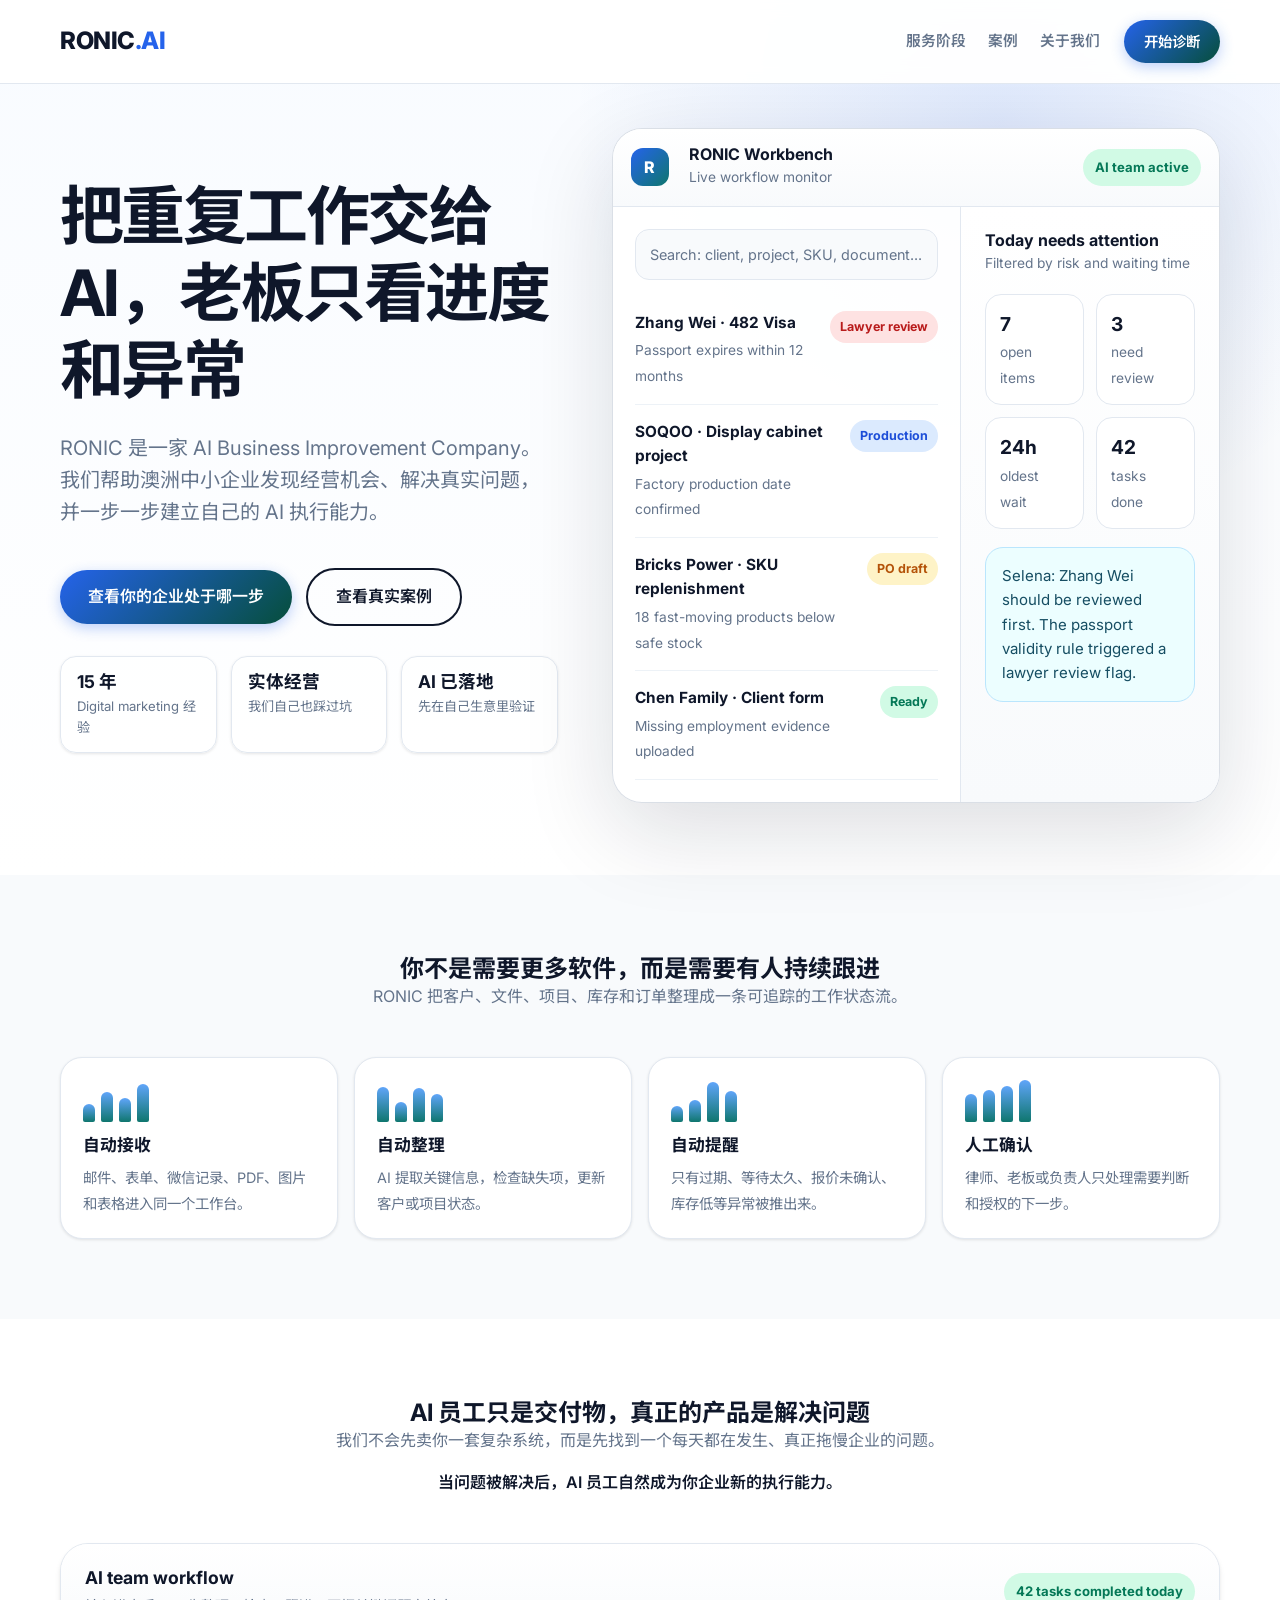
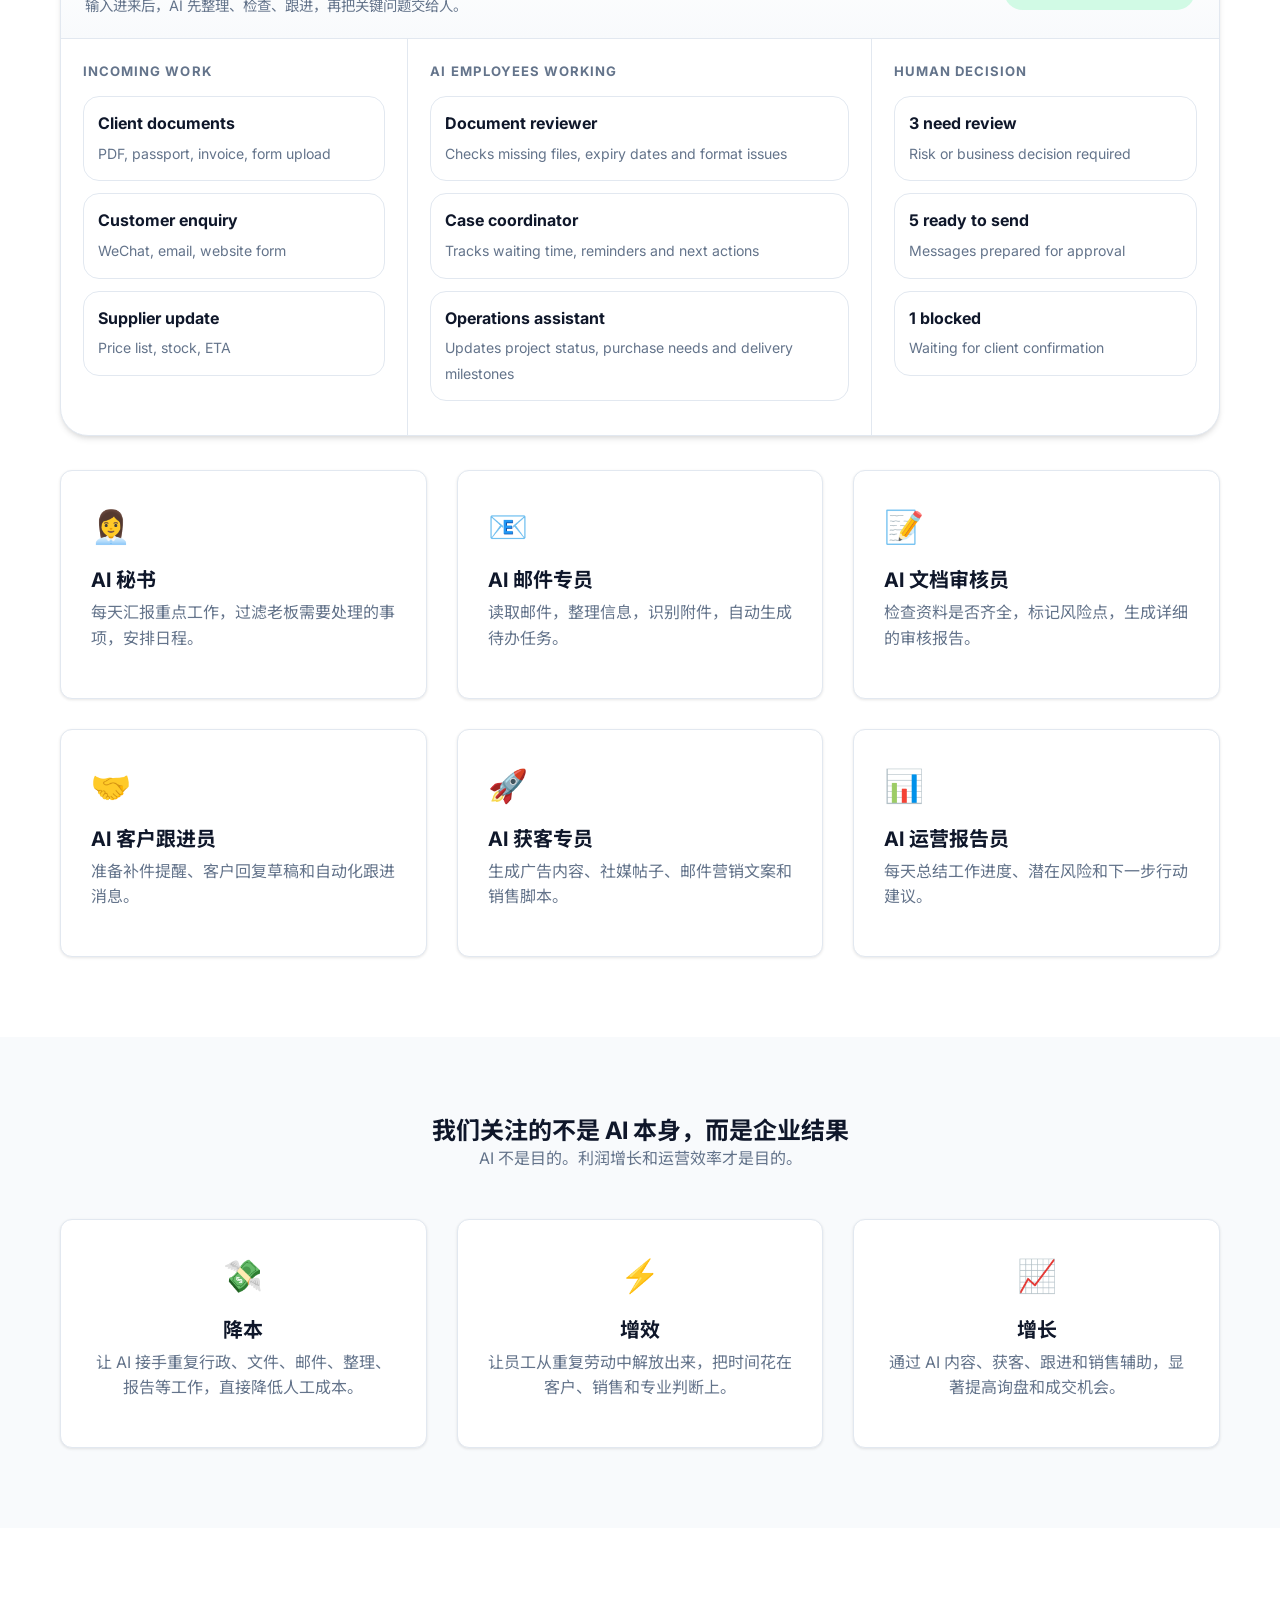
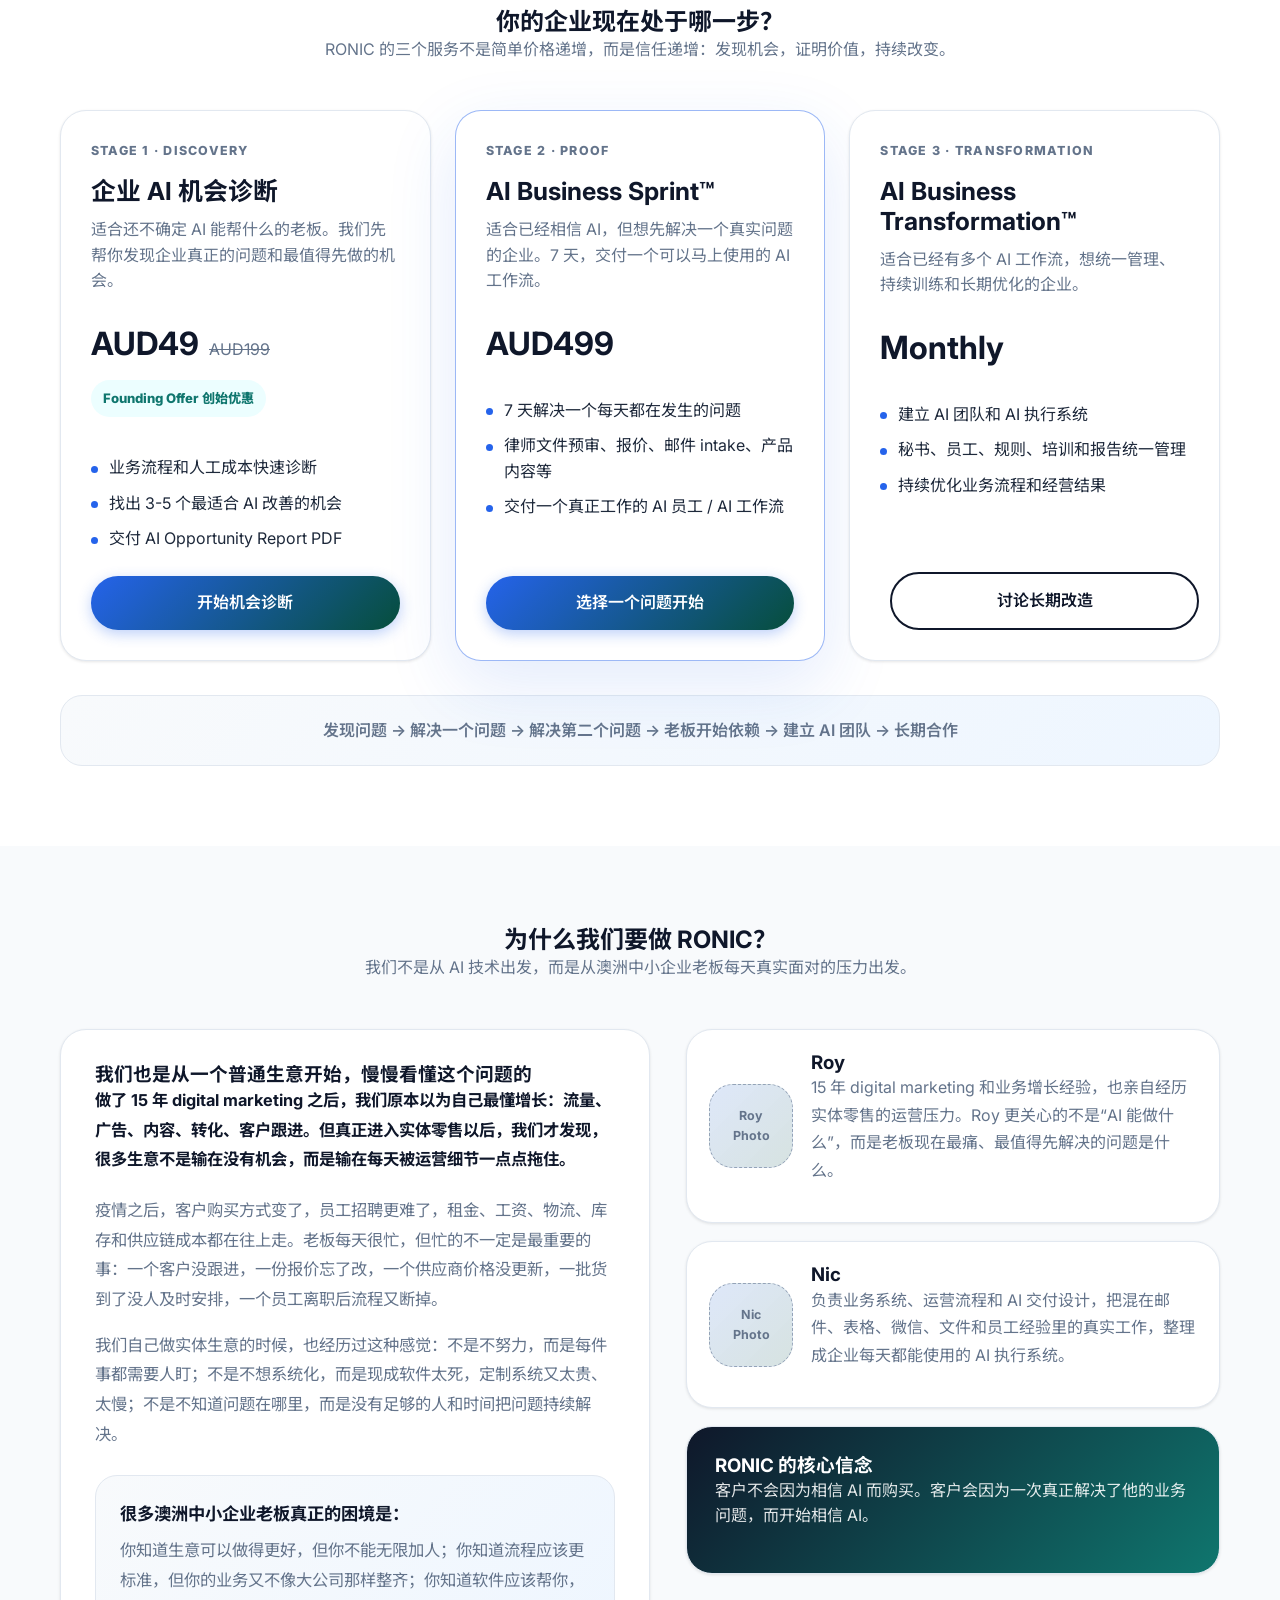
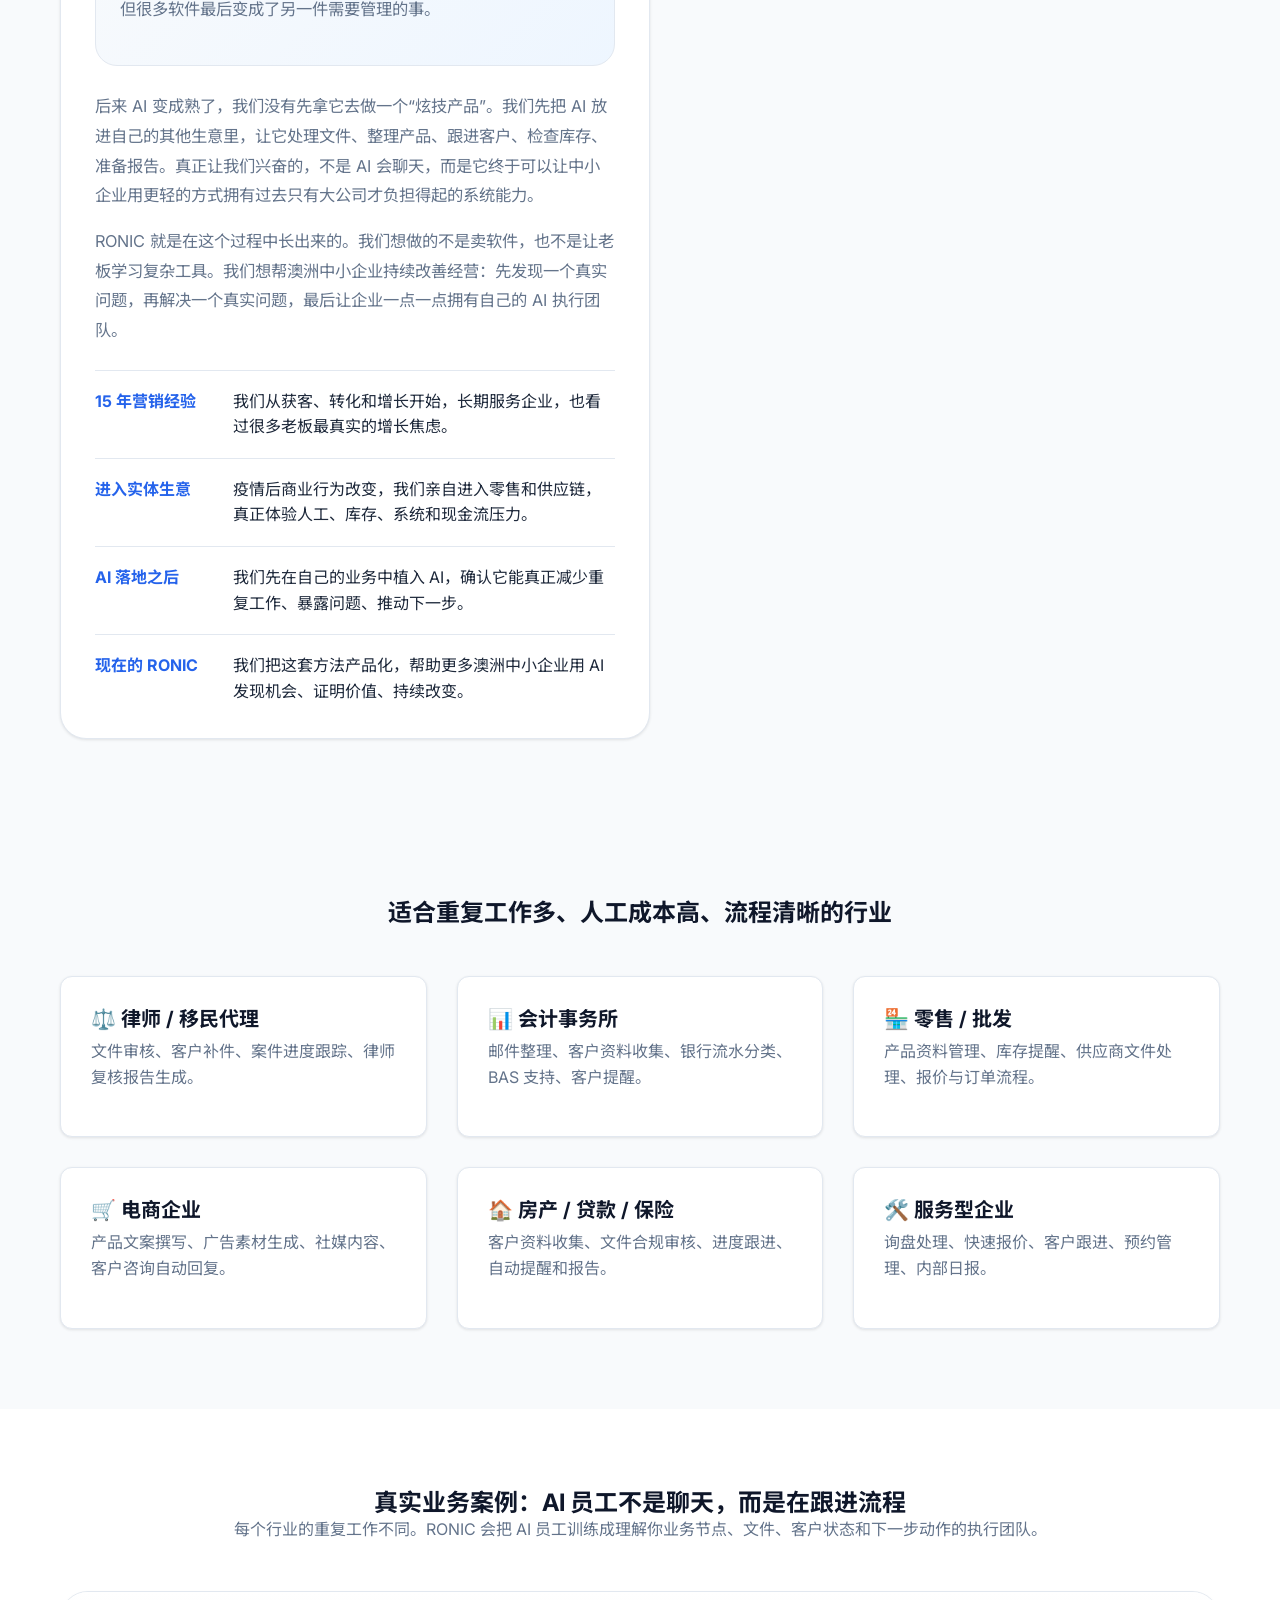
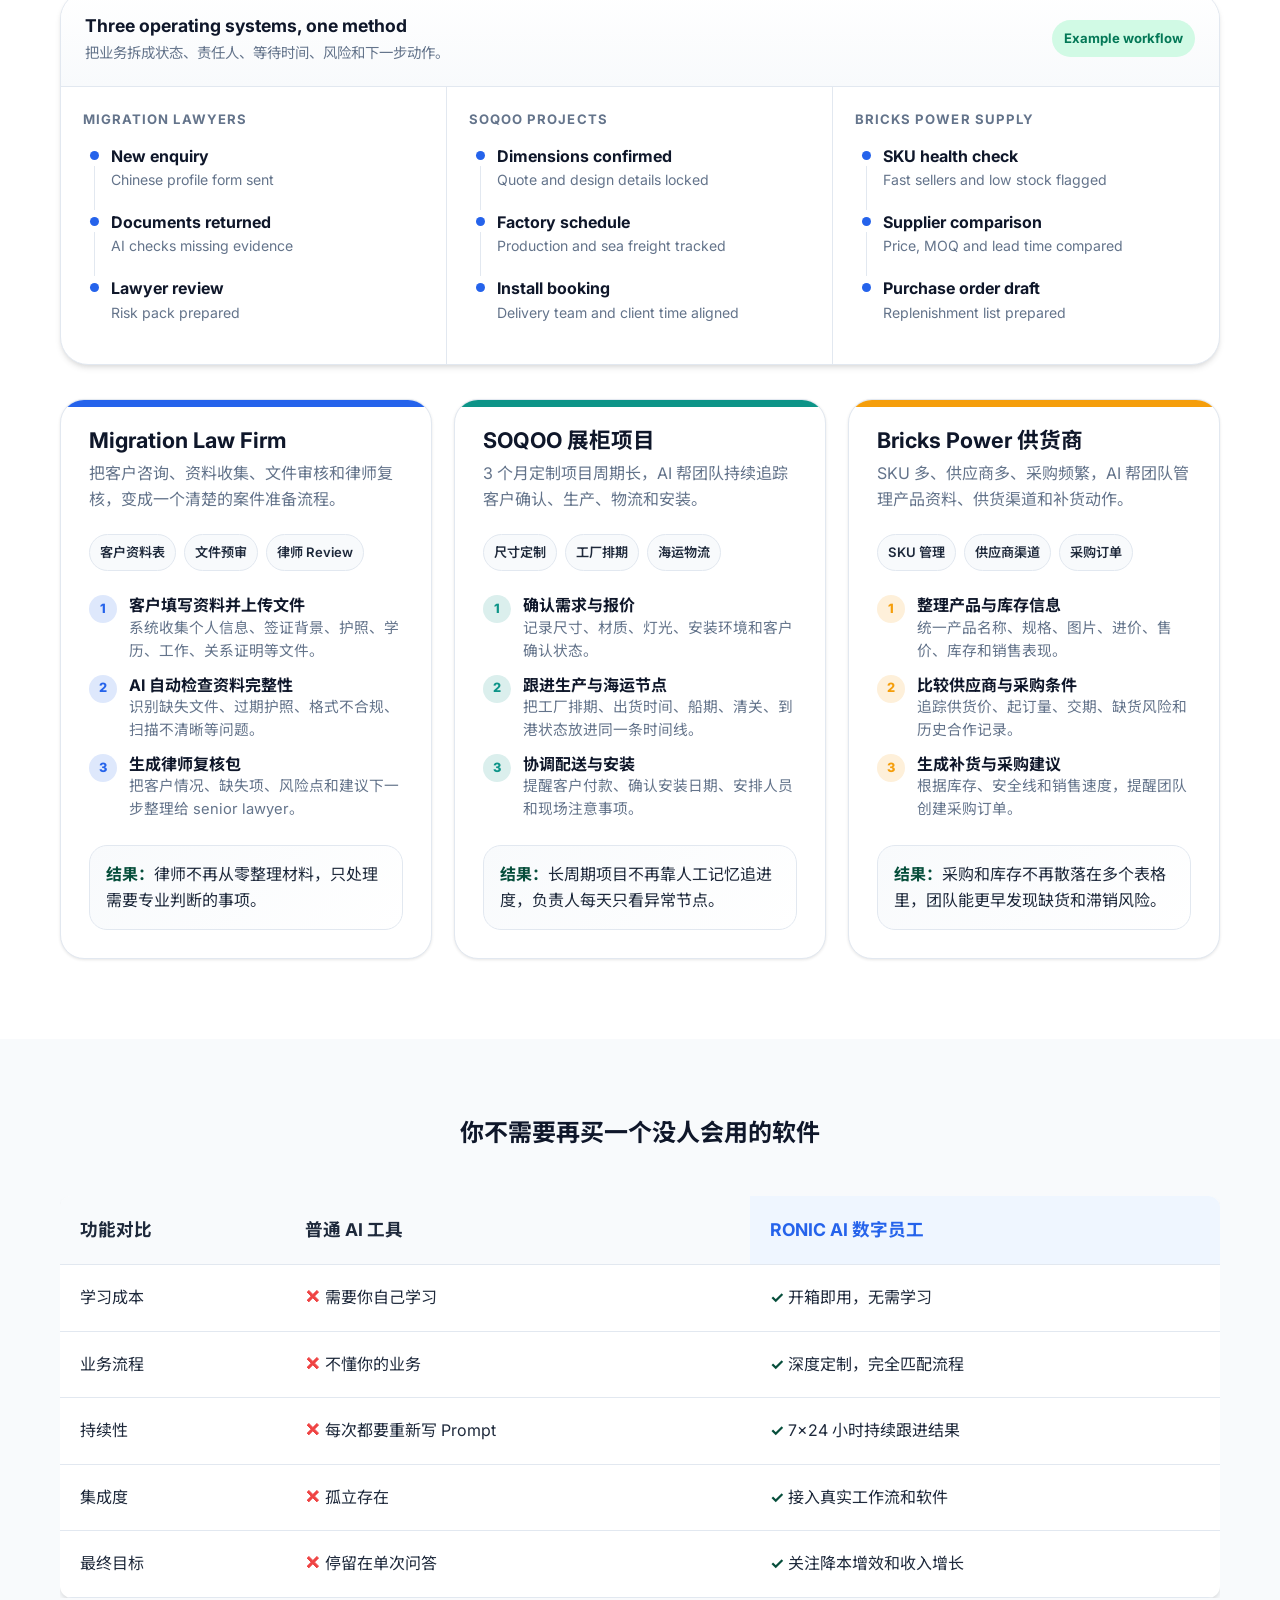
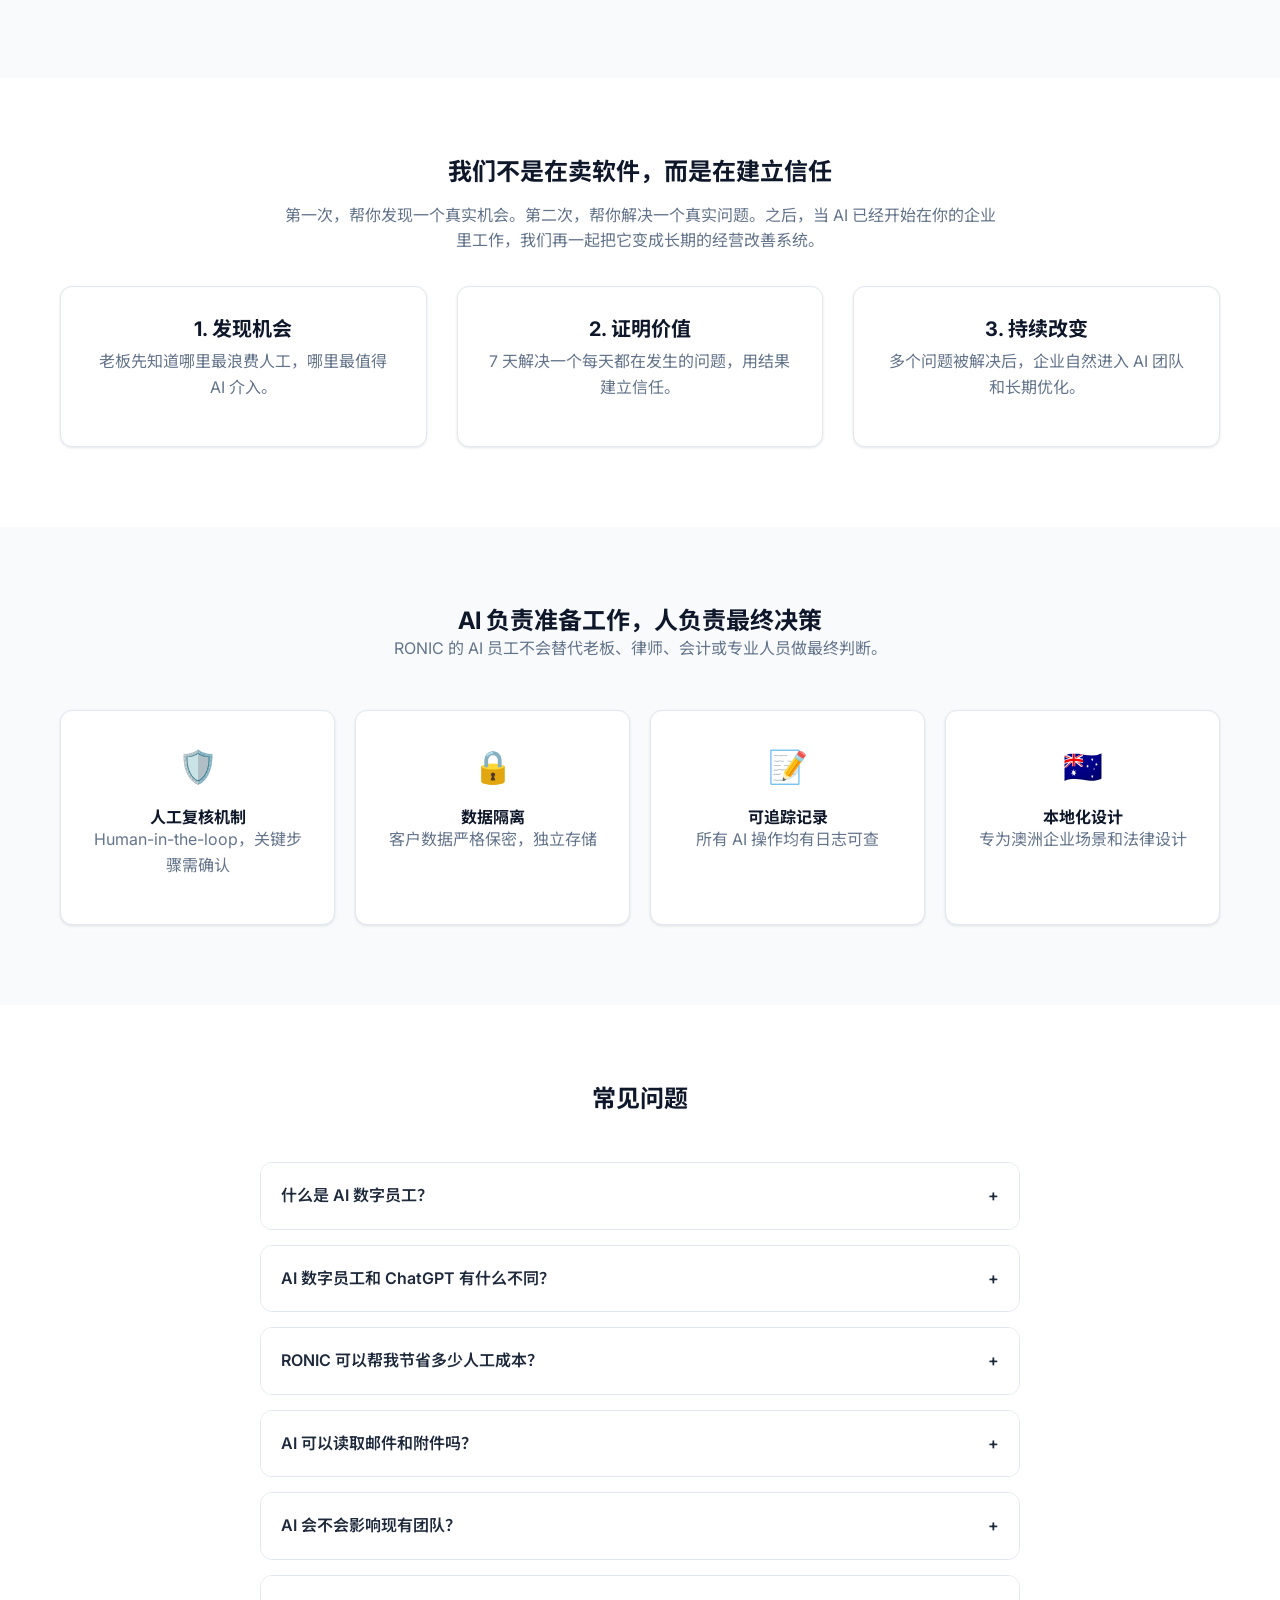
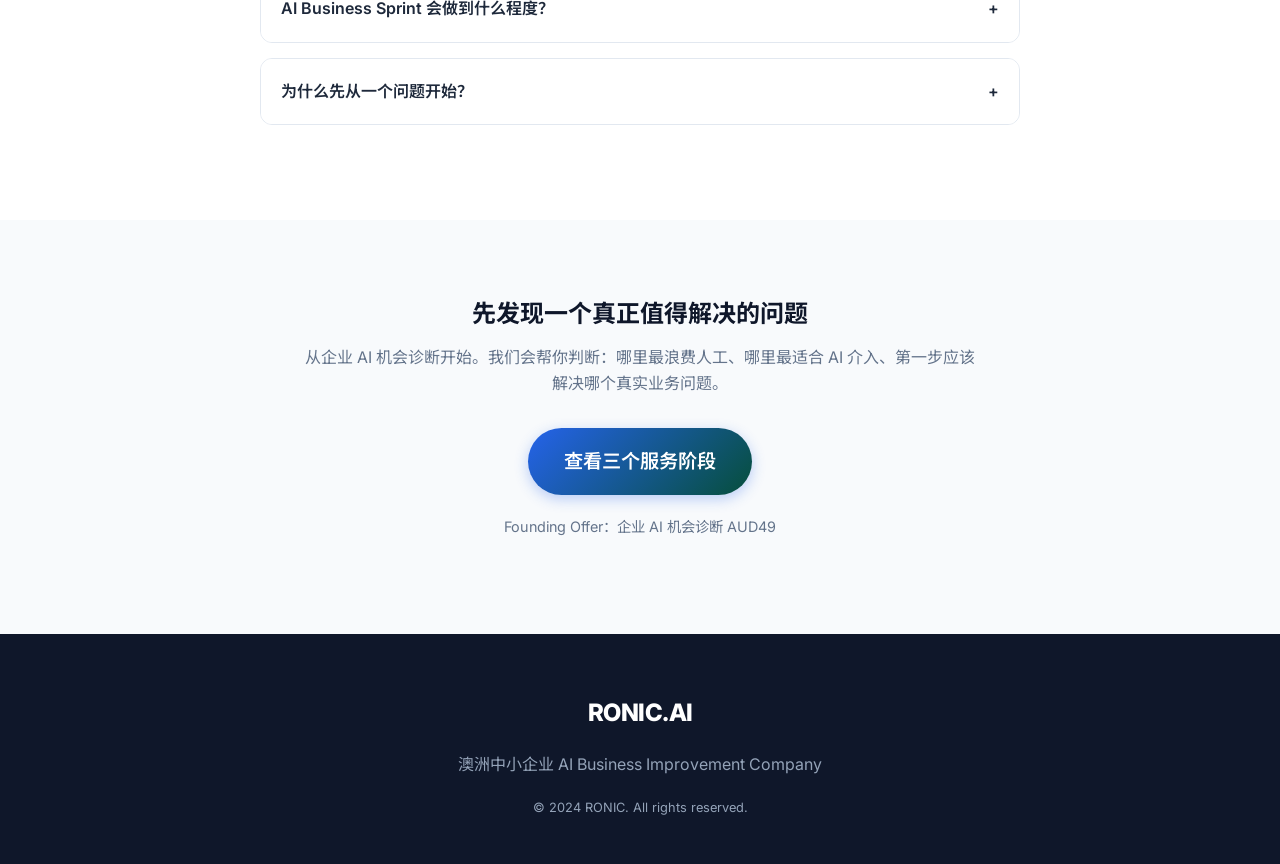
==== commit 078c9211: "Rewrite RONIC founder story" ====
--- a/ronic/index.html
+++ b/ronic/index.html
@@ -653,7 +653,7 @@
             display: grid;
             grid-template-columns: 1.05fr 0.95fr;
             gap: 36px;
-            align-items: stretch;
+            align-items: start;
         }
 
         .story-card,
@@ -669,6 +669,34 @@
             padding: 34px;
         }
 
+        .story-lead {
+            font-size: 1.22rem;
+            line-height: 1.78;
+            color: var(--primary-color);
+            font-weight: 700;
+            margin-bottom: 1.3rem;
+        }
+
+        .story-card p {
+            font-size: 1.02rem;
+            line-height: 1.82;
+        }
+
+        .empathy-panel {
+            margin: 26px 0;
+            padding: 24px;
+            border-radius: 22px;
+            background: linear-gradient(135deg, #f8fafc, #eef6ff);
+            border: 1px solid var(--border-color);
+        }
+
+        .empathy-panel strong {
+            display: block;
+            color: var(--primary-color);
+            font-size: 1.08rem;
+            margin-bottom: 8px;
+        }
+
         .story-timeline {
             display: grid;
             gap: 18px;
@@ -677,7 +705,7 @@
 
         .story-step {
             display: grid;
-            grid-template-columns: 92px 1fr;
+            grid-template-columns: 120px 1fr;
             gap: 18px;
             padding-top: 18px;
             border-top: 1px solid var(--border-color);
@@ -690,6 +718,7 @@
         .founder-grid {
             display: grid;
             gap: 18px;
+            align-content: start;
         }
 
         .founder-card {
@@ -698,6 +727,10 @@
             grid-template-columns: 84px 1fr;
             gap: 18px;
             align-items: center;
+        }
+
+        .founder-card p {
+            line-height: 1.72;
         }
 
         .photo-placeholder {
@@ -1455,27 +1488,40 @@
         <div class="container">
             <div class="text-center mb-12">
                 <h2>为什么我们要做 RONIC？</h2>
-                <p>我们不是从 AI 技术出发，而是从中小企业老板真实的经营困境出发。</p>
+                <p>我们不是从 AI 技术出发，而是从澳洲中小企业老板每天真实面对的压力出发。</p>
             </div>
 
             <div class="about-grid">
                 <div class="story-card">
-                    <h3>我们是一步一步走到这里的</h3>
-                    <p>Roy 和 Nic 做 digital marketing 已经 15 年。疫情之后，商业行为模式发生了很大变化，我们也选择进入实体零售业，亲自面对库存、客户、员工、系统、供应链和现金流。</p>
-                    <p>这段经历让我们看到一个反复出现的问题：很多澳洲中小企业不是没有机会，而是被人工成本、非标准流程、软件割裂和定制系统成本困在原地。</p>
+                    <h3>我们也是从一个普通生意开始，慢慢看懂这个问题的</h3>
+                    <p class="story-lead">做了 15 年 digital marketing 之后，我们原本以为自己最懂增长：流量、广告、内容、转化、客户跟进。但真正进入实体零售以后，我们才发现，很多生意不是输在没有机会，而是输在每天被运营细节一点点拖住。</p>
+                    <p>疫情之后，客户购买方式变了，员工招聘更难了，租金、工资、物流、库存和供应链成本都在往上走。老板每天很忙，但忙的不一定是最重要的事：一个客户没跟进，一份报价忘了改，一个供应商价格没更新，一批货到了没人及时安排，一个员工离职后流程又断掉。</p>
+                    <p>我们自己做实体生意的时候，也经历过这种感觉：不是不努力，而是每件事都需要人盯；不是不想系统化，而是现成软件太死，定制系统又太贵、太慢；不是不知道问题在哪里，而是没有足够的人和时间把问题持续解决。</p>
+
+                    <div class="empathy-panel">
+                        <strong>很多澳洲中小企业老板真正的困境是：</strong>
+                        <p>你知道生意可以做得更好，但你不能无限加人；你知道流程应该更标准，但你的业务又不像大公司那样整齐；你知道软件应该帮你，但很多软件最后变成了另一件需要管理的事。</p>
+                    </div>
+
+                    <p>后来 AI 变成熟了，我们没有先拿它去做一个“炫技产品”。我们先把 AI 放进自己的其他生意里，让它处理文件、整理产品、跟进客户、检查库存、准备报告。真正让我们兴奋的，不是 AI 会聊天，而是它终于可以让中小企业用更轻的方式拥有过去只有大公司才负担得起的系统能力。</p>
+                    <p>RONIC 就是在这个过程中长出来的。我们想做的不是卖软件，也不是让老板学习复杂工具。我们想帮澳洲中小企业持续改善经营：先发现一个真实问题，再解决一个真实问题，最后让企业一点一点拥有自己的 AI 执行团队。</p>
 
                     <div class="story-timeline">
                         <div class="story-step">
-                            <strong>15 年前</strong>
-                            <div>从 digital marketing 开始，帮助企业获客、转化和增长。</div>
+                            <strong>15 年营销经验</strong>
+                            <div>我们从获客、转化和增长开始，长期服务企业，也看过很多老板最真实的增长焦虑。</div>
                         </div>
                         <div class="story-step">
-                            <strong>疫情之后</strong>
-                            <div>商业行为改变，我们进入实体零售，真正体验中小企业每天的运营压力。</div>
+                            <strong>进入实体生意</strong>
+                            <div>疫情后商业行为改变，我们亲自进入零售和供应链，真正体验人工、库存、系统和现金流压力。</div>
                         </div>
                         <div class="story-step">
-                            <strong>现在</strong>
-                            <div>AI 终于让高质量定制系统变得更快、更轻、更适合中小企业。</div>
+                            <strong>AI 落地之后</strong>
+                            <div>我们先在自己的业务中植入 AI，确认它能真正减少重复工作、暴露问题、推动下一步。</div>
+                        </div>
+                        <div class="story-step">
+                            <strong>现在的 RONIC</strong>
+                            <div>我们把这套方法产品化，帮助更多澳洲中小企业用 AI 发现机会、证明价值、持续改变。</div>
                         </div>
                     </div>
                 </div>
@@ -1485,14 +1531,14 @@
                         <div class="photo-placeholder">Roy<br>Photo</div>
                         <div>
                             <h3>Roy</h3>
-                            <p>Digital marketing、业务增长和实体零售经营经验。负责把老板的问题拆成可执行的 AI 改善机会。</p>
+                            <p>15 年 digital marketing 和业务增长经验，也亲自经历实体零售的运营压力。Roy 更关心的不是“AI 能做什么”，而是老板现在最痛、最值得先解决的问题是什么。</p>
                         </div>
                     </div>
                     <div class="founder-card">
                         <div class="photo-placeholder">Nic<br>Photo</div>
                         <div>
                             <h3>Nic</h3>
-                            <p>业务系统、运营流程和 AI 交付设计。负责把真实工作流变成企业可以每天使用的 AI 执行系统。</p>
+                            <p>负责业务系统、运营流程和 AI 交付设计，把混在邮件、表格、微信、文件和员工经验里的真实工作，整理成企业每天都能使用的 AI 执行系统。</p>
                         </div>
                     </div>
                     <div class="quote-card">
